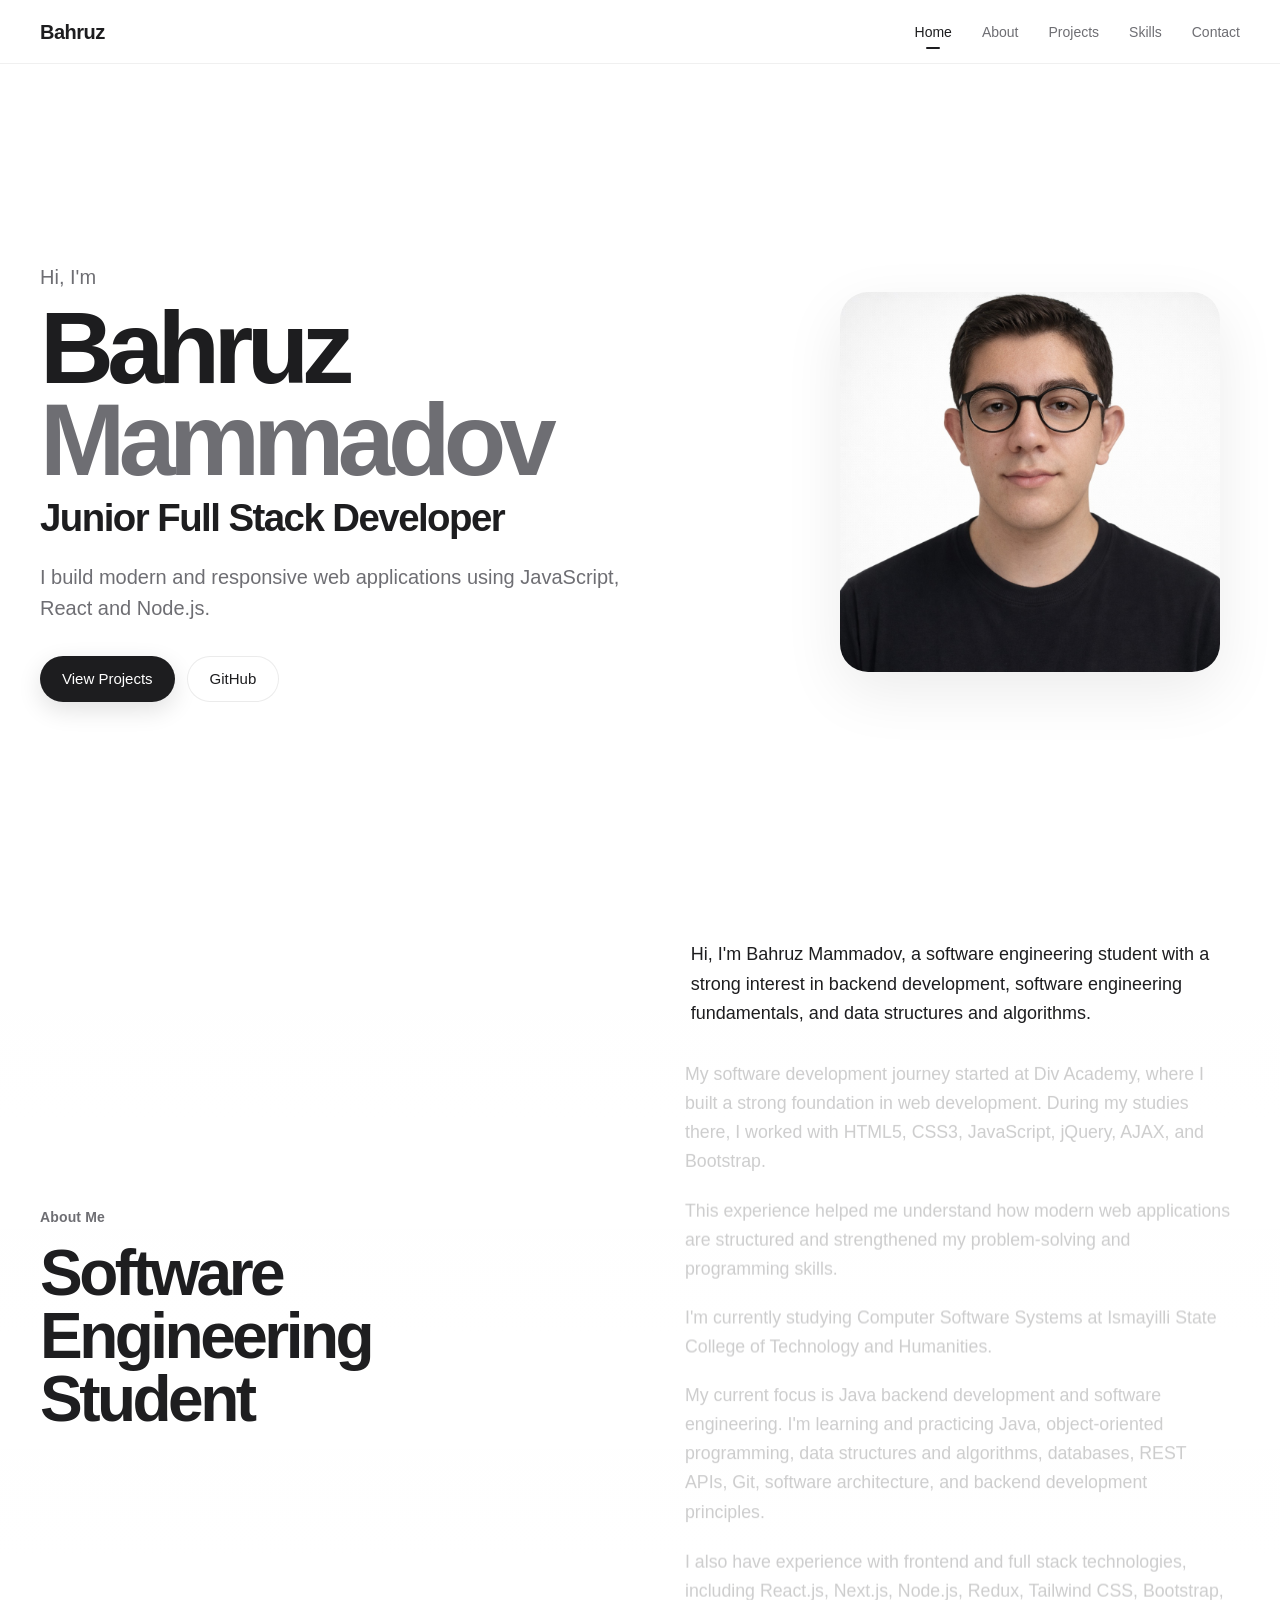
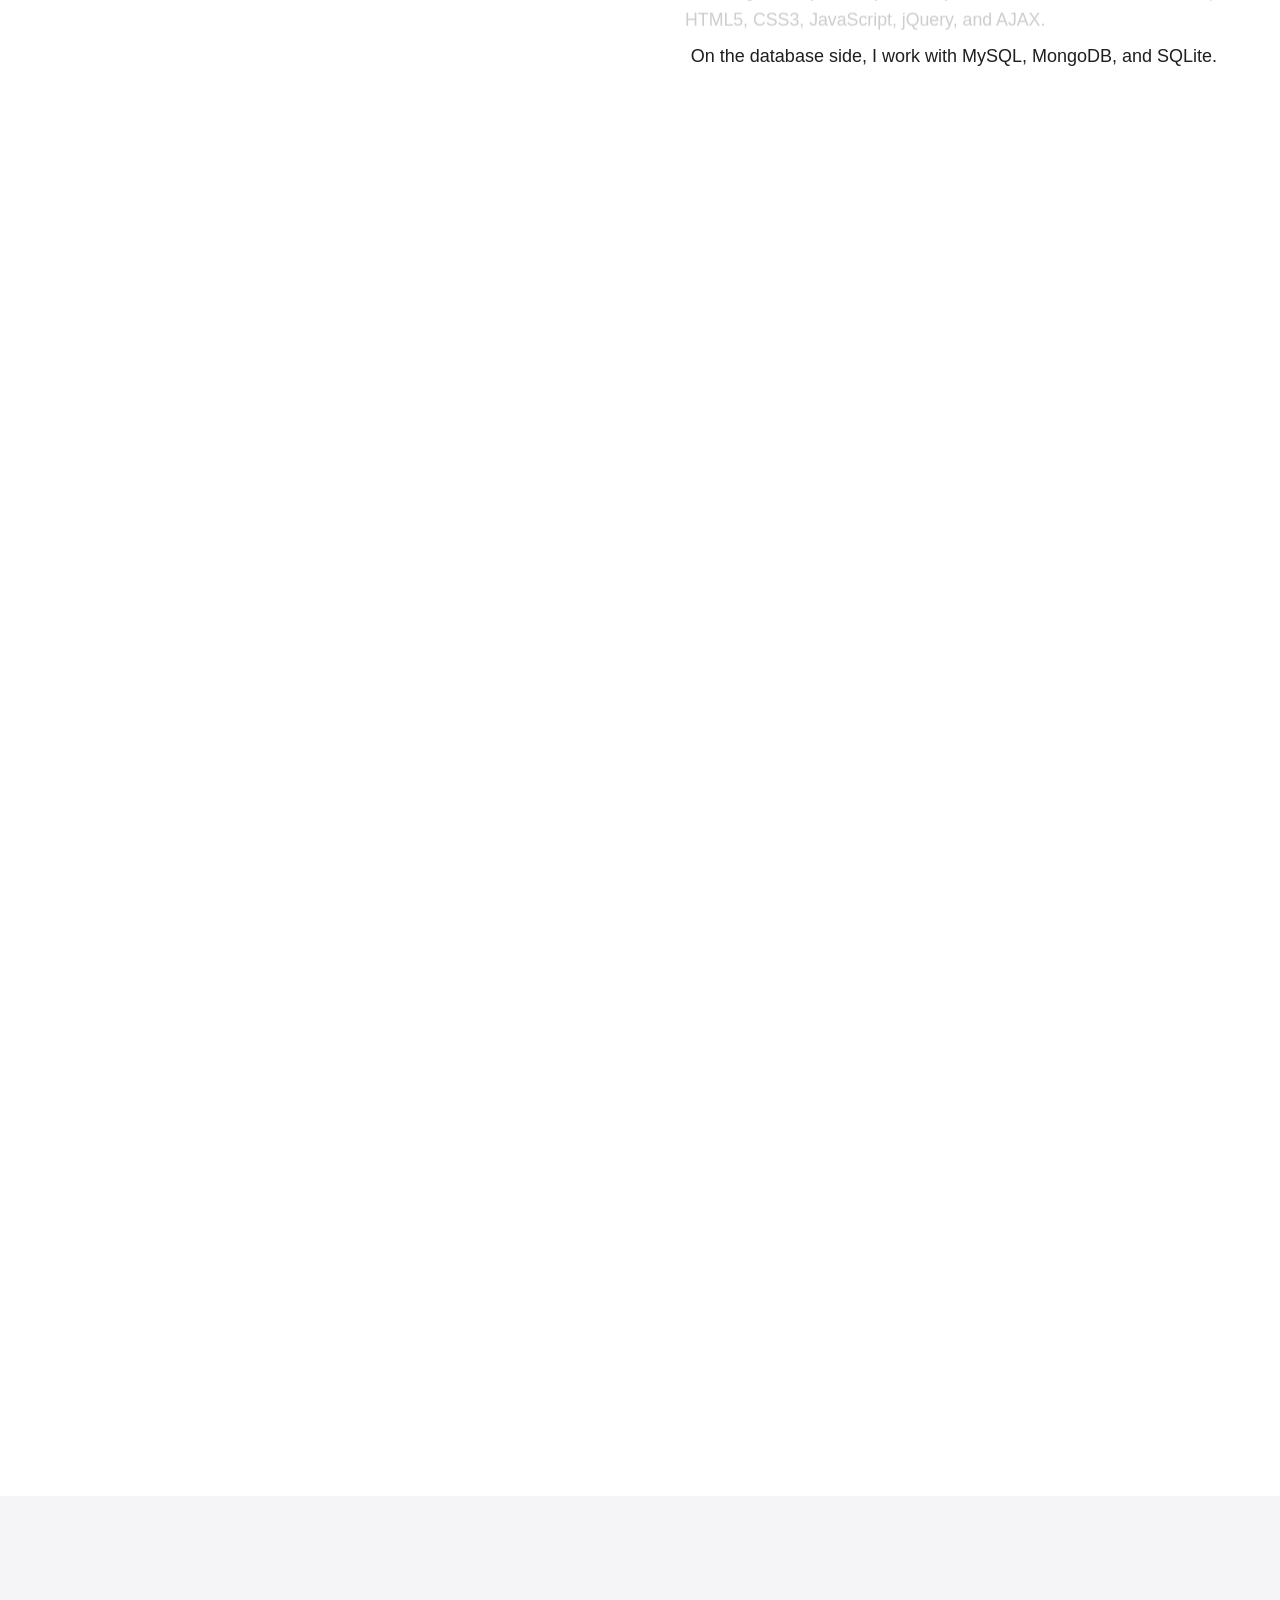
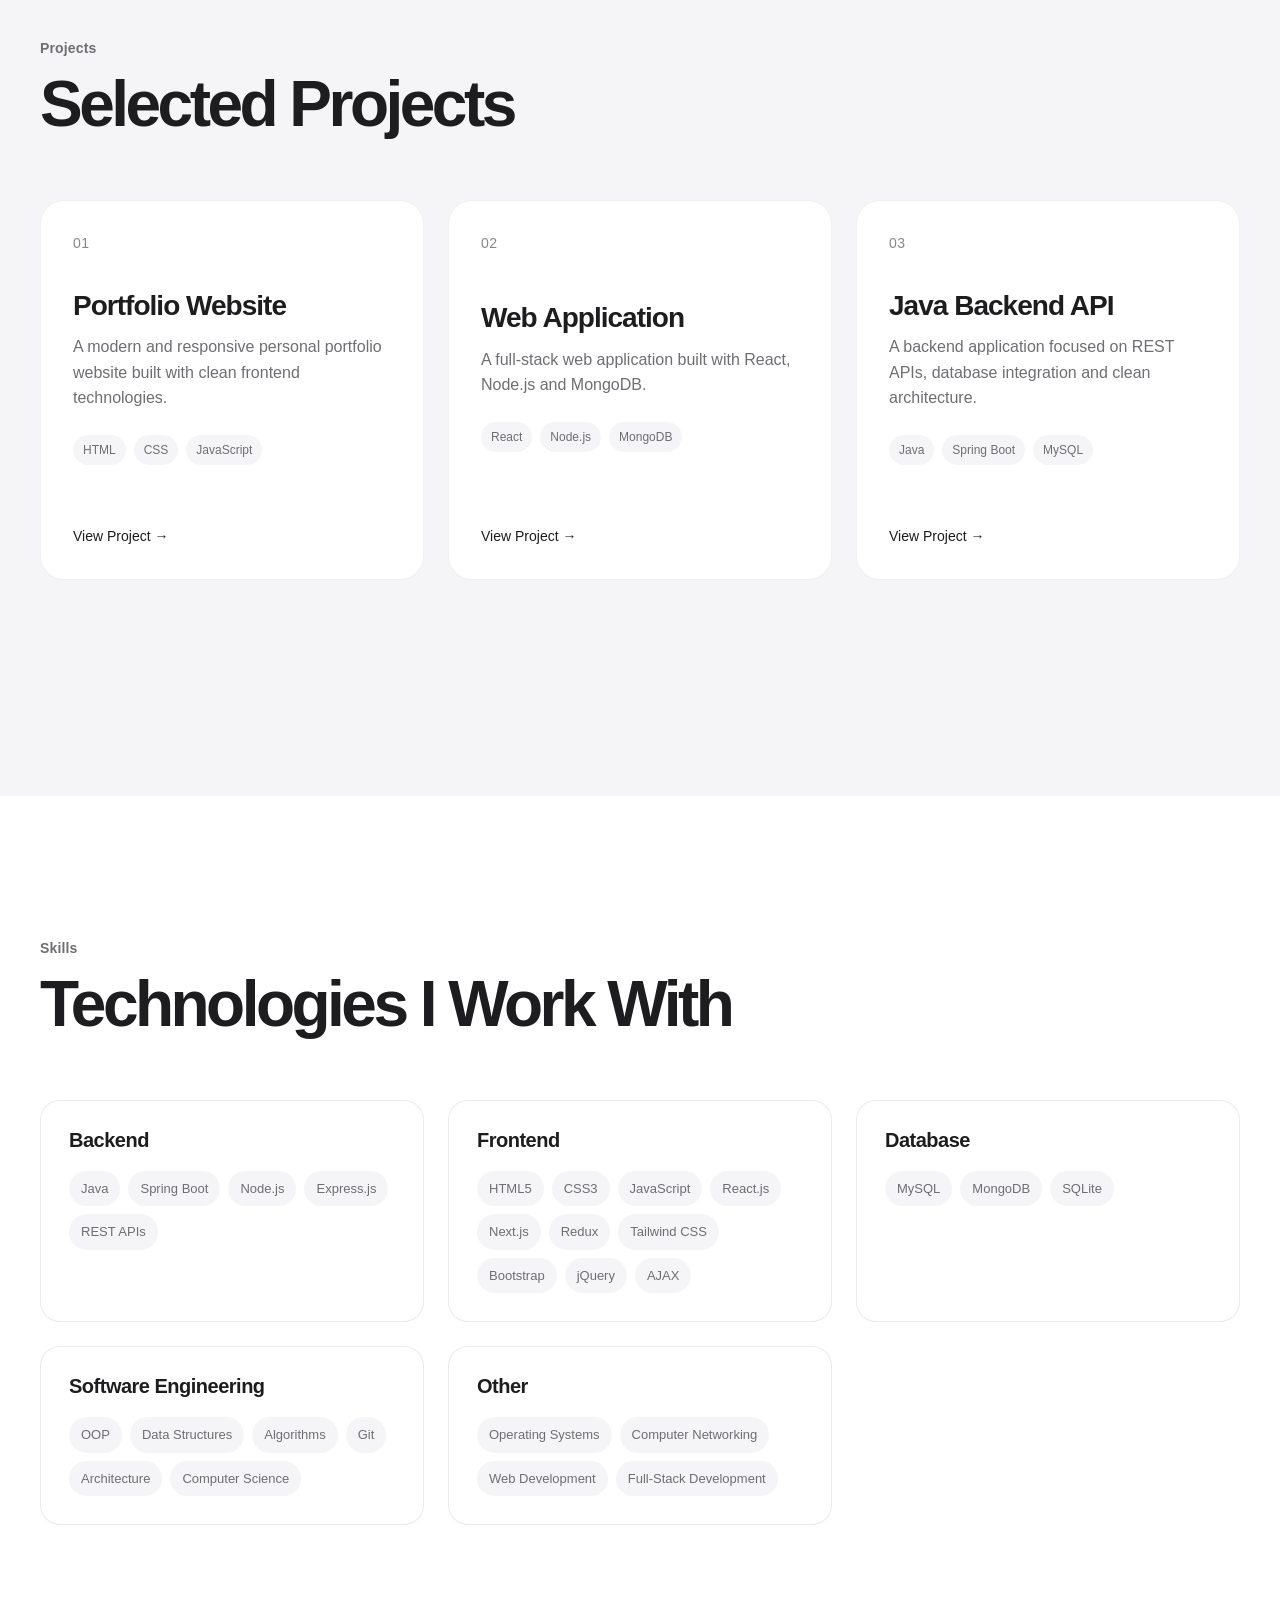
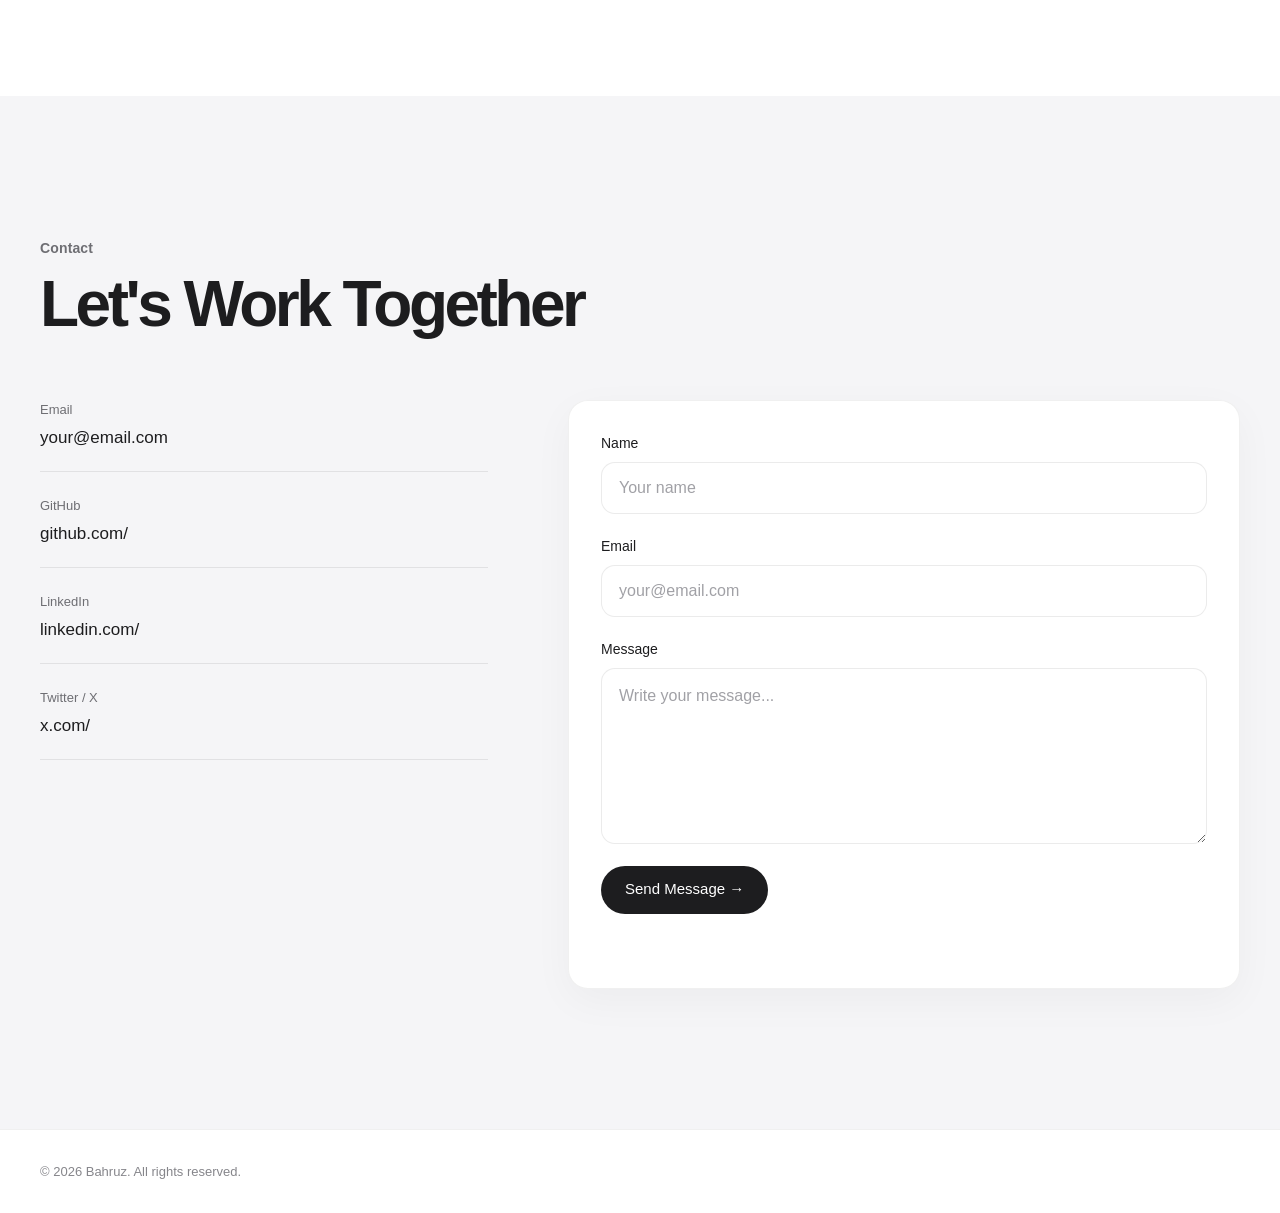
==== index.html @ 4a0b8b87 "initial portfolio" ====
<!doctype html>
<html lang="en">
    <head>
        <meta charset="UTF-8" />

        <meta name="viewport" content="width=device-width, initial-scale=1.0" />

        <meta
            name="description"
            content="Bahruz Mammadov — Junior Full Stack Developer and Software Engineering Student."
        />

        <title>Bahruz — Junior Full Stack Developer</title>

        <link rel="stylesheet" href="asserts/css/styles.css" />
    </head>

    <body>
        <!-- =====================================================
             HEADER / NAVBAR
        ====================================================== -->

        <header class="header-nav">
            <nav class="navbar container">
                <a href="#home" class="logo" aria-label="Bahruz Home">
                    Bahruz
                </a>

                <ul class="nav-list">
                    <li>
                        <a href="#home" class="active"> Home </a>
                    </li>

                    <li>
                        <a href="#about"> About </a>
                    </li>

                    <li>
                        <a href="#projects"> Projects </a>
                    </li>

                    <li>
                        <a href="#skills"> Skills </a>
                    </li>

                    <li>
                        <a href="#contact"> Contact </a>
                    </li>
                </ul>
            </nav>
        </header>

        <main>
            <!-- =================================================
                 HOME
            ================================================== -->

            <section id="home" class="hero">
                <div class="container hero-content">
                    <div class="hero-text reveal">
                        <p class="hero-greeting">Hi, I'm</p>

                        <h1>
                            Bahruz
                            <span class="hero-highlight"> Mammadov </span>
                        </h1>

                        <h2>Junior Full Stack Developer</h2>

                        <p class="hero-description">
                            I build modern and responsive web applications using
                            JavaScript, React and Node.js.
                        </p>

                        <div class="hero-buttons">
                            <a href="#projects" class="button button-primary">
                                View Projects
                            </a>

                            <a
                                href="https://github.com/"
                                target="_blank"
                                rel="noopener noreferrer"
                                class="button button-secondary"
                            >
                                GitHub
                            </a>
                        </div>
                    </div>

                    <div class="hero-image reveal">
                        <img
                            src="asserts/img/myimage.jpg"
                            alt="Portrait of Bahruz Mammadov"
                            width="380"
                            height="380"
                        />
                    </div>
                </div>
            </section>

            <!-- =================================================
                 ABOUT
            ================================================== -->

            <section id="about" class="about">
                <div class="about-sticky">
                    <div class="container about-content">
                        <div class="about-header reveal">
                            <span class="section-label"> About Me </span>

                            <h2>Software Engineering Student</h2>
                        </div>

                        <div class="about-body">
                            <p class="active">
                                Hi, I'm Bahruz Mammadov, a software engineering
                                student with a strong interest in backend
                                development, software engineering fundamentals,
                                and data structures and algorithms.
                            </p>

                            <p>
                                My software development journey started at Div
                                Academy, where I built a strong foundation in
                                web development. During my studies there, I
                                worked with HTML5, CSS3, JavaScript, jQuery,
                                AJAX, and Bootstrap.
                            </p>

                            <p>
                                This experience helped me understand how modern
                                web applications are structured and strengthened
                                my problem-solving and programming skills.
                            </p>

                            <p>
                                I'm currently studying Computer Software Systems
                                at Ismayilli State College of Technology and
                                Humanities.
                            </p>

                            <p>
                                My current focus is Java backend development and
                                software engineering. I'm learning and
                                practicing Java, object-oriented programming,
                                data structures and algorithms, databases, REST
                                APIs, Git, software architecture, and backend
                                development principles.
                            </p>

                            <p>
                                I also have experience with frontend and full
                                stack technologies, including React.js, Next.js,
                                Node.js, Redux, Tailwind CSS, Bootstrap, HTML5,
                                CSS3, JavaScript, jQuery, and AJAX.
                            </p>

                            <p>
                                On the database side, I work with MySQL,
                                MongoDB, and SQLite.
                            </p>

                            <p>
                                I enjoy building simple, useful, and
                                well-structured web applications. I like taking
                                an idea, breaking it down into smaller problems,
                                designing a solution, and turning it into a
                                working application.
                            </p>

                            <p>
                                My long-term goal is to become a strong software
                                engineer capable of designing and developing
                                reliable, scalable, and maintainable software
                                systems.
                            </p>
                        </div>
                    </div>
                </div>
            </section>

            <!-- =================================================
                 PROJECTS
            ================================================== -->

            <section id="projects" class="projects section">
                <div class="container">
                    <div class="section-header reveal">
                        <span class="section-label"> Projects </span>

                        <h2>Selected Projects</h2>
                    </div>

                    <div class="projects-grid">
                        <article class="project-card reveal">
                            <div class="project-content">
                                <span class="project-number"> 01 </span>

                                <h3>Portfolio Website</h3>

                                <p>
                                    A modern and responsive personal portfolio
                                    website built with clean frontend
                                    technologies.
                                </p>

                                <div class="project-tech">
                                    <span>HTML</span>
                                    <span>CSS</span>
                                    <span>JavaScript</span>
                                </div>

                                <a
                                    href="#"
                                    class="project-link"
                                    aria-label="View Portfolio Website project"
                                >
                                    View Project →
                                </a>
                            </div>
                        </article>

                        <article class="project-card reveal">
                            <div class="project-content">
                                <span class="project-number"> 02 </span>

                                <h3>Web Application</h3>

                                <p>
                                    A full-stack web application built with
                                    React, Node.js and MongoDB.
                                </p>

                                <div class="project-tech">
                                    <span>React</span>
                                    <span>Node.js</span>
                                    <span>MongoDB</span>
                                </div>

                                <a
                                    href="#"
                                    class="project-link"
                                    aria-label="View Web Application project"
                                >
                                    View Project →
                                </a>
                            </div>
                        </article>

                        <article class="project-card reveal">
                            <div class="project-content">
                                <span class="project-number"> 03 </span>

                                <h3>Java Backend API</h3>

                                <p>
                                    A backend application focused on REST APIs,
                                    database integration and clean architecture.
                                </p>

                                <div class="project-tech">
                                    <span>Java</span>
                                    <span>Spring Boot</span>
                                    <span>MySQL</span>
                                </div>

                                <a
                                    href="#"
                                    class="project-link"
                                    aria-label="View Java Backend API project"
                                >
                                    View Project →
                                </a>
                            </div>
                        </article>
                    </div>
                </div>
            </section>

            <!-- =================================================
                 SKILLS
            ================================================== -->

            <section id="skills" class="skills section">
                <div class="container">
                    <div class="section-header reveal">
                        <span class="section-label"> Skills </span>

                        <h2>Technologies I Work With</h2>
                    </div>

                    <div class="skills-grid">
                        <div class="skill-group reveal">
                            <h3>Backend</h3>

                            <ul>
                                <li>Java</li>
                                <li>Spring Boot</li>
                                <li>Node.js</li>
                                <li>Express.js</li>
                                <li>REST APIs</li>
                            </ul>
                        </div>

                        <div class="skill-group reveal">
                            <h3>Frontend</h3>

                            <ul>
                                <li>HTML5</li>
                                <li>CSS3</li>
                                <li>JavaScript</li>
                                <li>React.js</li>
                                <li>Next.js</li>
                                <li>Redux</li>
                                <li>Tailwind CSS</li>
                                <li>Bootstrap</li>
                                <li>jQuery</li>
                                <li>AJAX</li>
                            </ul>
                        </div>

                        <div class="skill-group reveal">
                            <h3>Database</h3>

                            <ul>
                                <li>MySQL</li>
                                <li>MongoDB</li>
                                <li>SQLite</li>
                            </ul>
                        </div>

                        <div class="skill-group reveal">
                            <h3>Software Engineering</h3>

                            <ul>
                                <li>OOP</li>
                                <li>Data Structures</li>
                                <li>Algorithms</li>
                                <li>Git</li>
                                <li>Architecture</li>
                                <li>Computer Science</li>
                            </ul>
                        </div>

                        <div class="skill-group reveal">
                            <h3>Other</h3>

                            <ul>
                                <li>Operating Systems</li>
                                <li>Computer Networking</li>
                                <li>Web Development</li>
                                <li>Full-Stack Development</li>
                            </ul>
                        </div>
                    </div>
                </div>
            </section>

            <!-- =================================================
                 CONTACT
            ================================================== -->

            <section id="contact" class="contact section">
                <div class="container">
                    <div class="section-header reveal">
                        <span class="section-label"> Contact </span>

                        <h2>Let's Work Together</h2>
                    </div>

                    <div class="contact-content">
                        <div class="contact-info">
                            <div class="contact-item reveal">
                                <span>Email</span>

                                <a href="mailto:your@email.com">
                                    your@email.com
                                </a>
                            </div>

                            <div class="contact-item reveal">
                                <span>GitHub</span>

                                <a
                                    href="https://github.com/"
                                    target="_blank"
                                    rel="noopener noreferrer"
                                >
                                    github.com/
                                </a>
                            </div>

                            <div class="contact-item reveal">
                                <span>LinkedIn</span>

                                <a
                                    href="https://www.linkedin.com/"
                                    target="_blank"
                                    rel="noopener noreferrer"
                                >
                                    linkedin.com/
                                </a>
                            </div>

                            <div class="contact-item reveal">
                                <span>Twitter / X</span>

                                <a
                                    href="https://x.com/"
                                    target="_blank"
                                    rel="noopener noreferrer"
                                >
                                    x.com/
                                </a>
                            </div>
                        </div>

                        <form class="contact-form reveal" novalidate>
                            <div class="form-group">
                                <label for="name"> Name </label>

                                <input
                                    type="text"
                                    id="name"
                                    name="name"
                                    placeholder="Your name"
                                    autocomplete="name"
                                    required
                                />
                            </div>

                            <div class="form-group">
                                <label for="email"> Email </label>

                                <input
                                    type="email"
                                    id="email"
                                    name="email"
                                    placeholder="your@email.com"
                                    autocomplete="email"
                                    required
                                />
                            </div>

                            <div class="form-group">
                                <label for="message"> Message </label>

                                <textarea
                                    id="message"
                                    name="message"
                                    rows="6"
                                    placeholder="Write your message..."
                                    required
                                ></textarea>
                            </div>

                            <button type="submit" class="contact-button">
                                Send Message →
                            </button>

                            <p class="form-status" aria-live="polite"></p>
                        </form>
                    </div>
                </div>
            </section>
        </main>

        <!-- =====================================================
             FOOTER
        ====================================================== -->

        <footer class="footer">
            <div class="container">
                <p>© 2026 Bahruz. All rights reserved.</p>
            </div>
        </footer>

        <script src="https://code.jquery.com/jquery-3.7.1.min.js"></script>

        <script src="asserts/js/script.js"></script>
    </body>
</html>
---- asserts/css/styles.css ----
/* ========================================
   RESET
======================================== */

* {
    margin: 0;
    padding: 0;
    box-sizing: border-box;
}

:root {
    --header-height: 64px;

    --container-width: 1200px;

    --text-primary: #1d1d1f;
    --text-secondary: #6e6e73;
    --text-tertiary: #86868b;

    --background: #ffffff;
    --background-light: #f5f5f7;

    --border: rgba(0, 0, 0, 0.08);

    --radius-sm: 14px;
    --radius-md: 20px;
    --radius-lg: 28px;

    --ease-apple: cubic-bezier(0.22, 1, 0.36, 1);
}

/* ========================================
   BASE
======================================== */

html {
    scroll-behavior: smooth;
    scroll-padding-top: var(--header-height);
}

body {
    min-width: 320px;

    font-family:
        -apple-system, BlinkMacSystemFont, "SF Pro Display", "SF Pro Text",
        "Helvetica Neue", Arial, sans-serif;

    color: var(--text-primary);
    background: var(--background);

    line-height: 1.5;

    -webkit-font-smoothing: antialiased;
    -moz-osx-font-smoothing: grayscale;

    text-rendering: optimizeLegibility;
}

body.no-scroll {
    overflow: hidden;
}

a {
    color: inherit;
    text-decoration: none;
}

button,
input,
textarea {
    font: inherit;
}

button {
    border: 0;
    cursor: pointer;
}

img {
    display: block;
    max-width: 100%;
}

ul {
    list-style: none;
}

::selection {
    color: #fff;
    background: var(--text-primary);
}

/* ========================================
   CONTAINER
======================================== */

.container {
    width: min(calc(100% - 48px), var(--container-width));

    margin-inline: auto;
}

/* ========================================
   HEADER
======================================== */

.header-nav {
    position: fixed;

    inset: 0 0 auto;

    width: 100%;
    height: var(--header-height);

    z-index: 1000;

    background: rgba(255, 255, 255, 0.78);

    border-bottom: 1px solid rgba(0, 0, 0, 0.06);

    backdrop-filter: saturate(180%) blur(20px);
    -webkit-backdrop-filter: saturate(180%) blur(20px);
}

.navbar {
    height: 100%;

    display: flex;

    align-items: center;
    justify-content: space-between;
}

.logo {
    flex-shrink: 0;

    font-size: 20px;
    font-weight: 600;

    letter-spacing: -0.025em;

    transition:
        opacity 0.25s var(--ease-apple),
        transform 0.25s var(--ease-apple);
}

.logo:hover {
    opacity: 0.65;

    transform: translateY(-1px);
}

.nav-list {
    display: flex;

    align-items: center;

    gap: 30px;
}

.nav-list a {
    position: relative;

    padding: 4px 0;

    color: var(--text-secondary);

    font-size: 14px;
    font-weight: 400;

    transition:
        color 0.25s var(--ease-apple),
        opacity 0.25s var(--ease-apple);
}

.nav-list a::after {
    content: "";

    position: absolute;

    left: 50%;
    bottom: -5px;

    width: 0;
    height: 2px;

    border-radius: 999px;

    background: var(--text-primary);

    transform: translateX(-50%);

    transition: width 0.3s var(--ease-apple);
}

.nav-list a:hover {
    color: var(--text-primary);
}

.nav-list a.active {
    color: var(--text-primary);
}

.nav-list a.active::after {
    width: 14px;
}

/* ========================================
   GLOBAL SECTION
======================================== */

.section {
    min-height: 100vh;

    padding: 140px 0;
}

.section-header {
    max-width: 800px;

    margin-bottom: 64px;
}

.section-label {
    display: inline-block;

    margin-bottom: 14px;

    color: var(--text-secondary);

    font-size: 14px;
    font-weight: 600;

    letter-spacing: 0.01em;
}

.section-header h2,
.about-header h2 {
    font-size: clamp(42px, 5vw, 72px);

    line-height: 0.98;

    letter-spacing: -0.055em;

    font-weight: 600;
}

/* ========================================
   HERO
======================================== */

.hero {
    min-height: 100vh;

    padding-top: var(--header-height);

    display: flex;

    align-items: center;

    overflow: hidden;
}

.hero-content {
    display: grid;

    grid-template-columns: minmax(0, 1fr) 420px;

    align-items: center;

    gap: clamp(48px, 7vw, 110px);
}

.hero-text {
    max-width: 760px;
}

.hero-greeting {
    margin-bottom: 10px;

    color: var(--text-secondary);

    font-size: 20px;
}

.hero-text h1 {
    margin-bottom: 12px;

    font-size: clamp(64px, 8vw, 110px);

    line-height: 0.9;

    letter-spacing: -0.065em;

    font-weight: 700;
}

.hero-highlight {
    color: var(--text-secondary);
}

.hero-text h2 {
    margin-bottom: 24px;

    font-size: clamp(28px, 3vw, 44px);

    line-height: 1.05;

    letter-spacing: -0.04em;

    font-weight: 600;
}

.hero-description {
    max-width: 620px;

    margin-bottom: 32px;

    color: var(--text-secondary);

    font-size: 20px;

    line-height: 1.55;
}

/* ========================================
   BUTTONS
======================================== */

.hero-buttons {
    display: flex;

    flex-wrap: wrap;

    gap: 12px;
}

.button {
    min-height: 46px;

    display: inline-flex;

    align-items: center;
    justify-content: center;

    padding: 0 22px;

    border-radius: 999px;

    font-size: 15px;
    font-weight: 500;

    transition:
        transform 0.35s var(--ease-apple),
        background 0.35s var(--ease-apple),
        color 0.35s var(--ease-apple),
        box-shadow 0.35s var(--ease-apple);
}

.button:hover {
    transform: translateY(-3px);
}

.button-primary {
    color: #fff;

    background: var(--text-primary);

    box-shadow: 0 8px 24px rgba(0, 0, 0, 0.12);
}

.button-primary:hover {
    box-shadow: 0 14px 30px rgba(0, 0, 0, 0.16);
}

.button-secondary {
    color: var(--text-primary);

    border: 1px solid var(--border);

    background: rgba(255, 255, 255, 0.8);
}

.button-secondary:hover {
    background: var(--background-light);
}

/* ========================================
   HERO IMAGE
======================================== */

.hero-image {
    display: flex;

    justify-content: center;

    perspective: 1000px;
}

.hero-image img {
    width: 100%;
    max-width: 380px;

    aspect-ratio: 1;

    object-fit: cover;

    border-radius: var(--radius-lg);

    box-shadow: 0 20px 60px rgba(0, 0, 0, 0.08);

    transform: translateZ(0) scale(1);

    transition:
        transform 0.7s var(--ease-apple),
        box-shadow 0.7s var(--ease-apple);
}

.hero-image:hover img {
    transform: translateY(-6px) scale(1.015);

    box-shadow: 0 30px 80px rgba(0, 0, 0, 0.12);
}

/* ========================================
   ABOUT
======================================== */

.about {
    position: relative;

    min-height: 100vh;

    background: var(--background);

    --about-step: 120px;
}

.about-sticky {
    position: sticky;

    top: var(--header-height);

    min-height: calc(100vh - var(--header-height));

    display: flex;

    align-items: center;

    overflow: hidden;
}

.about::after {
    content: "";

    position: absolute;

    inset: 0;

    pointer-events: none;

    background: linear-gradient(
        to bottom,
        rgba(255, 255, 255, 0),
        rgba(255, 255, 255, 0.04)
    );
}

.about-content {
    display: grid;

    grid-template-columns: minmax(0, 1fr) minmax(0, 1fr);

    gap: clamp(48px, 7vw, 100px);

    align-items: center;
}

.about-header {
    max-width: 520px;
}

.about-body {
    display: flex;

    flex-direction: column;

    gap: 18px;

    max-height: calc(100vh - var(--header-height) - 80px);

    overflow: hidden;
}

.about-body p {
    color: var(--text-primary);

    opacity: 0.22;

    font-size: 18px;

    line-height: 1.65;

    transform: translate3d(0, 12px, 0) scale(0.985);

    transform-origin: left center;

    filter: blur(0.2px);

    transition:
        opacity 0.65s var(--ease-apple),
        transform 0.65s var(--ease-apple),
        filter 0.65s var(--ease-apple);
}

.about-body p.active {
    opacity: 1;

    font-weight: 500;

    transform: translate3d(6px, 0, 0) scale(1);

    filter: blur(0);
}

/* ========================================
   PROJECTS
======================================== */

.projects {
    background: var(--background-light);
}

.projects-grid {
    display: grid;

    grid-template-columns: repeat(3, minmax(0, 1fr));

    gap: 24px;
}

.project-card {
    min-height: 380px;

    padding: 32px;

    background: #fff;

    border: 1px solid rgba(0, 0, 0, 0.06);

    border-radius: 24px;

    overflow: hidden;

    transition:
        transform 0.55s var(--ease-apple),
        box-shadow 0.55s var(--ease-apple);
}

.project-card:hover {
    transform: translateY(-8px);

    box-shadow: 0 24px 60px rgba(0, 0, 0, 0.08);
}

.project-content {
    height: 100%;

    display: flex;

    flex-direction: column;
}

.project-number {
    margin-bottom: auto;

    color: var(--text-tertiary);

    font-size: 14px;

    letter-spacing: 0.04em;
}

.project-content h3 {
    margin-bottom: 14px;

    font-size: 28px;

    line-height: 1.05;

    letter-spacing: -0.035em;
}

.project-content p {
    max-width: 340px;

    margin-bottom: 24px;

    color: var(--text-secondary);

    line-height: 1.6;
}

.project-tech {
    display: flex;

    flex-wrap: wrap;

    gap: 8px;

    margin-bottom: 24px;
}

.project-tech span {
    padding: 6px 10px;

    color: var(--text-secondary);

    background: var(--background-light);

    border-radius: 999px;

    font-size: 12px;

    transition:
        background 0.3s var(--ease-apple),
        color 0.3s var(--ease-apple),
        transform 0.3s var(--ease-apple);
}

.project-card:hover .project-tech span {
    transform: translateY(-1px);
}

.project-link {
    margin-top: auto;

    width: fit-content;

    font-size: 14px;
    font-weight: 500;

    transition:
        transform 0.35s var(--ease-apple),
        opacity 0.35s var(--ease-apple);
}

.project-link:hover {
    opacity: 0.6;

    transform: translateX(5px);
}

/* ========================================
   SKILLS
======================================== */

.skills {
    background: #fff;
}

.skills-grid {
    display: grid;

    grid-template-columns: repeat(3, minmax(0, 1fr));

    gap: 24px;
}

.skill-group {
    padding: 28px;

    background: #fff;

    border: 1px solid var(--border);

    border-radius: var(--radius-md);

    transition:
        transform 0.45s var(--ease-apple),
        box-shadow 0.45s var(--ease-apple),
        border-color 0.45s var(--ease-apple);
}

.skill-group:hover {
    transform: translateY(-5px);

    border-color: rgba(0, 0, 0, 0.14);

    box-shadow: 0 18px 50px rgba(0, 0, 0, 0.06);
}

.skill-group h3 {
    margin-bottom: 20px;

    font-size: 20px;

    line-height: 1.1;

    letter-spacing: -0.025em;
}

.skill-group ul {
    display: flex;

    flex-wrap: wrap;

    gap: 8px;
}

.skill-group li {
    padding: 8px 12px;

    color: var(--text-secondary);

    background: var(--background-light);

    border-radius: 999px;

    font-size: 13px;

    transition:
        transform 0.3s var(--ease-apple),
        color 0.3s var(--ease-apple),
        background 0.3s var(--ease-apple);
}

.skill-group li:hover {
    color: #fff;

    background: var(--text-primary);

    transform: translateY(-2px);
}

/* ========================================
   CONTACT
======================================== */

.contact {
    background: var(--background-light);
}

.contact-content {
    display: grid;

    grid-template-columns:
        minmax(260px, 0.8fr)
        minmax(0, 1.2fr);

    gap: 80px;

    align-items: start;
}

.contact-info {
    display: flex;

    flex-direction: column;

    gap: 24px;
}

.contact-item {
    display: flex;

    flex-direction: column;

    gap: 6px;

    padding-bottom: 20px;

    border-bottom: 1px solid var(--border);
}

.contact-item span {
    color: var(--text-secondary);

    font-size: 13px;
}

.contact-item a {
    width: fit-content;

    font-size: 17px;
    font-weight: 500;

    transition:
        opacity 0.3s var(--ease-apple),
        transform 0.3s var(--ease-apple);
}

.contact-item a:hover {
    opacity: 0.55;

    transform: translateX(5px);
}

/* ========================================
   CONTACT FORM
======================================== */

.contact-form {
    display: flex;

    flex-direction: column;

    gap: 22px;

    padding: 32px;

    background: #fff;

    border: 1px solid rgba(0, 0, 0, 0.06);

    border-radius: var(--radius-md);

    box-shadow: 0 12px 40px rgba(0, 0, 0, 0.04);
}

.form-group {
    display: flex;

    flex-direction: column;

    gap: 8px;
}

.form-group label {
    color: var(--text-primary);

    font-size: 14px;
    font-weight: 500;
}

.form-group input,
.form-group textarea {
    width: 100%;

    color: var(--text-primary);

    background: #fff;

    border: 1px solid var(--border);

    border-radius: var(--radius-sm);

    outline: none;

    transition:
        border-color 0.3s var(--ease-apple),
        box-shadow 0.3s var(--ease-apple),
        transform 0.3s var(--ease-apple);
}

.form-group input {
    height: 52px;

    padding: 0 17px;
}

.form-group textarea {
    min-height: 140px;

    padding: 15px 17px;

    resize: vertical;
}

.form-group input::placeholder,
.form-group textarea::placeholder {
    color: #a1a1a6;
}

.form-group input:focus,
.form-group textarea:focus {
    border-color: var(--text-primary);

    box-shadow: 0 0 0 4px rgba(0, 0, 0, 0.05);
}

.contact-button {
    align-self: flex-start;

    min-height: 48px;

    padding: 0 24px;

    color: #fff;

    background: var(--text-primary);

    border-radius: 999px;

    font-size: 15px;
    font-weight: 500;

    transition:
        transform 0.35s var(--ease-apple),
        opacity 0.35s var(--ease-apple);
}

.contact-button:hover {
    transform: translateY(-3px);

    opacity: 0.9;
}

.contact-button:disabled {
    cursor: not-allowed;

    opacity: 0.55;

    transform: none;
}

.form-status {
    min-height: 20px;

    color: var(--text-secondary);

    font-size: 13px;
}

/* ========================================
   FOOTER
======================================== */

.footer {
    padding: 32px 0;

    background: #fff;

    border-top: 1px solid rgba(0, 0, 0, 0.06);
}

.footer p {
    color: var(--text-tertiary);

    font-size: 13px;
}

/* ========================================
   REVEAL ANIMATION
======================================== */

.reveal {
    opacity: 0;

    transform: translate3d(0, 24px, 0) scale(0.985);

    transition:
        opacity 0.8s var(--ease-apple),
        transform 0.8s var(--ease-apple);
}

.reveal.visible {
    opacity: 1;

    transform: translate3d(0, 0, 0) scale(1);
}

/* ========================================
   TABLET
======================================== */

@media (max-width: 1000px) {
    .hero-content {
        grid-template-columns: 1fr 320px;

        gap: 48px;
    }

    .projects-grid {
        grid-template-columns: repeat(2, minmax(0, 1fr));
    }

    .skills-grid {
        grid-template-columns: repeat(2, minmax(0, 1fr));
    }

    .contact-content {
        gap: 48px;
    }
}

/* ========================================
   TABLET / MOBILE
======================================== */

@media (max-width: 800px) {
    :root {
        --header-height: 58px;
    }

    .container {
        width: min(calc(100% - 32px), 700px);
    }

    .nav-list {
        gap: 18px;
    }

    .nav-list a {
        font-size: 13px;
    }

    /* HERO */

    .hero {
        min-height: auto;

        padding: 120px 0 80px;
    }

    .hero-content {
        grid-template-columns: 1fr;

        gap: 56px;
    }

    .hero-image {
        justify-content: flex-start;
    }

    .hero-image img {
        max-width: 280px;
    }

    /* ABOUT */

    .about {
        min-height: auto;
    }

    .about-sticky {
        position: relative;

        top: auto;

        min-height: auto;

        padding: 100px 0;
    }

    .about-content {
        grid-template-columns: 1fr;

        gap: 42px;
    }

    .about-body {
        max-height: none;

        overflow: visible;

        gap: 16px;
    }

    .about-body p {
        font-size: 16px;

        opacity: 0.5;

        transform: none;
    }

    .about-body p.active {
        opacity: 1;

        transform: none;
    }

    /* SECTIONS */

    .section {
        min-height: auto;

        padding: 100px 0;
    }

    .section-header {
        margin-bottom: 48px;
    }

    /* CONTACT */

    .contact-content {
        grid-template-columns: 1fr;
    }
}

/* ========================================
   MOBILE
======================================== */

@media (max-width: 600px) {
    :root {
        --header-height: 56px;
    }

    .container {
        width: calc(100% - 32px);
    }

    /* NAV */

    .navbar {
        overflow-x: auto;

        justify-content: flex-start;

        scrollbar-width: none;
    }

    .navbar::-webkit-scrollbar {
        display: none;
    }

    .logo {
        margin-right: 20px;
    }

    .nav-list {
        flex-shrink: 0;

        gap: 15px;
    }

    .nav-list a {
        font-size: 12px;
    }

    /* HERO */

    .hero {
        padding: 100px 0 72px;
    }

    .hero-content {
        gap: 42px;
    }

    .hero-greeting {
        font-size: 18px;
    }

    .hero-text h1 {
        font-size: clamp(52px, 15vw, 70px);
    }

    .hero-text h2 {
        font-size: 28px;
    }

    .hero-description {
        font-size: 17px;
    }

    .hero-buttons {
        width: 100%;
    }

    .button {
        min-height: 44px;

        padding-inline: 20px;

        font-size: 14px;
    }

    .hero-image img {
        width: 100%;

        max-width: 250px;

        border-radius: 22px;
    }

    /* ABOUT */

    .about-sticky {
        padding: 80px 0;
    }

    .about-content {
        gap: 36px;
    }

    .section-header h2,
    .about-header h2 {
        font-size: 40px;
    }

    .about-body p {
        font-size: 15px;

        line-height: 1.6;
    }

    /* PROJECTS */

    .projects-grid {
        grid-template-columns: 1fr;

        gap: 16px;
    }

    .project-card {
        min-height: 320px;

        padding: 24px;

        border-radius: 20px;
    }

    .project-content h3 {
        font-size: 25px;
    }

    /* SKILLS */

    .skills-grid {
        grid-template-columns: 1fr;

        gap: 16px;
    }

    .skill-group {
        padding: 22px;

        border-radius: 18px;
    }

    /* CONTACT */

    .contact-content {
        gap: 36px;
    }

    .contact-info {
        gap: 18px;
    }

    .contact-item {
        padding-bottom: 16px;
    }

    .contact-item a {
        font-size: 16px;

        overflow-wrap: anywhere;
    }

    .contact-form {
        padding: 22px;

        gap: 20px;

        border-radius: 18px;
    }

    .form-group input {
        height: 50px;
    }

    .form-group textarea {
        min-height: 130px;
    }

    .contact-button {
        width: 100%;
    }

    /* FOOTER */

    .footer {
        padding: 26px 0;
    }
}

/* ========================================
   REDUCED MOTION
======================================== */

@media (prefers-reduced-motion: reduce) {
    html {
        scroll-behavior: auto;
    }

    *,
    *::before,
    *::after {
        animation-duration: 0.01ms !important;
        animation-iteration-count: 1 !important;
        transition-duration: 0.01ms !important;
        scroll-behavior: auto !important;
    }

    .reveal {
        opacity: 1;

        transform: none;
    }
}
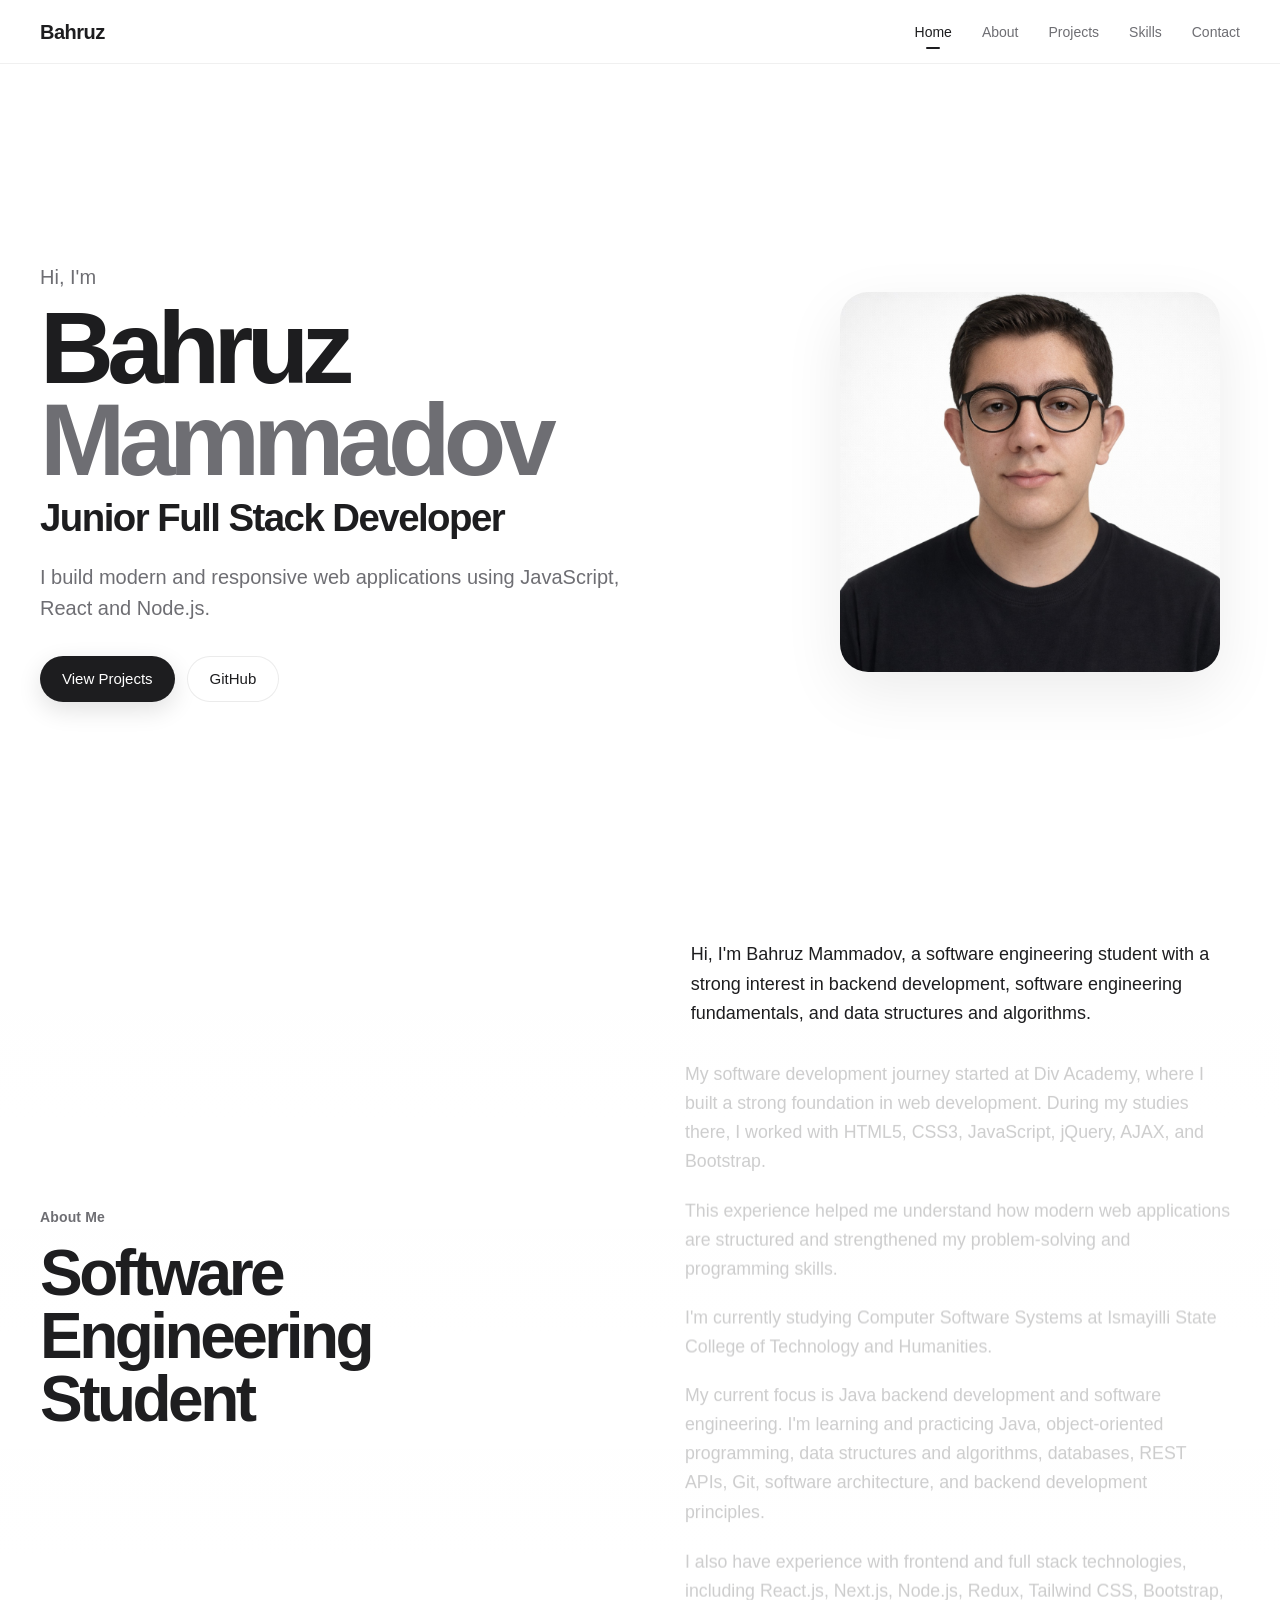
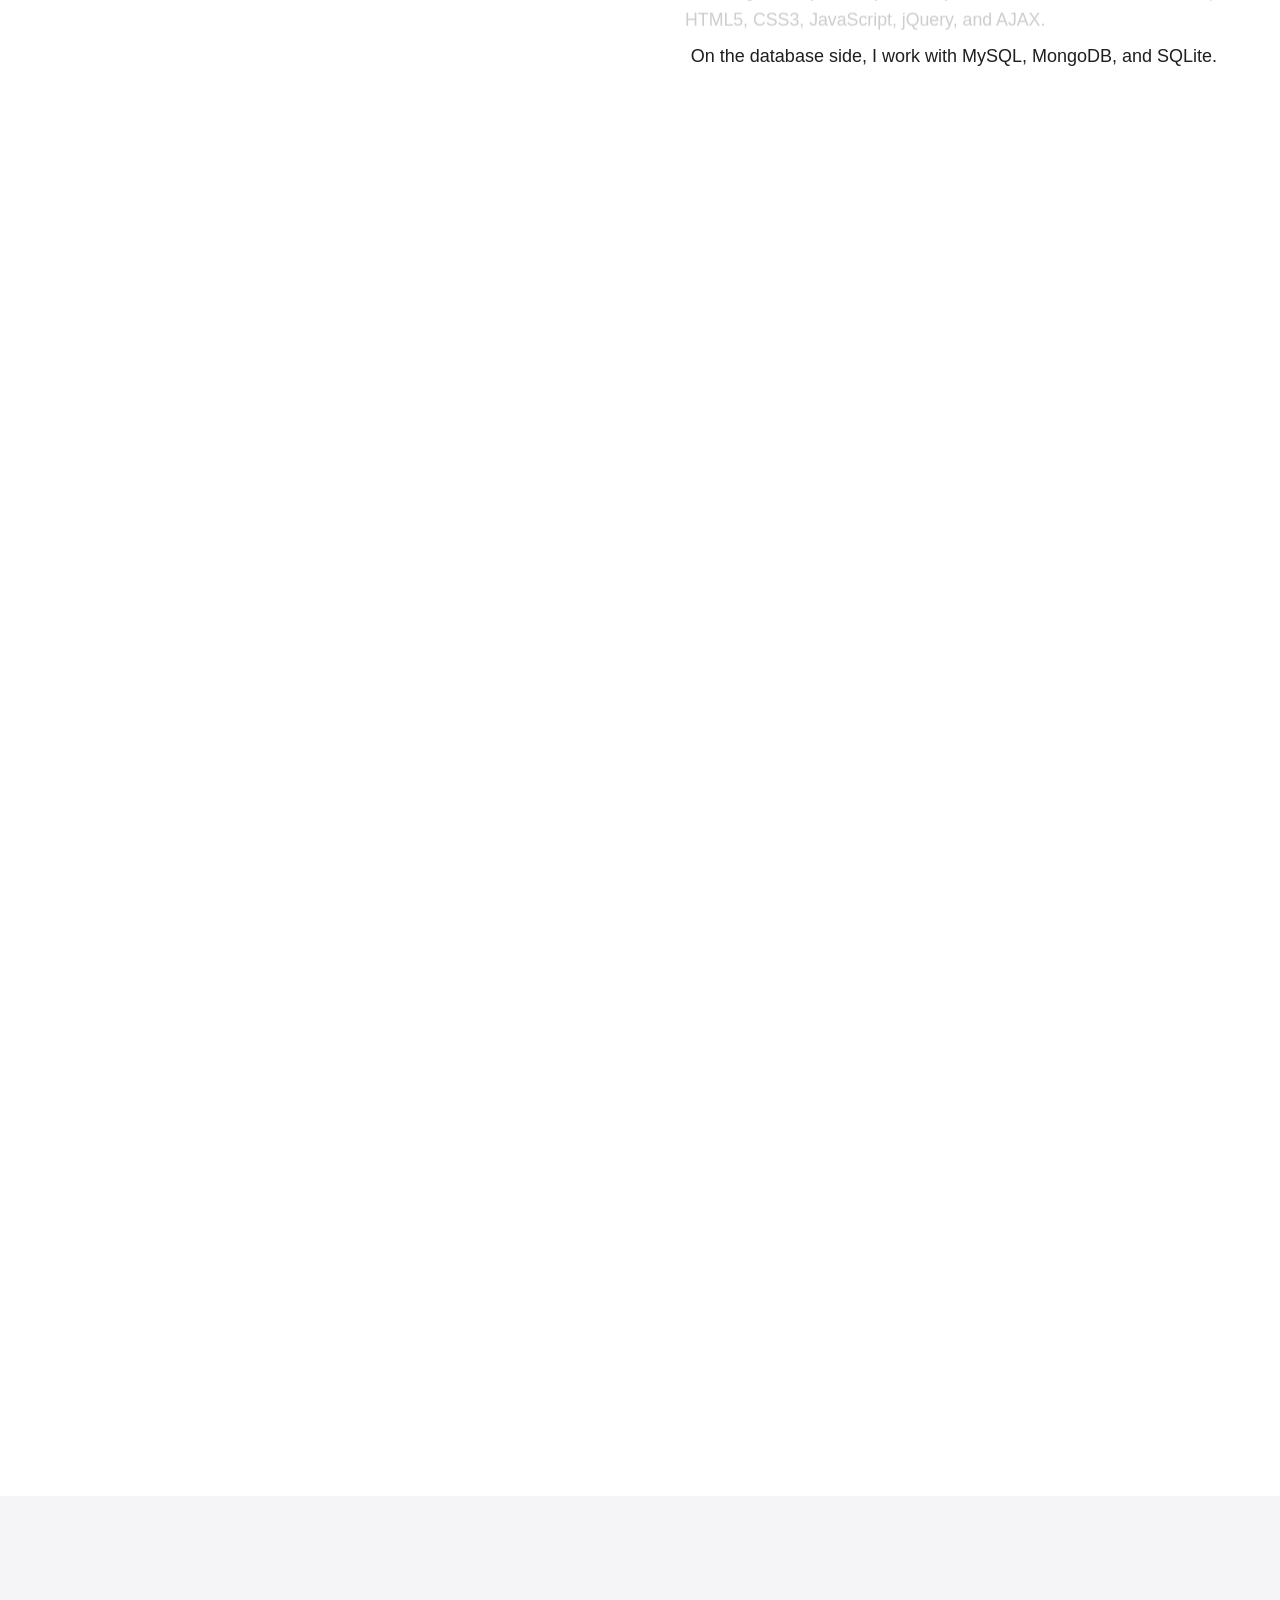
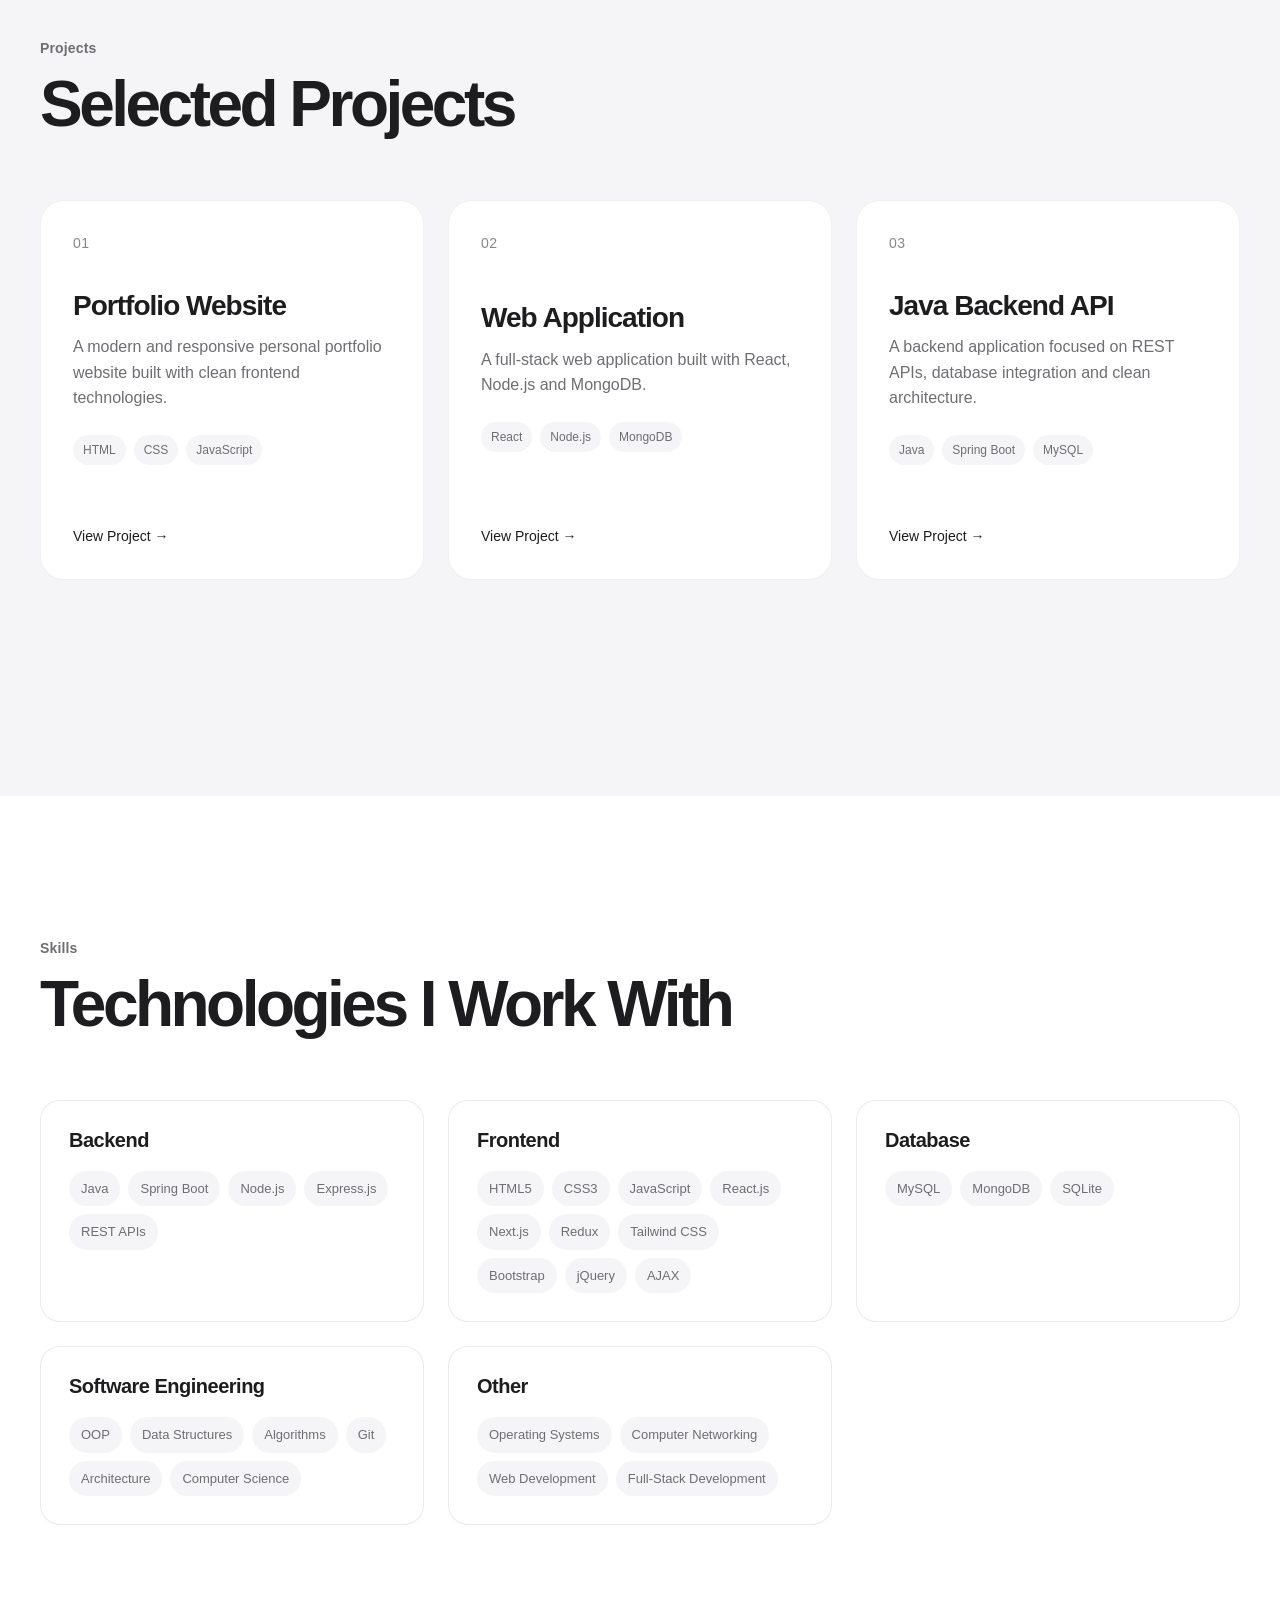
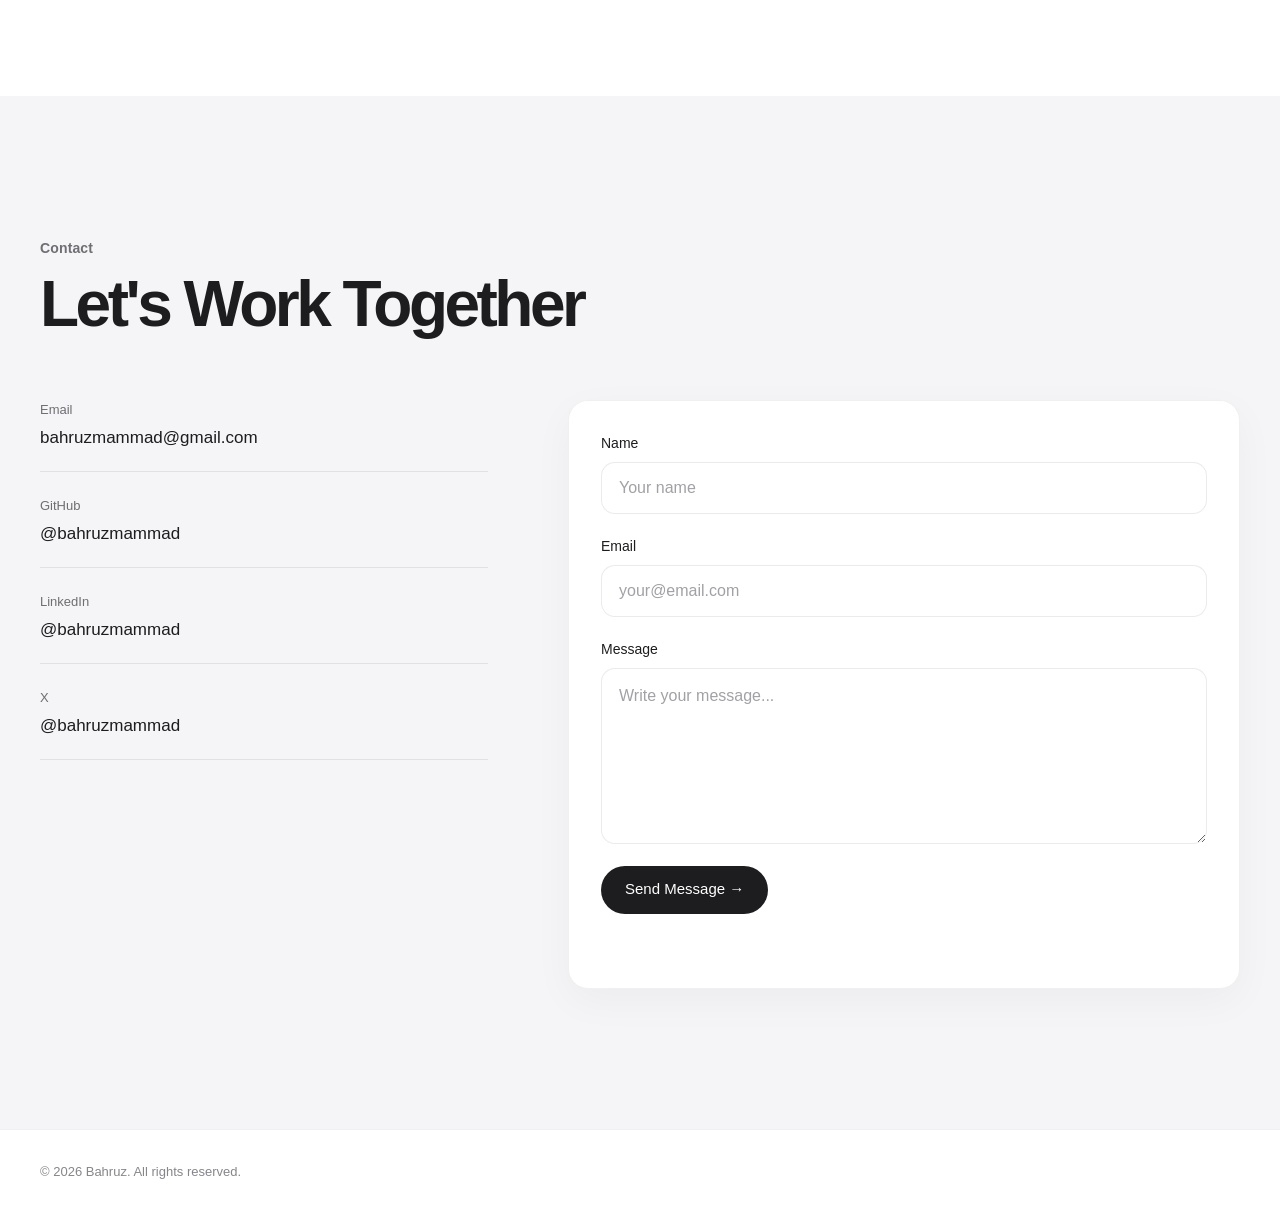
==== commit c7f7ead6: "fixed animations" ====
--- a/index.html
+++ b/index.html
@@ -2,81 +2,63 @@
 <html lang="en">
     <head>
         <meta charset="UTF-8" />
-
         <meta name="viewport" content="width=device-width, initial-scale=1.0" />
-
         <meta
             name="description"
             content="Bahruz Mammadov — Junior Full Stack Developer and Software Engineering Student."
         />
-
         <title>Bahruz — Junior Full Stack Developer</title>
-
         <link rel="stylesheet" href="asserts/css/styles.css" />
     </head>
-
     <body>
         <!-- =====================================================
              HEADER / NAVBAR
         ====================================================== -->
-
         <header class="header-nav">
             <nav class="navbar container">
                 <a href="#home" class="logo" aria-label="Bahruz Home">
                     Bahruz
                 </a>
-
                 <ul class="nav-list">
                     <li>
                         <a href="#home" class="active"> Home </a>
                     </li>
-
                     <li>
                         <a href="#about"> About </a>
                     </li>
-
                     <li>
                         <a href="#projects"> Projects </a>
                     </li>
-
                     <li>
                         <a href="#skills"> Skills </a>
                     </li>
-
                     <li>
                         <a href="#contact"> Contact </a>
                     </li>
                 </ul>
             </nav>
         </header>
-
         <main>
             <!-- =================================================
                  HOME
             ================================================== -->
-
             <section id="home" class="hero">
                 <div class="container hero-content">
                     <div class="hero-text reveal">
                         <p class="hero-greeting">Hi, I'm</p>
-
                         <h1>
                             Bahruz
                             <span class="hero-highlight"> Mammadov </span>
                         </h1>
-
                         <h2>Junior Full Stack Developer</h2>
-
                         <p class="hero-description">
                             I build modern and responsive web applications using
                             JavaScript, React and Node.js.
                         </p>
-
                         <div class="hero-buttons">
                             <a href="#projects" class="button button-primary">
                                 View Projects
                             </a>
-
                             <a
                                 href="https://github.com/"
                                 target="_blank"
@@ -87,7 +69,6 @@
                             </a>
                         </div>
                     </div>
-
                     <div class="hero-image reveal">
                         <img
                             src="asserts/img/myimage.jpg"
@@ -98,20 +79,16 @@
                     </div>
                 </div>
             </section>
-
             <!-- =================================================
                  ABOUT
             ================================================== -->
-
             <section id="about" class="about">
                 <div class="about-sticky">
                     <div class="container about-content">
                         <div class="about-header reveal">
                             <span class="section-label"> About Me </span>
-
                             <h2>Software Engineering Student</h2>
                         </div>
-
                         <div class="about-body">
                             <p class="active">
                                 Hi, I'm Bahruz Mammadov, a software engineering
@@ -119,7 +96,6 @@
                                 development, software engineering fundamentals,
                                 and data structures and algorithms.
                             </p>
-
                             <p>
                                 My software development journey started at Div
                                 Academy, where I built a strong foundation in
@@ -127,19 +103,16 @@
                                 worked with HTML5, CSS3, JavaScript, jQuery,
                                 AJAX, and Bootstrap.
                             </p>
-
                             <p>
                                 This experience helped me understand how modern
                                 web applications are structured and strengthened
                                 my problem-solving and programming skills.
                             </p>
-
                             <p>
                                 I'm currently studying Computer Software Systems
                                 at Ismayilli State College of Technology and
                                 Humanities.
                             </p>
-
                             <p>
                                 My current focus is Java backend development and
                                 software engineering. I'm learning and
@@ -148,19 +121,16 @@
                                 APIs, Git, software architecture, and backend
                                 development principles.
                             </p>
-
                             <p>
                                 I also have experience with frontend and full
                                 stack technologies, including React.js, Next.js,
                                 Node.js, Redux, Tailwind CSS, Bootstrap, HTML5,
                                 CSS3, JavaScript, jQuery, and AJAX.
                             </p>
-
                             <p>
                                 On the database side, I work with MySQL,
                                 MongoDB, and SQLite.
                             </p>
-
                             <p>
                                 I enjoy building simple, useful, and
                                 well-structured web applications. I like taking
@@ -168,7 +138,6 @@
                                 designing a solution, and turning it into a
                                 working application.
                             </p>
-
                             <p>
                                 My long-term goal is to become a strong software
                                 engineer capable of designing and developing
@@ -179,38 +148,30 @@
                     </div>
                 </div>
             </section>
-
             <!-- =================================================
                  PROJECTS
             ================================================== -->
-
             <section id="projects" class="projects section">
                 <div class="container">
                     <div class="section-header reveal">
                         <span class="section-label"> Projects </span>
-
                         <h2>Selected Projects</h2>
                     </div>
-
                     <div class="projects-grid">
                         <article class="project-card reveal">
                             <div class="project-content">
                                 <span class="project-number"> 01 </span>
-
                                 <h3>Portfolio Website</h3>
-
                                 <p>
                                     A modern and responsive personal portfolio
                                     website built with clean frontend
                                     technologies.
                                 </p>
-
                                 <div class="project-tech">
                                     <span>HTML</span>
                                     <span>CSS</span>
                                     <span>JavaScript</span>
                                 </div>
-
                                 <a
                                     href="#"
                                     class="project-link"
@@ -220,24 +181,19 @@
                                 </a>
                             </div>
                         </article>
-
                         <article class="project-card reveal">
                             <div class="project-content">
                                 <span class="project-number"> 02 </span>
-
                                 <h3>Web Application</h3>
-
                                 <p>
                                     A full-stack web application built with
                                     React, Node.js and MongoDB.
                                 </p>
-
                                 <div class="project-tech">
                                     <span>React</span>
                                     <span>Node.js</span>
                                     <span>MongoDB</span>
                                 </div>
-
                                 <a
                                     href="#"
                                     class="project-link"
@@ -247,24 +203,19 @@
                                 </a>
                             </div>
                         </article>
-
                         <article class="project-card reveal">
                             <div class="project-content">
                                 <span class="project-number"> 03 </span>
-
                                 <h3>Java Backend API</h3>
-
                                 <p>
                                     A backend application focused on REST APIs,
                                     database integration and clean architecture.
                                 </p>
-
                                 <div class="project-tech">
                                     <span>Java</span>
                                     <span>Spring Boot</span>
                                     <span>MySQL</span>
                                 </div>
-
                                 <a
                                     href="#"
                                     class="project-link"
@@ -277,23 +228,18 @@
                     </div>
                 </div>
             </section>
-
             <!-- =================================================
                  SKILLS
             ================================================== -->
-
             <section id="skills" class="skills section">
                 <div class="container">
                     <div class="section-header reveal">
                         <span class="section-label"> Skills </span>
-
                         <h2>Technologies I Work With</h2>
                     </div>
-
                     <div class="skills-grid">
                         <div class="skill-group reveal">
                             <h3>Backend</h3>
-
                             <ul>
                                 <li>Java</li>
                                 <li>Spring Boot</li>
@@ -302,10 +248,8 @@
                                 <li>REST APIs</li>
                             </ul>
                         </div>
-
                         <div class="skill-group reveal">
                             <h3>Frontend</h3>
-
                             <ul>
                                 <li>HTML5</li>
                                 <li>CSS3</li>
@@ -319,20 +263,16 @@
                                 <li>AJAX</li>
                             </ul>
                         </div>
-
                         <div class="skill-group reveal">
                             <h3>Database</h3>
-
                             <ul>
                                 <li>MySQL</li>
                                 <li>MongoDB</li>
                                 <li>SQLite</li>
                             </ul>
                         </div>
-
                         <div class="skill-group reveal">
                             <h3>Software Engineering</h3>
-
                             <ul>
                                 <li>OOP</li>
                                 <li>Data Structures</li>
@@ -342,10 +282,8 @@
                                 <li>Computer Science</li>
                             </ul>
                         </div>
-
                         <div class="skill-group reveal">
                             <h3>Other</h3>
-
                             <ul>
                                 <li>Operating Systems</li>
                                 <li>Computer Networking</li>
@@ -356,70 +294,59 @@
                     </div>
                 </div>
             </section>
-
             <!-- =================================================
                  CONTACT
             ================================================== -->
-
             <section id="contact" class="contact section">
                 <div class="container">
                     <div class="section-header reveal">
                         <span class="section-label"> Contact </span>
-
                         <h2>Let's Work Together</h2>
                     </div>
-
                     <div class="contact-content">
-                        <div class="contact-info">
-                            <div class="contact-item reveal">
-                                <span>Email</span>
-
-                                <a href="mailto:your@email.com">
-                                    your@email.com
-                                </a>
-                            </div>
-
-                            <div class="contact-item reveal">
-                                <span>GitHub</span>
-
-                                <a
-                                    href="https://github.com/"
-                                    target="_blank"
-                                    rel="noopener noreferrer"
-                                >
-                                    github.com/
-                                </a>
-                            </div>
-
-                            <div class="contact-item reveal">
-                                <span>LinkedIn</span>
-
-                                <a
-                                    href="https://www.linkedin.com/"
-                                    target="_blank"
-                                    rel="noopener noreferrer"
-                                >
-                                    linkedin.com/
-                                </a>
-                            </div>
-
-                            <div class="contact-item reveal">
-                                <span>Twitter / X</span>
-
-                                <a
-                                    href="https://x.com/"
-                                    target="_blank"
-                                    rel="noopener noreferrer"
-                                >
-                                    x.com/
-                                </a>
-                            </div>
-                        </div>
-
+                        <address class="contact-info">
+                            <ul>
+                                <li class="contact-item reveal">
+                                    <span>Email</span>
+                                    <a href="mailto:bahruzmammad@gmail.com">
+                                        bahruzmammad@gmail.com
+                                    </a>
+                                </li>
+                                <li class="contact-item reveal">
+                                    <span>GitHub</span>
+                                    <a
+                                        href="https://github.com/bahruzmammad"
+                                        target="_blank"
+                                        rel="noopener noreferrer"
+                                    >
+                                        @bahruzmammad
+                                    </a>
+                                </li>
+                                <li class="contact-item reveal">
+                                    <span>LinkedIn</span>
+                                    <a
+                                        href="https://www.linkedin.com/in/bahruzmammad"
+                                        target="_blank"
+                                        rel="noopener noreferrer"
+                                    >
+                                        @bahruzmammad
+                                    </a>
+                                </li>
+                                <li class="contact-item reveal">
+                                    <span>X</span>
+                                    <a
+                                        href="https://x.com/bahruzmammad"
+                                        target="_blank"
+                                        rel="noopener noreferrer"
+                                    >
+                                        @bahruzmammad
+                                    </a>
+                                </li>
+                            </ul>
+                        </address>
                         <form class="contact-form reveal" novalidate>
                             <div class="form-group">
                                 <label for="name"> Name </label>
-
                                 <input
                                     type="text"
                                     id="name"
@@ -429,10 +356,8 @@
                                     required
                                 />
                             </div>
-
                             <div class="form-group">
                                 <label for="email"> Email </label>
-
                                 <input
                                     type="email"
                                     id="email"
@@ -442,10 +367,8 @@
                                     required
                                 />
                             </div>
-
                             <div class="form-group">
                                 <label for="message"> Message </label>
-
                                 <textarea
                                     id="message"
                                     name="message"
@@ -454,30 +377,24 @@
                                     required
                                 ></textarea>
                             </div>
-
                             <button type="submit" class="contact-button">
                                 Send Message →
                             </button>
-
                             <p class="form-status" aria-live="polite"></p>
                         </form>
                     </div>
                 </div>
             </section>
         </main>
-
         <!-- =====================================================
              FOOTER
         ====================================================== -->
-
         <footer class="footer">
             <div class="container">
                 <p>© 2026 Bahruz. All rights reserved.</p>
             </div>
         </footer>
-
         <script src="https://code.jquery.com/jquery-3.7.1.min.js"></script>
-
         <script src="asserts/js/script.js"></script>
     </body>
 </html>
--- a/asserts/css/styles.css
+++ b/asserts/css/styles.css
@@ -1,1293 +1,905 @@
 /* ========================================
    RESET
 ======================================== */
-
 * {
     margin: 0;
     padding: 0;
     box-sizing: border-box;
 }
-
 :root {
     --header-height: 64px;
-
     --container-width: 1200px;
-
     --text-primary: #1d1d1f;
     --text-secondary: #6e6e73;
     --text-tertiary: #86868b;
-
     --background: #ffffff;
     --background-light: #f5f5f7;
-
     --border: rgba(0, 0, 0, 0.08);
-
     --radius-sm: 14px;
     --radius-md: 20px;
     --radius-lg: 28px;
-
     --ease-apple: cubic-bezier(0.22, 1, 0.36, 1);
 }
-
 /* ========================================
    BASE
 ======================================== */
-
 html {
     scroll-behavior: smooth;
     scroll-padding-top: var(--header-height);
 }
-
 body {
     min-width: 320px;
-
     font-family:
         -apple-system, BlinkMacSystemFont, "SF Pro Display", "SF Pro Text",
         "Helvetica Neue", Arial, sans-serif;
-
     color: var(--text-primary);
     background: var(--background);
-
     line-height: 1.5;
-
     -webkit-font-smoothing: antialiased;
     -moz-osx-font-smoothing: grayscale;
-
     text-rendering: optimizeLegibility;
 }
-
 body.no-scroll {
     overflow: hidden;
 }
-
 a {
     color: inherit;
     text-decoration: none;
 }
-
 button,
 input,
 textarea {
     font: inherit;
 }
-
 button {
     border: 0;
     cursor: pointer;
 }
-
 img {
     display: block;
     max-width: 100%;
 }
-
 ul {
     list-style: none;
 }
-
 ::selection {
     color: #fff;
     background: var(--text-primary);
 }
-
 /* ========================================
    CONTAINER
 ======================================== */
-
 .container {
     width: min(calc(100% - 48px), var(--container-width));
-
     margin-inline: auto;
 }
-
 /* ========================================
    HEADER
 ======================================== */
-
 .header-nav {
     position: fixed;
-
     inset: 0 0 auto;
-
     width: 100%;
     height: var(--header-height);
-
     z-index: 1000;
-
     background: rgba(255, 255, 255, 0.78);
-
     border-bottom: 1px solid rgba(0, 0, 0, 0.06);
-
     backdrop-filter: saturate(180%) blur(20px);
     -webkit-backdrop-filter: saturate(180%) blur(20px);
 }
-
 .navbar {
     height: 100%;
-
-    display: flex;
-
+    display: flex;
     align-items: center;
     justify-content: space-between;
 }
-
 .logo {
     flex-shrink: 0;
-
     font-size: 20px;
     font-weight: 600;
-
     letter-spacing: -0.025em;
-
     transition:
         opacity 0.25s var(--ease-apple),
         transform 0.25s var(--ease-apple);
 }
-
 .logo:hover {
     opacity: 0.65;
-
     transform: translateY(-1px);
 }
-
 .nav-list {
     display: flex;
-
     align-items: center;
-
     gap: 30px;
 }
-
 .nav-list a {
     position: relative;
-
     padding: 4px 0;
-
     color: var(--text-secondary);
-
     font-size: 14px;
     font-weight: 400;
-
     transition:
         color 0.25s var(--ease-apple),
         opacity 0.25s var(--ease-apple);
 }
-
 .nav-list a::after {
     content: "";
-
     position: absolute;
-
     left: 50%;
     bottom: -5px;
-
     width: 0;
     height: 2px;
-
     border-radius: 999px;
-
     background: var(--text-primary);
-
     transform: translateX(-50%);
-
     transition: width 0.3s var(--ease-apple);
 }
-
 .nav-list a:hover {
     color: var(--text-primary);
 }
-
 .nav-list a.active {
     color: var(--text-primary);
 }
-
 .nav-list a.active::after {
     width: 14px;
 }
-
 /* ========================================
    GLOBAL SECTION
 ======================================== */
-
 .section {
     min-height: 100vh;
-
     padding: 140px 0;
 }
-
 .section-header {
     max-width: 800px;
-
     margin-bottom: 64px;
 }
-
 .section-label {
     display: inline-block;
-
     margin-bottom: 14px;
-
     color: var(--text-secondary);
-
     font-size: 14px;
     font-weight: 600;
-
     letter-spacing: 0.01em;
 }
-
 .section-header h2,
 .about-header h2 {
     font-size: clamp(42px, 5vw, 72px);
-
     line-height: 0.98;
-
     letter-spacing: -0.055em;
-
     font-weight: 600;
 }
-
 /* ========================================
    HERO
 ======================================== */
-
 .hero {
     min-height: 100vh;
-
     padding-top: var(--header-height);
-
-    display: flex;
-
+    display: flex;
     align-items: center;
-
     overflow: hidden;
 }
-
 .hero-content {
     display: grid;
-
-    grid-template-columns: minmax(0, 1fr) 420px;
-
+    grid-template-columns:
+        minmax(0, 1fr)
+        420px;
     align-items: center;
-
     gap: clamp(48px, 7vw, 110px);
 }
-
 .hero-text {
     max-width: 760px;
 }
-
 .hero-greeting {
     margin-bottom: 10px;
-
     color: var(--text-secondary);
-
     font-size: 20px;
 }
-
 .hero-text h1 {
     margin-bottom: 12px;
-
     font-size: clamp(64px, 8vw, 110px);
-
     line-height: 0.9;
-
     letter-spacing: -0.065em;
-
     font-weight: 700;
 }
-
 .hero-highlight {
     color: var(--text-secondary);
 }
-
 .hero-text h2 {
     margin-bottom: 24px;
-
     font-size: clamp(28px, 3vw, 44px);
-
     line-height: 1.05;
-
     letter-spacing: -0.04em;
-
     font-weight: 600;
 }
-
 .hero-description {
     max-width: 620px;
-
     margin-bottom: 32px;
-
     color: var(--text-secondary);
-
     font-size: 20px;
-
     line-height: 1.55;
 }
-
 /* ========================================
    BUTTONS
 ======================================== */
-
 .hero-buttons {
     display: flex;
-
     flex-wrap: wrap;
-
     gap: 12px;
 }
-
 .button {
     min-height: 46px;
-
     display: inline-flex;
-
     align-items: center;
     justify-content: center;
-
     padding: 0 22px;
-
     border-radius: 999px;
-
     font-size: 15px;
     font-weight: 500;
-
     transition:
         transform 0.35s var(--ease-apple),
         background 0.35s var(--ease-apple),
         color 0.35s var(--ease-apple),
         box-shadow 0.35s var(--ease-apple);
 }
-
 .button:hover {
     transform: translateY(-3px);
 }
-
 .button-primary {
     color: #fff;
-
     background: var(--text-primary);
-
     box-shadow: 0 8px 24px rgba(0, 0, 0, 0.12);
 }
-
 .button-primary:hover {
     box-shadow: 0 14px 30px rgba(0, 0, 0, 0.16);
 }
-
 .button-secondary {
     color: var(--text-primary);
-
     border: 1px solid var(--border);
-
     background: rgba(255, 255, 255, 0.8);
 }
-
 .button-secondary:hover {
     background: var(--background-light);
 }
-
 /* ========================================
    HERO IMAGE
 ======================================== */
-
 .hero-image {
     display: flex;
-
     justify-content: center;
-
     perspective: 1000px;
 }
-
 .hero-image img {
     width: 100%;
     max-width: 380px;
-
     aspect-ratio: 1;
-
     object-fit: cover;
-
     border-radius: var(--radius-lg);
-
     box-shadow: 0 20px 60px rgba(0, 0, 0, 0.08);
-
     transform: translateZ(0) scale(1);
-
     transition:
         transform 0.7s var(--ease-apple),
         box-shadow 0.7s var(--ease-apple);
 }
-
 .hero-image:hover img {
     transform: translateY(-6px) scale(1.015);
-
     box-shadow: 0 30px 80px rgba(0, 0, 0, 0.12);
 }
-
 /* ========================================
    ABOUT
 ======================================== */
-
 .about {
     position: relative;
-
     min-height: 100vh;
-
     background: var(--background);
-
     --about-step: 120px;
 }
-
 .about-sticky {
     position: sticky;
-
     top: var(--header-height);
-
     min-height: calc(100vh - var(--header-height));
-
-    display: flex;
-
+    display: flex;
     align-items: center;
-
     overflow: hidden;
 }
-
 .about::after {
     content: "";
-
     position: absolute;
-
     inset: 0;
-
     pointer-events: none;
-
     background: linear-gradient(
         to bottom,
         rgba(255, 255, 255, 0),
         rgba(255, 255, 255, 0.04)
     );
 }
-
 .about-content {
     display: grid;
-
-    grid-template-columns: minmax(0, 1fr) minmax(0, 1fr);
-
+    grid-template-columns:
+        minmax(0, 1fr)
+        minmax(0, 1fr);
     gap: clamp(48px, 7vw, 100px);
-
     align-items: center;
 }
-
 .about-header {
     max-width: 520px;
 }
-
 .about-body {
     display: flex;
-
     flex-direction: column;
-
     gap: 18px;
-
     max-height: calc(100vh - var(--header-height) - 80px);
-
     overflow: hidden;
 }
-
 .about-body p {
     color: var(--text-primary);
-
     opacity: 0.22;
-
     font-size: 18px;
-
     line-height: 1.65;
-
     transform: translate3d(0, 12px, 0) scale(0.985);
-
     transform-origin: left center;
-
     filter: blur(0.2px);
-
     transition:
         opacity 0.65s var(--ease-apple),
         transform 0.65s var(--ease-apple),
         filter 0.65s var(--ease-apple);
 }
-
 .about-body p.active {
     opacity: 1;
-
     font-weight: 500;
-
     transform: translate3d(6px, 0, 0) scale(1);
-
     filter: blur(0);
 }
-
 /* ========================================
    PROJECTS
 ======================================== */
-
 .projects {
     background: var(--background-light);
 }
-
 .projects-grid {
     display: grid;
-
     grid-template-columns: repeat(3, minmax(0, 1fr));
-
     gap: 24px;
 }
-
 .project-card {
     min-height: 380px;
-
     padding: 32px;
-
     background: #fff;
-
     border: 1px solid rgba(0, 0, 0, 0.06);
-
     border-radius: 24px;
-
     overflow: hidden;
-
-    transition:
-        transform 0.55s var(--ease-apple),
-        box-shadow 0.55s var(--ease-apple);
-}
-
-.project-card:hover {
-    transform: translateY(-8px);
-
-    box-shadow: 0 24px 60px rgba(0, 0, 0, 0.08);
-}
-
-.project-content {
-    height: 100%;
-
-    display: flex;
-
-    flex-direction: column;
-}
-
-.project-number {
-    margin-bottom: auto;
-
-    color: var(--text-tertiary);
-
-    font-size: 14px;
-
-    letter-spacing: 0.04em;
-}
-
-.project-content h3 {
-    margin-bottom: 14px;
-
-    font-size: 28px;
-
-    line-height: 1.05;
-
-    letter-spacing: -0.035em;
-}
-
-.project-content p {
-    max-width: 340px;
-
-    margin-bottom: 24px;
-
-    color: var(--text-secondary);
-
-    line-height: 1.6;
-}
-
-.project-tech {
-    display: flex;
-
-    flex-wrap: wrap;
-
-    gap: 8px;
-
-    margin-bottom: 24px;
-}
-
-.project-tech span {
-    padding: 6px 10px;
-
-    color: var(--text-secondary);
-
-    background: var(--background-light);
-
-    border-radius: 999px;
-
-    font-size: 12px;
-
-    transition:
-        background 0.3s var(--ease-apple),
-        color 0.3s var(--ease-apple),
-        transform 0.3s var(--ease-apple);
-}
-
-.project-card:hover .project-tech span {
-    transform: translateY(-1px);
-}
-
-.project-link {
-    margin-top: auto;
-
-    width: fit-content;
-
-    font-size: 14px;
-    font-weight: 500;
-
-    transition:
-        transform 0.35s var(--ease-apple),
-        opacity 0.35s var(--ease-apple);
-}
-
-.project-link:hover {
-    opacity: 0.6;
-
-    transform: translateX(5px);
-}
-
-/* ========================================
-   SKILLS
-======================================== */
-
-.skills {
-    background: #fff;
-}
-
-.skills-grid {
-    display: grid;
-
-    grid-template-columns: repeat(3, minmax(0, 1fr));
-
-    gap: 24px;
-}
-
-.skill-group {
-    padding: 28px;
-
-    background: #fff;
-
-    border: 1px solid var(--border);
-
-    border-radius: var(--radius-md);
-
+    transform: translateY(0);
     transition:
         transform 0.45s var(--ease-apple),
         box-shadow 0.45s var(--ease-apple),
         border-color 0.45s var(--ease-apple);
 }
-
+.project-card:hover {
+    transform: translateY(-6px);
+    border-color: rgba(0, 0, 0, 0.1);
+    box-shadow: 0 18px 45px rgba(0, 0, 0, 0.07);
+}
+.project-content {
+    height: 100%;
+    display: flex;
+    flex-direction: column;
+}
+.project-number {
+    margin-bottom: auto;
+    color: var(--text-tertiary);
+    font-size: 14px;
+    letter-spacing: 0.04em;
+    transition:
+        opacity 0.35s var(--ease-apple),
+        transform 0.35s var(--ease-apple);
+}
+.project-card:hover .project-number {
+    opacity: 0.75;
+    transform: translateY(-2px);
+}
+.project-content h3 {
+    margin-bottom: 14px;
+    font-size: 28px;
+    line-height: 1.05;
+    letter-spacing: -0.035em;
+    transition: transform 0.4s var(--ease-apple);
+}
+.project-card:hover .project-content h3 {
+    transform: translateY(-2px);
+}
+.project-content p {
+    max-width: 340px;
+    margin-bottom: 24px;
+    color: var(--text-secondary);
+    line-height: 1.6;
+}
+.project-tech {
+    display: flex;
+    flex-wrap: wrap;
+    gap: 8px;
+    margin-bottom: 24px;
+}
+.project-tech span {
+    padding: 6px 10px;
+    color: var(--text-secondary);
+    background: var(--background-light);
+    border-radius: 999px;
+    font-size: 12px;
+    transition:
+        transform 0.35s var(--ease-apple),
+        background 0.35s var(--ease-apple),
+        color 0.35s var(--ease-apple);
+}
+.project-card:hover .project-tech span {
+    transform: translateY(-2px);
+    background: #ededf0;
+}
+.project-link {
+    width: fit-content;
+    margin-top: auto;
+    font-size: 14px;
+    font-weight: 500;
+    transition:
+        transform 0.4s var(--ease-apple),
+        opacity 0.4s var(--ease-apple);
+}
+.project-link:hover {
+    opacity: 0.6;
+    transform: translateX(4px);
+}
+/* ========================================
+   SKILLS
+======================================== */
+.skills {
+    background: #fff;
+}
+.skills-grid {
+    display: grid;
+    grid-template-columns: repeat(3, minmax(0, 1fr));
+    gap: 24px;
+}
+.skill-group {
+    padding: 28px;
+    background: #fff;
+    border: 1px solid var(--border);
+    border-radius: var(--radius-md);
+    transform: translateY(0);
+    transition:
+        transform 0.45s var(--ease-apple),
+        box-shadow 0.45s var(--ease-apple),
+        border-color 0.45s var(--ease-apple);
+}
 .skill-group:hover {
     transform: translateY(-5px);
-
-    border-color: rgba(0, 0, 0, 0.14);
-
-    box-shadow: 0 18px 50px rgba(0, 0, 0, 0.06);
-}
-
+    border-color: rgba(0, 0, 0, 0.12);
+    box-shadow: 0 18px 45px rgba(0, 0, 0, 0.06);
+}
 .skill-group h3 {
     margin-bottom: 20px;
-
     font-size: 20px;
-
     line-height: 1.1;
-
     letter-spacing: -0.025em;
-}
-
+    transition: transform 0.4s var(--ease-apple);
+}
+.skill-group:hover h3 {
+    transform: translateY(-2px);
+}
 .skill-group ul {
     display: flex;
-
     flex-wrap: wrap;
-
     gap: 8px;
 }
-
 .skill-group li {
     padding: 8px 12px;
-
     color: var(--text-secondary);
-
     background: var(--background-light);
-
     border-radius: 999px;
-
     font-size: 13px;
-
     transition:
         transform 0.3s var(--ease-apple),
         color 0.3s var(--ease-apple),
         background 0.3s var(--ease-apple);
 }
-
 .skill-group li:hover {
     color: #fff;
-
     background: var(--text-primary);
-
     transform: translateY(-2px);
 }
-
 /* ========================================
    CONTACT
 ======================================== */
-
 .contact {
     background: var(--background-light);
 }
-
 .contact-content {
     display: grid;
-
     grid-template-columns:
         minmax(260px, 0.8fr)
         minmax(0, 1.2fr);
-
     gap: 80px;
-
     align-items: start;
 }
-
+/* Address element */
 .contact-info {
-    display: flex;
-
+    margin: 0;
+    font-style: normal;
+}
+.contact-info ul {
+    display: flex;
     flex-direction: column;
-
     gap: 24px;
-}
-
+    margin: 0;
+    padding: 0;
+}
+/* Individual contact item */
 .contact-item {
     display: flex;
-
     flex-direction: column;
-
     gap: 6px;
-
     padding-bottom: 20px;
-
     border-bottom: 1px solid var(--border);
 }
-
 .contact-item span {
     color: var(--text-secondary);
-
     font-size: 13px;
 }
-
 .contact-item a {
     width: fit-content;
-
     font-size: 17px;
     font-weight: 500;
-
     transition:
         opacity 0.3s var(--ease-apple),
         transform 0.3s var(--ease-apple);
 }
-
 .contact-item a:hover {
     opacity: 0.55;
-
     transform: translateX(5px);
 }
-
 /* ========================================
    CONTACT FORM
 ======================================== */
-
 .contact-form {
     display: flex;
-
     flex-direction: column;
-
     gap: 22px;
-
     padding: 32px;
-
     background: #fff;
-
     border: 1px solid rgba(0, 0, 0, 0.06);
-
     border-radius: var(--radius-md);
-
     box-shadow: 0 12px 40px rgba(0, 0, 0, 0.04);
 }
-
 .form-group {
     display: flex;
-
     flex-direction: column;
-
     gap: 8px;
 }
-
 .form-group label {
     color: var(--text-primary);
-
     font-size: 14px;
     font-weight: 500;
 }
-
 .form-group input,
 .form-group textarea {
     width: 100%;
-
     color: var(--text-primary);
-
     background: #fff;
-
     border: 1px solid var(--border);
-
     border-radius: var(--radius-sm);
-
     outline: none;
-
     transition:
         border-color 0.3s var(--ease-apple),
         box-shadow 0.3s var(--ease-apple),
         transform 0.3s var(--ease-apple);
 }
-
 .form-group input {
     height: 52px;
-
     padding: 0 17px;
 }
-
 .form-group textarea {
     min-height: 140px;
-
     padding: 15px 17px;
-
     resize: vertical;
 }
-
 .form-group input::placeholder,
 .form-group textarea::placeholder {
     color: #a1a1a6;
 }
-
 .form-group input:focus,
 .form-group textarea:focus {
     border-color: var(--text-primary);
-
     box-shadow: 0 0 0 4px rgba(0, 0, 0, 0.05);
 }
-
 .contact-button {
     align-self: flex-start;
-
     min-height: 48px;
-
     padding: 0 24px;
-
     color: #fff;
-
     background: var(--text-primary);
-
     border-radius: 999px;
-
     font-size: 15px;
     font-weight: 500;
-
     transition:
         transform 0.35s var(--ease-apple),
         opacity 0.35s var(--ease-apple);
 }
-
 .contact-button:hover {
     transform: translateY(-3px);
-
     opacity: 0.9;
 }
-
 .contact-button:disabled {
     cursor: not-allowed;
-
     opacity: 0.55;
-
     transform: none;
 }
-
 .form-status {
     min-height: 20px;
-
     color: var(--text-secondary);
-
     font-size: 13px;
 }
-
 /* ========================================
    FOOTER
 ======================================== */
-
 .footer {
     padding: 32px 0;
-
     background: #fff;
-
     border-top: 1px solid rgba(0, 0, 0, 0.06);
-}
-
+    transition:
+        border-color 0.35s var(--ease-apple),
+        background 0.35s var(--ease-apple);
+}
+.footer:hover {
+    border-top-color: rgba(0, 0, 0, 0.1);
+}
 .footer p {
     color: var(--text-tertiary);
-
     font-size: 13px;
-}
-
+    transition:
+        opacity 0.35s var(--ease-apple),
+        transform 0.35s var(--ease-apple);
+}
+.footer:hover p {
+    opacity: 0.75;
+    transform: translateY(-1px);
+}
 /* ========================================
    REVEAL ANIMATION
 ======================================== */
-
 .reveal {
     opacity: 0;
-
     transform: translate3d(0, 24px, 0) scale(0.985);
-
     transition:
         opacity 0.8s var(--ease-apple),
         transform 0.8s var(--ease-apple);
 }
-
 .reveal.visible {
     opacity: 1;
-
     transform: translate3d(0, 0, 0) scale(1);
 }
-
 /* ========================================
    TABLET
 ======================================== */
-
 @media (max-width: 1000px) {
     .hero-content {
         grid-template-columns: 1fr 320px;
-
         gap: 48px;
     }
-
     .projects-grid {
         grid-template-columns: repeat(2, minmax(0, 1fr));
     }
-
     .skills-grid {
         grid-template-columns: repeat(2, minmax(0, 1fr));
     }
-
     .contact-content {
         gap: 48px;
     }
 }
-
 /* ========================================
    TABLET / MOBILE
 ======================================== */
-
 @media (max-width: 800px) {
     :root {
         --header-height: 58px;
     }
-
     .container {
         width: min(calc(100% - 32px), 700px);
     }
-
     .nav-list {
         gap: 18px;
     }
-
     .nav-list a {
         font-size: 13px;
     }
-
     /* HERO */
-
     .hero {
         min-height: auto;
-
         padding: 120px 0 80px;
     }
-
     .hero-content {
         grid-template-columns: 1fr;
-
         gap: 56px;
     }
-
     .hero-image {
         justify-content: flex-start;
     }
-
     .hero-image img {
-        max-width: 280px;
-    }
-
+        display: none;
+    }
     /* ABOUT */
-
     .about {
         min-height: auto;
     }
-
     .about-sticky {
         position: relative;
-
         top: auto;
-
         min-height: auto;
-
         padding: 100px 0;
     }
-
     .about-content {
         grid-template-columns: 1fr;
-
         gap: 42px;
     }
-
     .about-body {
         max-height: none;
-
         overflow: visible;
-
         gap: 16px;
     }
-
     .about-body p {
         font-size: 16px;
-
         opacity: 0.5;
-
         transform: none;
     }
-
     .about-body p.active {
         opacity: 1;
-
         transform: none;
     }
-
     /* SECTIONS */
-
     .section {
         min-height: auto;
-
         padding: 100px 0;
     }
-
     .section-header {
         margin-bottom: 48px;
     }
-
     /* CONTACT */
-
     .contact-content {
         grid-template-columns: 1fr;
     }
 }
-
 /* ========================================
    MOBILE
 ======================================== */
-
 @media (max-width: 600px) {
     :root {
         --header-height: 56px;
     }
-
     .container {
         width: calc(100% - 32px);
     }
-
     /* NAV */
-
     .navbar {
         overflow-x: auto;
-
         justify-content: flex-start;
-
         scrollbar-width: none;
     }
-
     .navbar::-webkit-scrollbar {
         display: none;
     }
-
     .logo {
         margin-right: 20px;
     }
-
     .nav-list {
         flex-shrink: 0;
-
         gap: 15px;
     }
-
     .nav-list a {
         font-size: 12px;
     }
-
     /* HERO */
-
     .hero {
         padding: 100px 0 72px;
     }
-
     .hero-content {
         gap: 42px;
     }
-
     .hero-greeting {
         font-size: 18px;
     }
-
     .hero-text h1 {
         font-size: clamp(52px, 15vw, 70px);
     }
-
     .hero-text h2 {
         font-size: 28px;
     }
-
     .hero-description {
         font-size: 17px;
     }
-
     .hero-buttons {
         width: 100%;
     }
-
     .button {
         min-height: 44px;
-
         padding-inline: 20px;
-
         font-size: 14px;
     }
-
     .hero-image img {
-        width: 100%;
-
-        max-width: 250px;
-
-        border-radius: 22px;
-    }
-
+        display: none;
+    }
     /* ABOUT */
-
     .about-sticky {
         padding: 80px 0;
     }
-
     .about-content {
         gap: 36px;
     }
-
     .section-header h2,
     .about-header h2 {
         font-size: 40px;
     }
-
     .about-body p {
         font-size: 15px;
-
         line-height: 1.6;
     }
-
     /* PROJECTS */
-
     .projects-grid {
         grid-template-columns: 1fr;
-
         gap: 16px;
     }
-
     .project-card {
         min-height: 320px;
-
         padding: 24px;
-
         border-radius: 20px;
     }
-
     .project-content h3 {
         font-size: 25px;
     }
-
     /* SKILLS */
-
     .skills-grid {
         grid-template-columns: 1fr;
-
         gap: 16px;
     }
-
     .skill-group {
         padding: 22px;
-
         border-radius: 18px;
     }
-
     /* CONTACT */
-
     .contact-content {
         gap: 36px;
     }
-
-    .contact-info {
+    .contact-info ul {
         gap: 18px;
     }
-
     .contact-item {
         padding-bottom: 16px;
     }
-
     .contact-item a {
         font-size: 16px;
-
         overflow-wrap: anywhere;
     }
-
     .contact-form {
         padding: 22px;
-
         gap: 20px;
-
         border-radius: 18px;
     }
-
     .form-group input {
         height: 50px;
     }
-
     .form-group textarea {
         min-height: 130px;
     }
-
     .contact-button {
         width: 100%;
     }
-
     /* FOOTER */
-
     .footer {
         padding: 26px 0;
     }
 }
-
 /* ========================================
    REDUCED MOTION
 ======================================== */
-
 @media (prefers-reduced-motion: reduce) {
     html {
         scroll-behavior: auto;
     }
-
     *,
     *::before,
     *::after {
@@ -1296,10 +908,21 @@
         transition-duration: 0.01ms !important;
         scroll-behavior: auto !important;
     }
-
     .reveal {
         opacity: 1;
-
         transform: none;
     }
-}
+    .project-card,
+    .project-number,
+    .project-content h3,
+    .project-tech span,
+    .project-link,
+    .skill-group,
+    .skill-group h3,
+    .skill-group li,
+    .footer,
+    .footer p {
+        transform: none !important;
+        transition: none !important;
+    }
+}
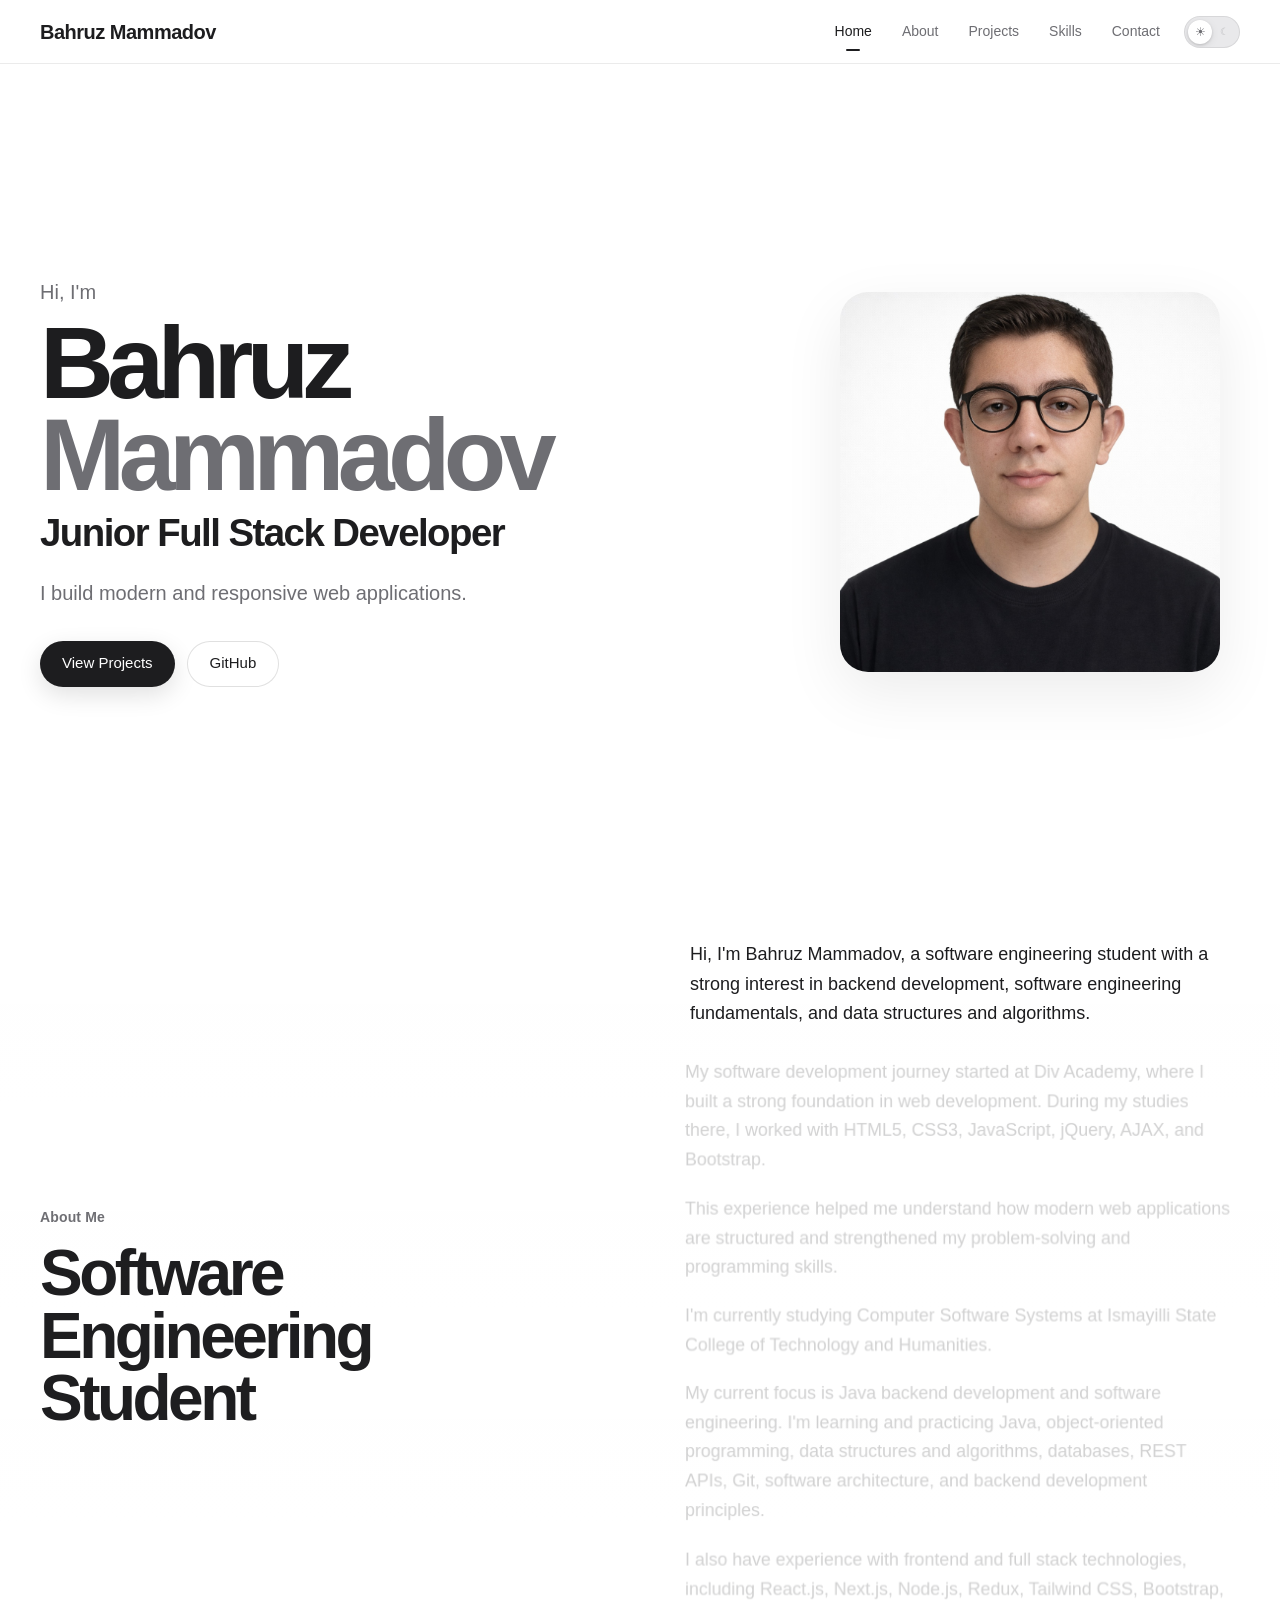
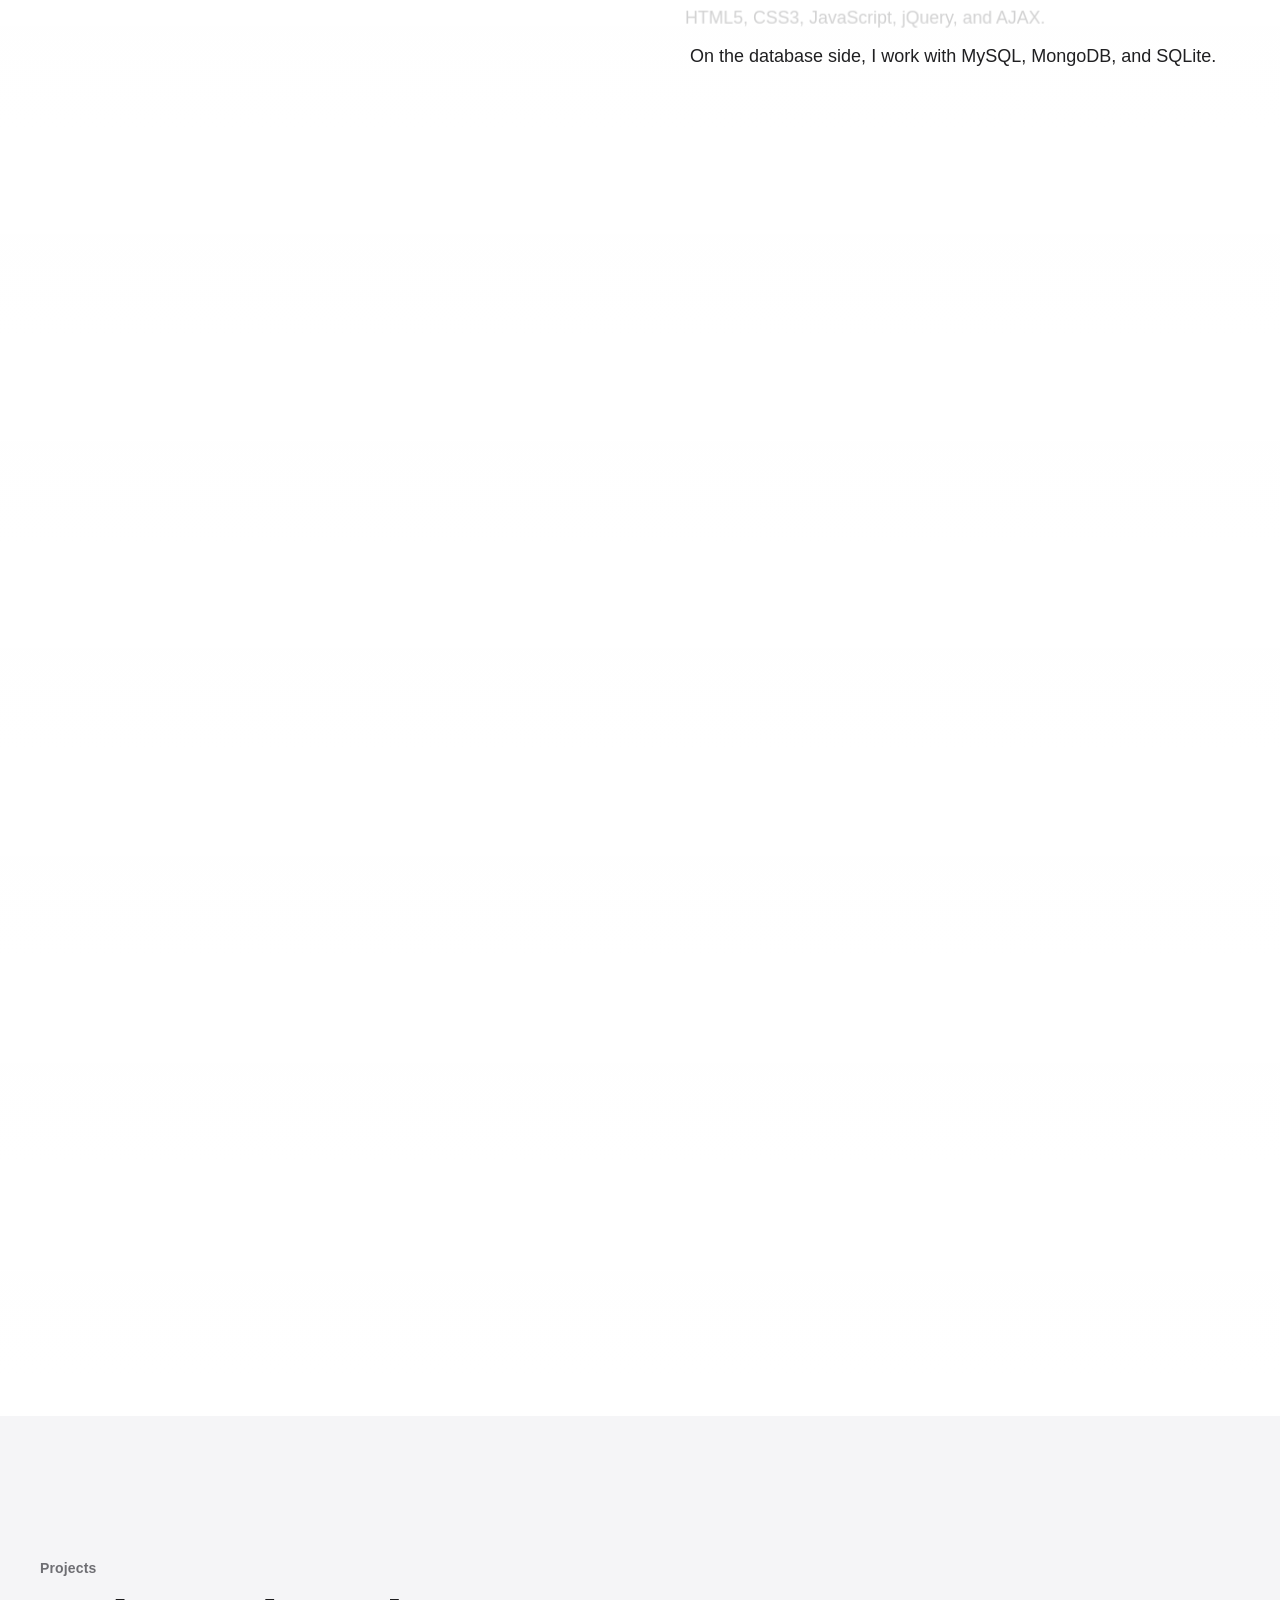
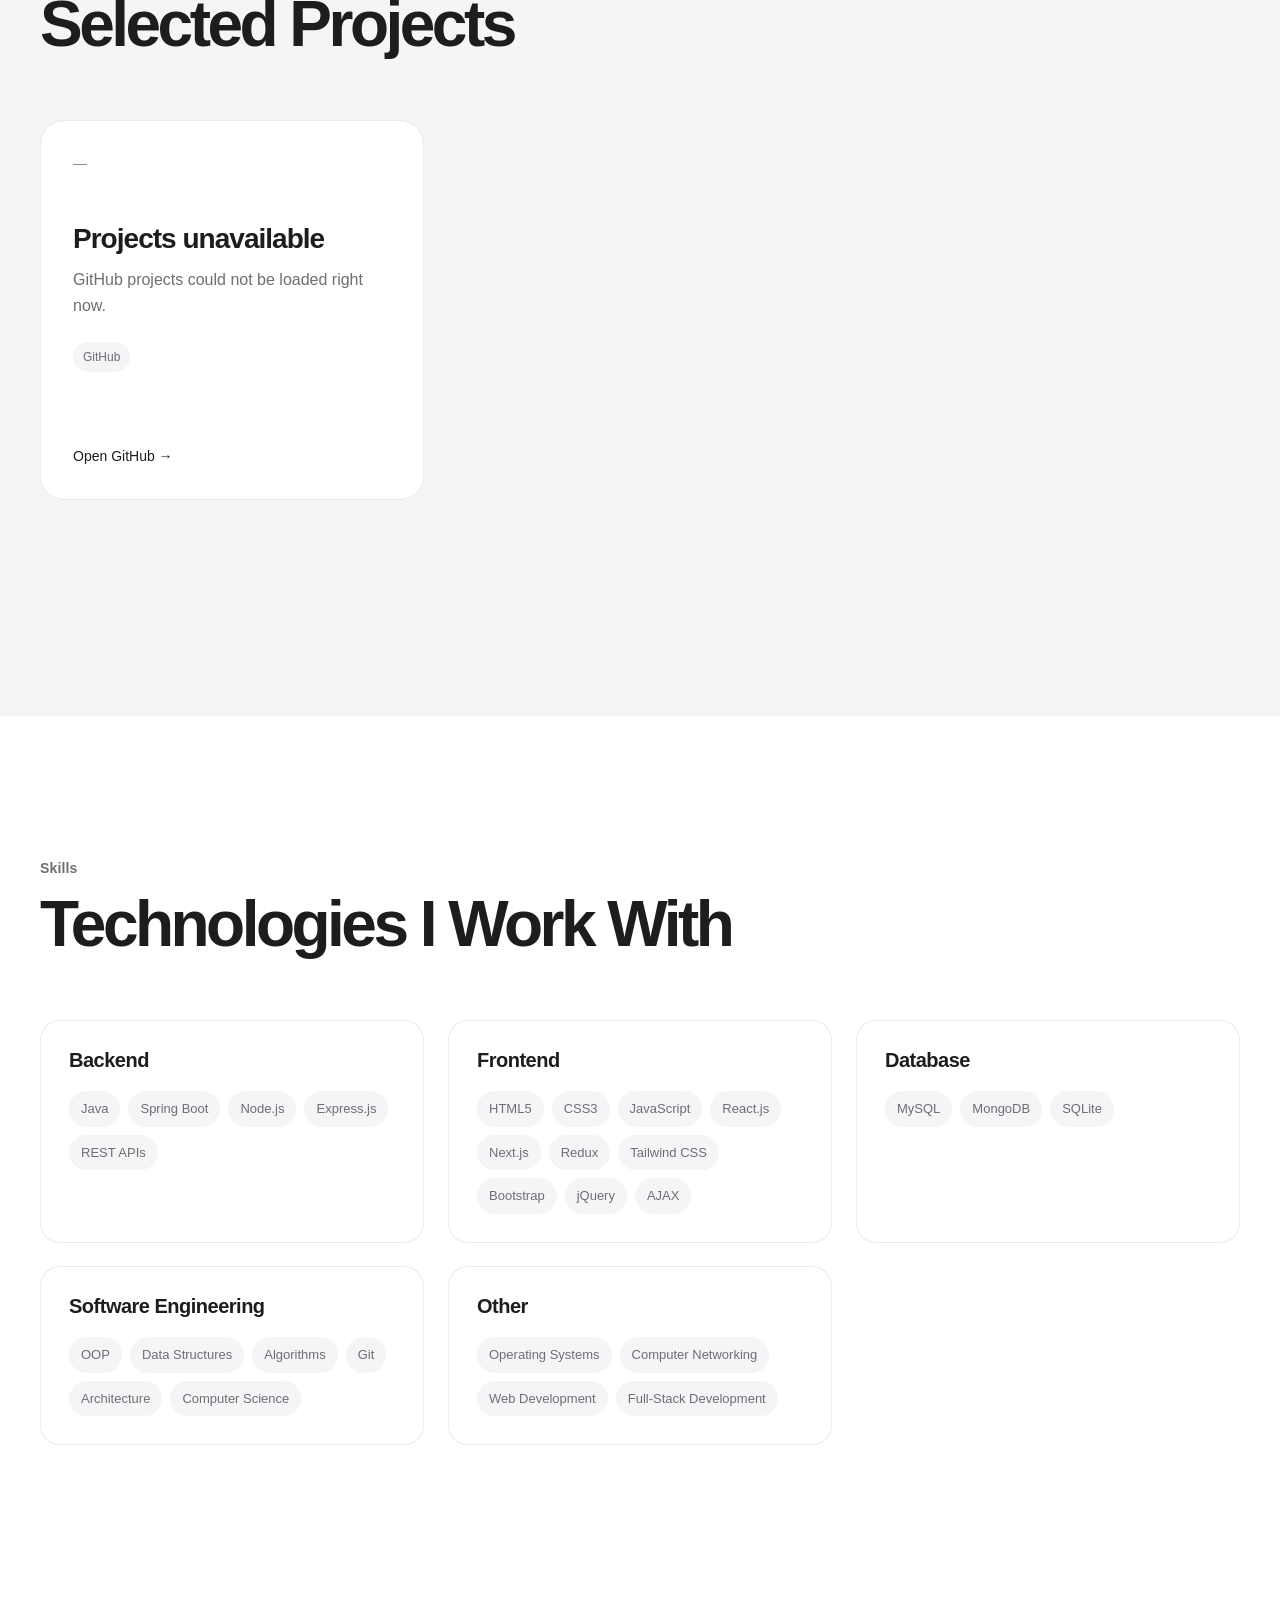
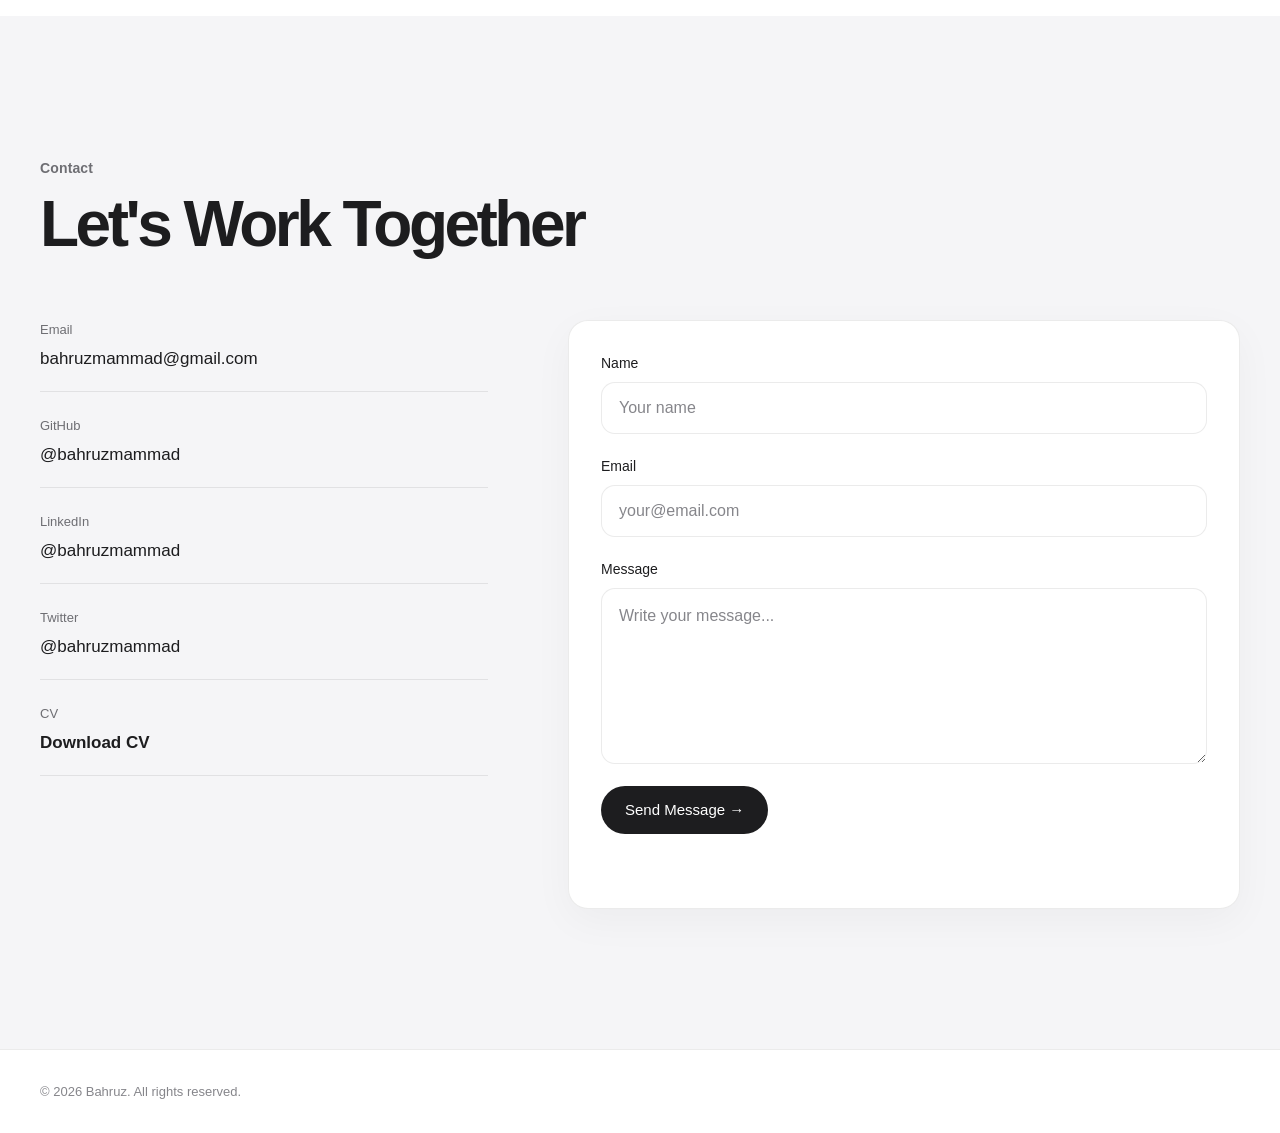
==== commit 4eb9911c: "fixed darkmode" ====
--- a/index.html
+++ b/index.html
@@ -7,63 +7,107 @@
             name="description"
             content="Bahruz Mammadov — Junior Full Stack Developer and Software Engineering Student."
         />
-        <title>Bahruz — Junior Full Stack Developer</title>
+        <meta name="author" content="Bahruz Mammadov" />
+        <meta name="theme-color" content="#ffffff" id="theme-color" />
+        <title>Bahruz Mammadov — Junior Full Stack Developer</title>
         <link rel="stylesheet" href="asserts/css/styles.css" />
+        <!--
+            Apply the saved theme before the page renders.
+            This helps prevent a flash of the wrong theme.
+        -->
+        <script>
+            (function () {
+                try {
+                    const savedTheme = localStorage.getItem("theme");
+                    const systemDark = window.matchMedia(
+                        "(prefers-color-scheme: dark)",
+                    ).matches;
+                    const theme = savedTheme || (systemDark ? "dark" : "light");
+                    document.documentElement.dataset.theme = theme;
+                } catch (error) {
+                    document.documentElement.dataset.theme = "light";
+                }
+            })();
+        </script>
     </head>
     <body>
         <!-- =====================================================
              HEADER / NAVBAR
         ====================================================== -->
         <header class="header-nav">
-            <nav class="navbar container">
-                <a href="#home" class="logo" aria-label="Bahruz Home">
-                    Bahruz
+            <nav class="navbar container" aria-label="Main navigation">
+                <a href="#home" class="logo" aria-label="Bahruz Mammadov home">
+                    Bahruz Mammadov
                 </a>
-                <ul class="nav-list">
-                    <li>
-                        <a href="#home" class="active"> Home </a>
-                    </li>
-                    <li>
-                        <a href="#about"> About </a>
-                    </li>
-                    <li>
-                        <a href="#projects"> Projects </a>
-                    </li>
-                    <li>
-                        <a href="#skills"> Skills </a>
-                    </li>
-                    <li>
-                        <a href="#contact"> Contact </a>
-                    </li>
-                </ul>
+                <div class="nav-right">
+                    <ul class="nav-list">
+                        <li>
+                            <a href="#home" class="active"> Home </a>
+                        </li>
+                        <li>
+                            <a href="#about"> About </a>
+                        </li>
+                        <li>
+                            <a href="#projects"> Projects </a>
+                        </li>
+                        <li>
+                            <a href="#skills"> Skills </a>
+                        </li>
+                        <li>
+                            <a href="#contact"> Contact </a>
+                        </li>
+                    </ul>
+                    <!-- =================================================
+                         THEME TOGGLE
+                    ================================================== -->
+                    <div class="theme-switcher">
+                        <button
+                            type="button"
+                            class="theme-toggle"
+                            id="theme-toggle"
+                            aria-label="Switch to dark mode"
+                            aria-pressed="false"
+                        >
+                            <span class="theme-toggle-track" aria-hidden="true">
+                                <span class="theme-toggle-thumb"></span>
+                                <span class="theme-icon theme-icon-light">
+                                    ☀
+                                </span>
+                                <span class="theme-icon theme-icon-dark">
+                                    ☾
+                                </span>
+                            </span>
+                        </button>
+                    </div>
+                </div>
             </nav>
         </header>
         <main>
             <!-- =================================================
                  HOME
             ================================================== -->
-            <section id="home" class="hero">
+            <section id="home" class="hero" aria-labelledby="hero-title">
                 <div class="container hero-content">
                     <div class="hero-text reveal">
                         <p class="hero-greeting">Hi, I'm</p>
-                        <h1>
+                        <h1 id="hero-title">
                             Bahruz
                             <span class="hero-highlight"> Mammadov </span>
                         </h1>
                         <h2>Junior Full Stack Developer</h2>
                         <p class="hero-description">
-                            I build modern and responsive web applications using
-                            JavaScript, React and Node.js.
+                            I build modern and responsive web applications.
                         </p>
                         <div class="hero-buttons">
                             <a href="#projects" class="button button-primary">
                                 View Projects
                             </a>
                             <a
-                                href="https://github.com/"
+                                href="https://github.com/bahruzmammad"
                                 target="_blank"
                                 rel="noopener noreferrer"
                                 class="button button-secondary"
+                                aria-label="Visit Bahruz Mammadov GitHub profile"
                             >
                                 GitHub
                             </a>
@@ -82,14 +126,19 @@
             <!-- =================================================
                  ABOUT
             ================================================== -->
-            <section id="about" class="about">
+            <section id="about" class="about" aria-labelledby="about-title">
                 <div class="about-sticky">
                     <div class="container about-content">
                         <div class="about-header reveal">
                             <span class="section-label"> About Me </span>
-                            <h2>Software Engineering Student</h2>
-                        </div>
-                        <div class="about-body">
+                            <h2 id="about-title">
+                                Software Engineering Student
+                            </h2>
+                        </div>
+                        <div
+                            class="about-body"
+                            aria-label="About Bahruz Mammadov"
+                        >
                             <p class="active">
                                 Hi, I'm Bahruz Mammadov, a software engineering
                                 student with a strong interest in backend
@@ -151,78 +200,34 @@
             <!-- =================================================
                  PROJECTS
             ================================================== -->
-            <section id="projects" class="projects section">
+            <section
+                id="projects"
+                class="projects section"
+                aria-labelledby="projects-title"
+            >
                 <div class="container">
                     <div class="section-header reveal">
                         <span class="section-label"> Projects </span>
-                        <h2>Selected Projects</h2>
-                    </div>
-                    <div class="projects-grid">
-                        <article class="project-card reveal">
+                        <h2 id="projects-title">Selected Projects</h2>
+                    </div>
+                    <!--
+                        GitHub repositories are loaded dynamically
+                        by script.js.
+                    -->
+                    <div
+                        class="projects-grid"
+                        id="github-projects"
+                        aria-live="polite"
+                        aria-busy="true"
+                    >
+                        <article class="project-card github-loading">
                             <div class="project-content">
-                                <span class="project-number"> 01 </span>
-                                <h3>Portfolio Website</h3>
-                                <p>
-                                    A modern and responsive personal portfolio
-                                    website built with clean frontend
-                                    technologies.
-                                </p>
+                                <span class="project-number"> — </span>
+                                <h3>Loading projects...</h3>
+                                <p>Fetching repositories from GitHub.</p>
                                 <div class="project-tech">
-                                    <span>HTML</span>
-                                    <span>CSS</span>
-                                    <span>JavaScript</span>
+                                    <span> GitHub API </span>
                                 </div>
-                                <a
-                                    href="#"
-                                    class="project-link"
-                                    aria-label="View Portfolio Website project"
-                                >
-                                    View Project →
-                                </a>
-                            </div>
-                        </article>
-                        <article class="project-card reveal">
-                            <div class="project-content">
-                                <span class="project-number"> 02 </span>
-                                <h3>Web Application</h3>
-                                <p>
-                                    A full-stack web application built with
-                                    React, Node.js and MongoDB.
-                                </p>
-                                <div class="project-tech">
-                                    <span>React</span>
-                                    <span>Node.js</span>
-                                    <span>MongoDB</span>
-                                </div>
-                                <a
-                                    href="#"
-                                    class="project-link"
-                                    aria-label="View Web Application project"
-                                >
-                                    View Project →
-                                </a>
-                            </div>
-                        </article>
-                        <article class="project-card reveal">
-                            <div class="project-content">
-                                <span class="project-number"> 03 </span>
-                                <h3>Java Backend API</h3>
-                                <p>
-                                    A backend application focused on REST APIs,
-                                    database integration and clean architecture.
-                                </p>
-                                <div class="project-tech">
-                                    <span>Java</span>
-                                    <span>Spring Boot</span>
-                                    <span>MySQL</span>
-                                </div>
-                                <a
-                                    href="#"
-                                    class="project-link"
-                                    aria-label="View Java Backend API project"
-                                >
-                                    View Project →
-                                </a>
                             </div>
                         </article>
                     </div>
@@ -231,11 +236,15 @@
             <!-- =================================================
                  SKILLS
             ================================================== -->
-            <section id="skills" class="skills section">
+            <section
+                id="skills"
+                class="skills section"
+                aria-labelledby="skills-title"
+            >
                 <div class="container">
                     <div class="section-header reveal">
                         <span class="section-label"> Skills </span>
-                        <h2>Technologies I Work With</h2>
+                        <h2 id="skills-title">Technologies I Work With</h2>
                     </div>
                     <div class="skills-grid">
                         <div class="skill-group reveal">
@@ -297,54 +306,86 @@
             <!-- =================================================
                  CONTACT
             ================================================== -->
-            <section id="contact" class="contact section">
+            <section
+                id="contact"
+                class="contact section"
+                aria-labelledby="contact-title"
+            >
                 <div class="container">
                     <div class="section-header reveal">
                         <span class="section-label"> Contact </span>
-                        <h2>Let's Work Together</h2>
+                        <h2 id="contact-title">Let's Work Together</h2>
                     </div>
                     <div class="contact-content">
                         <address class="contact-info">
                             <ul>
+                                <!-- EMAIL -->
                                 <li class="contact-item reveal">
-                                    <span>Email</span>
-                                    <a href="mailto:bahruzmammad@gmail.com">
+                                    <span> Email </span>
+                                    <a
+                                        href="mailto:bahruzmammad@gmail.com"
+                                        aria-label="Send email to Bahruz Mammadov"
+                                    >
                                         bahruzmammad@gmail.com
                                     </a>
                                 </li>
+                                <!-- GITHUB -->
                                 <li class="contact-item reveal">
-                                    <span>GitHub</span>
+                                    <span> GitHub </span>
                                     <a
                                         href="https://github.com/bahruzmammad"
                                         target="_blank"
                                         rel="noopener noreferrer"
+                                        aria-label="Visit Bahruz Mammadov GitHub profile"
                                     >
                                         @bahruzmammad
                                     </a>
                                 </li>
+                                <!-- LINKEDIN -->
                                 <li class="contact-item reveal">
-                                    <span>LinkedIn</span>
+                                    <span> LinkedIn </span>
                                     <a
                                         href="https://www.linkedin.com/in/bahruzmammad"
                                         target="_blank"
                                         rel="noopener noreferrer"
+                                        aria-label="Visit Bahruz Mammadov LinkedIn profile"
                                     >
                                         @bahruzmammad
                                     </a>
                                 </li>
+                                <!-- TWITTER -->
                                 <li class="contact-item reveal">
-                                    <span>X</span>
+                                    <span> Twitter </span>
                                     <a
-                                        href="https://x.com/bahruzmammad"
+                                        href="https://twitter.com/bahruzmammad"
                                         target="_blank"
                                         rel="noopener noreferrer"
+                                        aria-label="Visit Bahruz Mammadov Twitter profile"
                                     >
                                         @bahruzmammad
                                     </a>
                                 </li>
+                                <!-- CV -->
+                                <li class="contact-item reveal">
+                                    <span> CV </span>
+                                    <a
+                                        href="asserts/cv/Bahruz-Mammadov-CV.pdf"
+                                        download="Bahruz-Mammadov-CV.pdf"
+                                        aria-label="Download Bahruz Mammadov CV as PDF"
+                                    >
+                                        Download CV
+                                    </a>
+                                </li>
                             </ul>
                         </address>
-                        <form class="contact-form reveal" novalidate>
+                        <!-- =================================================
+                             CONTACT FORM
+                        ================================================== -->
+                        <form
+                            class="contact-form reveal"
+                            novalidate
+                            aria-label="Contact form"
+                        >
                             <div class="form-group">
                                 <label for="name"> Name </label>
                                 <input
@@ -354,6 +395,7 @@
                                     placeholder="Your name"
                                     autocomplete="name"
                                     required
+                                    aria-required="true"
                                 />
                             </div>
                             <div class="form-group">
@@ -365,6 +407,7 @@
                                     placeholder="your@email.com"
                                     autocomplete="email"
                                     required
+                                    aria-required="true"
                                 />
                             </div>
                             <div class="form-group">
@@ -375,12 +418,17 @@
                                     rows="6"
                                     placeholder="Write your message..."
                                     required
+                                    aria-required="true"
                                 ></textarea>
                             </div>
                             <button type="submit" class="contact-button">
                                 Send Message →
                             </button>
-                            <p class="form-status" aria-live="polite"></p>
+                            <p
+                                class="form-status"
+                                aria-live="polite"
+                                aria-atomic="true"
+                            ></p>
                         </form>
                     </div>
                 </div>
@@ -394,6 +442,9 @@
                 <p>© 2026 Bahruz. All rights reserved.</p>
             </div>
         </footer>
+        <!-- =====================================================
+             SCRIPTS
+        ====================================================== -->
         <script src="https://code.jquery.com/jquery-3.7.1.min.js"></script>
         <script src="asserts/js/script.js"></script>
     </body>
--- a/asserts/css/styles.css
+++ b/asserts/css/styles.css
@@ -14,11 +14,56 @@
     --text-tertiary: #86868b;
     --background: #ffffff;
     --background-light: #f5f5f7;
+    --surface: #ffffff;
+    --surface-hover: #f2f2f4;
     --border: rgba(0, 0, 0, 0.08);
+    --border-strong: rgba(0, 0, 0, 0.12);
+    --header-background: rgba(255, 255, 255, 0.78);
+    --input-background: #ffffff;
+    --selection-background: #1d1d1f;
+    --selection-color: #ffffff;
+    --button-primary-background: #1d1d1f;
+    --button-primary-color: #ffffff;
+    --button-secondary-background: rgba(255, 255, 255, 0.8);
+    --toggle-background: #e9e9eb;
+    --toggle-thumb: #ffffff;
+    --toggle-icon: #6e6e73;
+    --shadow-soft: 0 12px 40px rgba(0, 0, 0, 0.04);
+    --shadow-card: 0 18px 45px rgba(0, 0, 0, 0.06);
+    --shadow-image: 0 20px 60px rgba(0, 0, 0, 0.08);
     --radius-sm: 14px;
     --radius-md: 20px;
     --radius-lg: 28px;
     --ease-apple: cubic-bezier(0.22, 1, 0.36, 1);
+    color-scheme: light;
+}
+/* ========================================
+   DARK THEME
+======================================== */
+html[data-theme="dark"] {
+    --text-primary: #f5f5f7;
+    --text-secondary: #a1a1a6;
+    --text-tertiary: #7d7d82;
+    --background: #000000;
+    --background-light: #1c1c1e;
+    --surface: #1c1c1e;
+    --surface-hover: #2c2c2e;
+    --border: rgba(255, 255, 255, 0.11);
+    --border-strong: rgba(255, 255, 255, 0.17);
+    --header-background: rgba(0, 0, 0, 0.74);
+    --input-background: #1c1c1e;
+    --selection-background: #ffffff;
+    --selection-color: #000000;
+    --button-primary-background: #f5f5f7;
+    --button-primary-color: #000000;
+    --button-secondary-background: rgba(255, 255, 255, 0.06);
+    --toggle-background: #363638;
+    --toggle-thumb: #f5f5f7;
+    --toggle-icon: #a1a1a6;
+    --shadow-soft: 0 12px 40px rgba(0, 0, 0, 0.28);
+    --shadow-card: 0 18px 45px rgba(0, 0, 0, 0.32);
+    --shadow-image: 0 20px 60px rgba(0, 0, 0, 0.35);
+    color-scheme: dark;
 }
 /* ========================================
    BASE
@@ -26,6 +71,10 @@
 html {
     scroll-behavior: smooth;
     scroll-padding-top: var(--header-height);
+    background: var(--background);
+    transition:
+        background-color 0.45s var(--ease-apple),
+        color 0.45s var(--ease-apple);
 }
 body {
     min-width: 320px;
@@ -38,9 +87,16 @@
     -webkit-font-smoothing: antialiased;
     -moz-osx-font-smoothing: grayscale;
     text-rendering: optimizeLegibility;
+    transition:
+        background-color 0.45s var(--ease-apple),
+        color 0.45s var(--ease-apple);
 }
 body.no-scroll {
     overflow: hidden;
+}
+::selection {
+    color: var(--selection-color);
+    background: var(--selection-background);
 }
 a {
     color: inherit;
@@ -62,9 +118,19 @@
 ul {
     list-style: none;
 }
-::selection {
-    color: #fff;
-    background: var(--text-primary);
+/* ========================================
+   ACCESSIBILITY
+======================================== */
+:focus-visible {
+    outline: 3px solid currentColor;
+    outline-offset: 4px;
+}
+button:focus-visible,
+a:focus-visible,
+input:focus-visible,
+textarea:focus-visible {
+    outline: 3px solid var(--text-primary);
+    outline-offset: 4px;
 }
 /* ========================================
    CONTAINER
@@ -82,17 +148,25 @@
     width: 100%;
     height: var(--header-height);
     z-index: 1000;
-    background: rgba(255, 255, 255, 0.78);
-    border-bottom: 1px solid rgba(0, 0, 0, 0.06);
+    background: var(--header-background);
+    border-bottom: 1px solid var(--border);
     backdrop-filter: saturate(180%) blur(20px);
     -webkit-backdrop-filter: saturate(180%) blur(20px);
+    transition:
+        background-color 0.45s var(--ease-apple),
+        border-color 0.45s var(--ease-apple);
 }
 .navbar {
+    width: min(calc(100% - 48px), var(--container-width));
     height: 100%;
     display: flex;
     align-items: center;
     justify-content: space-between;
-}
+    gap: 24px;
+}
+/* ========================================
+   LOGO
+======================================== */
 .logo {
     flex-shrink: 0;
     font-size: 20px;
@@ -104,8 +178,20 @@
 }
 .logo:hover {
     opacity: 0.65;
-    transform: translateY(-1px);
-}
+    transform: translate3d(0, -1px, 0);
+}
+/* ========================================
+   NAV RIGHT
+======================================== */
+.nav-right {
+    display: flex;
+    align-items: center;
+    gap: 24px;
+    min-width: 0;
+}
+/* ========================================
+   NAV LIST
+======================================== */
 .nav-list {
     display: flex;
     align-items: center;
@@ -113,6 +199,7 @@
 }
 .nav-list a {
     position: relative;
+    display: inline-block;
     padding: 4px 0;
     color: var(--text-secondary);
     font-size: 14px;
@@ -143,11 +230,120 @@
     width: 14px;
 }
 /* ========================================
+   THEME SWITCHER
+======================================== */
+.theme-switcher {
+    flex-shrink: 0;
+    display: flex;
+    align-items: center;
+    justify-content: center;
+}
+/* ========================================
+   THEME TOGGLE
+======================================== */
+.theme-toggle {
+    position: relative;
+    width: 56px;
+    height: 32px;
+    display: inline-flex;
+    align-items: center;
+    justify-content: center;
+    padding: 0;
+    color: var(--text-primary);
+    background: transparent;
+    border-radius: 999px;
+    transition:
+        transform 0.3s var(--ease-apple),
+        opacity 0.3s var(--ease-apple);
+}
+.theme-toggle:hover {
+    transform: translate3d(0, -1px, 0);
+    opacity: 0.9;
+}
+.theme-toggle-track {
+    position: relative;
+    width: 56px;
+    height: 32px;
+    display: block;
+    background: var(--toggle-background);
+    border: 1px solid var(--border);
+    border-radius: 999px;
+    overflow: hidden;
+    transition:
+        background-color 0.45s var(--ease-apple),
+        border-color 0.45s var(--ease-apple),
+        box-shadow 0.45s var(--ease-apple);
+}
+.theme-toggle:hover .theme-toggle-track {
+    box-shadow: 0 4px 14px rgba(0, 0, 0, 0.08);
+}
+.theme-toggle-thumb {
+    position: absolute;
+    top: 3px;
+    left: 3px;
+    width: 24px;
+    height: 24px;
+    border-radius: 50%;
+    background: var(--toggle-thumb);
+    box-shadow:
+        0 1px 3px rgba(0, 0, 0, 0.16),
+        0 2px 8px rgba(0, 0, 0, 0.08);
+    transform: translate3d(0, 0, 0);
+    transition:
+        transform 0.45s var(--ease-apple),
+        background-color 0.45s var(--ease-apple),
+        box-shadow 0.45s var(--ease-apple);
+}
+.theme-icon {
+    position: absolute;
+    top: 50%;
+    display: inline-flex;
+    align-items: center;
+    justify-content: center;
+    width: 14px;
+    height: 14px;
+    color: var(--toggle-icon);
+    font-size: 12px;
+    line-height: 1;
+    pointer-events: none;
+    transform: translateY(-50%);
+    transition:
+        opacity 0.35s var(--ease-apple),
+        transform 0.35s var(--ease-apple),
+        color 0.45s var(--ease-apple);
+}
+.theme-icon-light {
+    left: 8px;
+    opacity: 1;
+    transform: translate3d(0, -50%, 0) scale(1);
+}
+.theme-icon-dark {
+    right: 8px;
+    opacity: 0.35;
+    transform: translate3d(0, -50%, 0) scale(0.8);
+}
+/* ========================================
+   DARK TOGGLE STATE
+======================================== */
+html[data-theme="dark"] .theme-toggle-thumb {
+    transform: translate3d(24px, 0, 0);
+}
+html[data-theme="dark"] .theme-icon-light {
+    opacity: 0.35;
+    transform: translate3d(0, -50%, 0) scale(0.8);
+}
+html[data-theme="dark"] .theme-icon-dark {
+    opacity: 1;
+    transform: translate3d(0, -50%, 0) scale(1);
+}
+/* ========================================
    GLOBAL SECTION
 ======================================== */
 .section {
     min-height: 100vh;
     padding: 140px 0;
+    background: var(--background);
+    transition: background-color 0.45s var(--ease-apple);
 }
 .section-header {
     max-width: 800px;
@@ -160,6 +356,7 @@
     font-size: 14px;
     font-weight: 600;
     letter-spacing: 0.01em;
+    transition: color 0.45s var(--ease-apple);
 }
 .section-header h2,
 .about-header h2 {
@@ -177,6 +374,8 @@
     display: flex;
     align-items: center;
     overflow: hidden;
+    background: var(--background);
+    transition: background-color 0.45s var(--ease-apple);
 }
 .hero-content {
     display: grid;
@@ -193,6 +392,7 @@
     margin-bottom: 10px;
     color: var(--text-secondary);
     font-size: 20px;
+    transition: color 0.45s var(--ease-apple);
 }
 .hero-text h1 {
     margin-bottom: 12px;
@@ -203,6 +403,7 @@
 }
 .hero-highlight {
     color: var(--text-secondary);
+    transition: color 0.45s var(--ease-apple);
 }
 .hero-text h2 {
     margin-bottom: 24px;
@@ -217,6 +418,7 @@
     color: var(--text-secondary);
     font-size: 20px;
     line-height: 1.55;
+    transition: color 0.45s var(--ease-apple);
 }
 /* ========================================
    BUTTONS
@@ -237,25 +439,32 @@
     font-weight: 500;
     transition:
         transform 0.35s var(--ease-apple),
-        background 0.35s var(--ease-apple),
+        background-color 0.35s var(--ease-apple),
         color 0.35s var(--ease-apple),
+        border-color 0.35s var(--ease-apple),
         box-shadow 0.35s var(--ease-apple);
 }
 .button:hover {
-    transform: translateY(-3px);
+    transform: translate3d(0, -3px, 0);
 }
 .button-primary {
-    color: #fff;
-    background: var(--text-primary);
+    color: var(--button-primary-color);
+    background: var(--button-primary-background);
     box-shadow: 0 8px 24px rgba(0, 0, 0, 0.12);
 }
 .button-primary:hover {
     box-shadow: 0 14px 30px rgba(0, 0, 0, 0.16);
 }
+html[data-theme="dark"] .button-primary {
+    box-shadow: 0 8px 24px rgba(0, 0, 0, 0.35);
+}
+html[data-theme="dark"] .button-primary:hover {
+    box-shadow: 0 14px 30px rgba(0, 0, 0, 0.45);
+}
 .button-secondary {
     color: var(--text-primary);
-    border: 1px solid var(--border);
-    background: rgba(255, 255, 255, 0.8);
+    border: 1px solid var(--border-strong);
+    background: var(--button-secondary-background);
 }
 .button-secondary:hover {
     background: var(--background-light);
@@ -274,15 +483,19 @@
     aspect-ratio: 1;
     object-fit: cover;
     border-radius: var(--radius-lg);
-    box-shadow: 0 20px 60px rgba(0, 0, 0, 0.08);
-    transform: translateZ(0) scale(1);
+    box-shadow: var(--shadow-image);
+    transform: translate3d(0, 0, 0) scale(1);
     transition:
         transform 0.7s var(--ease-apple),
-        box-shadow 0.7s var(--ease-apple);
+        box-shadow 0.7s var(--ease-apple),
+        filter 0.45s var(--ease-apple);
 }
 .hero-image:hover img {
-    transform: translateY(-6px) scale(1.015);
-    box-shadow: 0 30px 80px rgba(0, 0, 0, 0.12);
+    transform: translate3d(0, -6px, 0) scale(1.015);
+    box-shadow: 0 30px 80px rgba(0, 0, 0, 0.14);
+}
+html[data-theme="dark"] .hero-image img {
+    box-shadow: 0 20px 60px rgba(0, 0, 0, 0.35);
 }
 /* ========================================
    ABOUT
@@ -292,6 +505,7 @@
     min-height: 100vh;
     background: var(--background);
     --about-step: 120px;
+    transition: background-color 0.45s var(--ease-apple);
 }
 .about-sticky {
     position: sticky;
@@ -308,8 +522,8 @@
     pointer-events: none;
     background: linear-gradient(
         to bottom,
-        rgba(255, 255, 255, 0),
-        rgba(255, 255, 255, 0.04)
+        transparent,
+        color-mix(in srgb, var(--background) 4%, transparent)
     );
 }
 .about-content {
@@ -332,21 +546,23 @@
 }
 .about-body p {
     color: var(--text-primary);
-    opacity: 0.22;
+    opacity: 0.2;
     font-size: 18px;
     line-height: 1.65;
-    transform: translate3d(0, 12px, 0) scale(0.985);
+    transform: translate3d(0, 10px, 0) scale(0.985);
     transform-origin: left center;
     filter: blur(0.2px);
     transition:
         opacity 0.65s var(--ease-apple),
         transform 0.65s var(--ease-apple),
-        filter 0.65s var(--ease-apple);
+        filter 0.65s var(--ease-apple),
+        color 0.45s var(--ease-apple);
+    will-change: opacity, transform;
 }
 .about-body p.active {
     opacity: 1;
     font-weight: 500;
-    transform: translate3d(6px, 0, 0) scale(1);
+    transform: translate3d(5px, 0, 0) scale(1);
     filter: blur(0);
 }
 /* ========================================
@@ -354,31 +570,66 @@
 ======================================== */
 .projects {
     background: var(--background-light);
+    transition: background-color 0.45s var(--ease-apple);
 }
 .projects-grid {
     display: grid;
     grid-template-columns: repeat(3, minmax(0, 1fr));
     gap: 24px;
-}
+    min-height: 380px;
+}
+/* ========================================
+   PROJECT CARD
+======================================== */
 .project-card {
+    position: relative;
     min-height: 380px;
     padding: 32px;
-    background: #fff;
-    border: 1px solid rgba(0, 0, 0, 0.06);
+    background: var(--surface);
+    border: 1px solid var(--border);
     border-radius: 24px;
     overflow: hidden;
-    transform: translateY(0);
+    transform: translate3d(0, 0, 0);
     transition:
         transform 0.45s var(--ease-apple),
+        background-color 0.45s var(--ease-apple),
         box-shadow 0.45s var(--ease-apple),
         border-color 0.45s var(--ease-apple);
 }
+.project-card::before {
+    content: "";
+    position: absolute;
+    inset: 0;
+    pointer-events: none;
+    opacity: 0;
+    background: radial-gradient(
+        circle at top right,
+        rgba(0, 0, 0, 0.035),
+        transparent 45%
+    );
+    transition: opacity 0.45s var(--ease-apple);
+}
+html[data-theme="dark"] .project-card::before {
+    background: radial-gradient(
+        circle at top right,
+        rgba(255, 255, 255, 0.04),
+        transparent 45%
+    );
+}
+.project-card:hover::before {
+    opacity: 1;
+}
 .project-card:hover {
-    transform: translateY(-6px);
-    border-color: rgba(0, 0, 0, 0.1);
-    box-shadow: 0 18px 45px rgba(0, 0, 0, 0.07);
-}
+    transform: translate3d(0, -6px, 0);
+    border-color: var(--border-strong);
+    box-shadow: var(--shadow-card);
+}
+/* ========================================
+   PROJECT CONTENT
+======================================== */
 .project-content {
+    position: relative;
+    z-index: 1;
     height: 100%;
     display: flex;
     flex-direction: column;
@@ -390,28 +641,41 @@
     letter-spacing: 0.04em;
     transition:
         opacity 0.35s var(--ease-apple),
-        transform 0.35s var(--ease-apple);
+        transform 0.35s var(--ease-apple),
+        color 0.45s var(--ease-apple);
 }
 .project-card:hover .project-number {
     opacity: 0.75;
-    transform: translateY(-2px);
+    transform: translate3d(0, -2px, 0);
 }
 .project-content h3 {
     margin-bottom: 14px;
+    color: var(--text-primary);
     font-size: 28px;
     line-height: 1.05;
     letter-spacing: -0.035em;
-    transition: transform 0.4s var(--ease-apple);
+    overflow-wrap: anywhere;
+    transition:
+        transform 0.4s var(--ease-apple),
+        color 0.45s var(--ease-apple);
 }
 .project-card:hover .project-content h3 {
-    transform: translateY(-2px);
+    transform: translate3d(0, -2px, 0);
 }
 .project-content p {
     max-width: 340px;
     margin-bottom: 24px;
     color: var(--text-secondary);
     line-height: 1.6;
-}
+    display: -webkit-box;
+    -webkit-line-clamp: 4;
+    -webkit-box-orient: vertical;
+    overflow: hidden;
+    transition: color 0.45s var(--ease-apple);
+}
+/* ========================================
+   PROJECT TECHNOLOGIES
+======================================== */
 .project-tech {
     display: flex;
     flex-wrap: wrap;
@@ -424,33 +688,57 @@
     background: var(--background-light);
     border-radius: 999px;
     font-size: 12px;
+    white-space: nowrap;
     transition:
         transform 0.35s var(--ease-apple),
-        background 0.35s var(--ease-apple),
+        background-color 0.35s var(--ease-apple),
         color 0.35s var(--ease-apple);
 }
 .project-card:hover .project-tech span {
-    transform: translateY(-2px);
-    background: #ededf0;
-}
+    transform: translate3d(0, -2px, 0);
+    background: var(--surface-hover);
+}
+/* ========================================
+   PROJECT LINK
+======================================== */
 .project-link {
     width: fit-content;
     margin-top: auto;
+    color: var(--text-primary);
     font-size: 14px;
     font-weight: 500;
     transition:
-        transform 0.4s var(--ease-apple),
-        opacity 0.4s var(--ease-apple);
+        opacity 0.35s var(--ease-apple),
+        transform 0.35s var(--ease-apple),
+        color 0.45s var(--ease-apple);
 }
 .project-link:hover {
     opacity: 0.6;
-    transform: translateX(4px);
+    transform: translate3d(4px, 0, 0);
+}
+/* ========================================
+   GITHUB LOADING
+======================================== */
+.github-loading {
+    pointer-events: none;
+    opacity: 1 !important;
+    transform: none !important;
+}
+.github-loading .project-number {
+    opacity: 0.35;
+}
+.github-loading .project-content h3 {
+    color: var(--text-secondary);
+}
+.github-loading .project-content p {
+    color: var(--text-tertiary);
 }
 /* ========================================
    SKILLS
 ======================================== */
 .skills {
-    background: #fff;
+    background: var(--background);
+    transition: background-color 0.45s var(--ease-apple);
 }
 .skills-grid {
     display: grid;
@@ -459,29 +747,33 @@
 }
 .skill-group {
     padding: 28px;
-    background: #fff;
+    background: var(--surface);
     border: 1px solid var(--border);
     border-radius: var(--radius-md);
-    transform: translateY(0);
+    transform: translate3d(0, 0, 0);
     transition:
         transform 0.45s var(--ease-apple),
+        background-color 0.45s var(--ease-apple),
         box-shadow 0.45s var(--ease-apple),
         border-color 0.45s var(--ease-apple);
 }
 .skill-group:hover {
-    transform: translateY(-5px);
-    border-color: rgba(0, 0, 0, 0.12);
-    box-shadow: 0 18px 45px rgba(0, 0, 0, 0.06);
+    transform: translate3d(0, -5px, 0);
+    border-color: var(--border-strong);
+    box-shadow: var(--shadow-card);
 }
 .skill-group h3 {
     margin-bottom: 20px;
+    color: var(--text-primary);
     font-size: 20px;
     line-height: 1.1;
     letter-spacing: -0.025em;
-    transition: transform 0.4s var(--ease-apple);
+    transition:
+        transform 0.4s var(--ease-apple),
+        color 0.45s var(--ease-apple);
 }
 .skill-group:hover h3 {
-    transform: translateY(-2px);
+    transform: translate3d(0, -2px, 0);
 }
 .skill-group ul {
     display: flex;
@@ -497,18 +789,19 @@
     transition:
         transform 0.3s var(--ease-apple),
         color 0.3s var(--ease-apple),
-        background 0.3s var(--ease-apple);
+        background-color 0.3s var(--ease-apple);
 }
 .skill-group li:hover {
-    color: #fff;
-    background: var(--text-primary);
-    transform: translateY(-2px);
+    color: var(--button-primary-color);
+    background: var(--button-primary-background);
+    transform: translate3d(0, -2px, 0);
 }
 /* ========================================
    CONTACT
 ======================================== */
 .contact {
     background: var(--background-light);
+    transition: background-color 0.45s var(--ease-apple);
 }
 .contact-content {
     display: grid;
@@ -518,7 +811,6 @@
     gap: 80px;
     align-items: start;
 }
-/* Address element */
 .contact-info {
     margin: 0;
     font-style: normal;
@@ -530,29 +822,66 @@
     margin: 0;
     padding: 0;
 }
-/* Individual contact item */
 .contact-item {
     display: flex;
     flex-direction: column;
     gap: 6px;
     padding-bottom: 20px;
     border-bottom: 1px solid var(--border);
+    transition: border-color 0.45s var(--ease-apple);
 }
 .contact-item span {
     color: var(--text-secondary);
     font-size: 13px;
+    transition: color 0.45s var(--ease-apple);
 }
 .contact-item a {
+    position: relative;
     width: fit-content;
+    display: inline-flex;
+    align-items: center;
+    gap: 6px;
+    color: var(--text-primary);
     font-size: 17px;
     font-weight: 500;
     transition:
         opacity 0.3s var(--ease-apple),
+        transform 0.3s var(--ease-apple),
+        color 0.45s var(--ease-apple);
+}
+.contact-item a::after {
+    content: "↗";
+    display: inline-block;
+    font-size: 13px;
+    opacity: 0;
+    transform: translate3d(-4px, 2px, 0);
+    transition:
+        opacity 0.3s var(--ease-apple),
         transform 0.3s var(--ease-apple);
 }
 .contact-item a:hover {
-    opacity: 0.55;
-    transform: translateX(5px);
+    opacity: 0.6;
+    transform: translate3d(4px, 0, 0);
+}
+.contact-item a:hover::after {
+    opacity: 0.8;
+    transform: translate3d(0, 0, 0);
+}
+/* ========================================
+   CV DOWNLOAD
+======================================== */
+.contact-item a[download] {
+    font-weight: 600;
+}
+.contact-item a[download]::after {
+    content: "↓";
+}
+.contact-item a[download]:hover {
+    opacity: 0.65;
+    transform: translate3d(5px, 0, 0);
+}
+.contact-item a[download]:hover::after {
+    transform: translate3d(0, 2px, 0);
 }
 /* ========================================
    CONTACT FORM
@@ -562,10 +891,14 @@
     flex-direction: column;
     gap: 22px;
     padding: 32px;
-    background: #fff;
-    border: 1px solid rgba(0, 0, 0, 0.06);
+    background: var(--surface);
+    border: 1px solid var(--border);
     border-radius: var(--radius-md);
-    box-shadow: 0 12px 40px rgba(0, 0, 0, 0.04);
+    box-shadow: var(--shadow-soft);
+    transition:
+        background-color 0.45s var(--ease-apple),
+        border-color 0.45s var(--ease-apple),
+        box-shadow 0.45s var(--ease-apple);
 }
 .form-group {
     display: flex;
@@ -576,19 +909,21 @@
     color: var(--text-primary);
     font-size: 14px;
     font-weight: 500;
+    transition: color 0.45s var(--ease-apple);
 }
 .form-group input,
 .form-group textarea {
     width: 100%;
     color: var(--text-primary);
-    background: #fff;
+    background: var(--input-background);
     border: 1px solid var(--border);
     border-radius: var(--radius-sm);
     outline: none;
     transition:
         border-color 0.3s var(--ease-apple),
         box-shadow 0.3s var(--ease-apple),
-        transform 0.3s var(--ease-apple);
+        background-color 0.45s var(--ease-apple),
+        color 0.45s var(--ease-apple);
 }
 .form-group input {
     height: 52px;
@@ -601,34 +936,50 @@
 }
 .form-group input::placeholder,
 .form-group textarea::placeholder {
-    color: #a1a1a6;
+    color: var(--text-tertiary);
+}
+.form-group input:hover,
+.form-group textarea:hover {
+    border-color: var(--border-strong);
 }
 .form-group input:focus,
 .form-group textarea:focus {
     border-color: var(--text-primary);
-    box-shadow: 0 0 0 4px rgba(0, 0, 0, 0.05);
-}
+    box-shadow: 0 0 0 4px
+        color-mix(in srgb, var(--text-primary) 8%, transparent);
+}
+/* ========================================
+   CONTACT BUTTON
+======================================== */
 .contact-button {
     align-self: flex-start;
     min-height: 48px;
     padding: 0 24px;
-    color: #fff;
-    background: var(--text-primary);
+    color: var(--button-primary-color);
+    background: var(--button-primary-background);
     border-radius: 999px;
     font-size: 15px;
     font-weight: 500;
     transition:
         transform 0.35s var(--ease-apple),
-        opacity 0.35s var(--ease-apple);
+        opacity 0.35s var(--ease-apple),
+        box-shadow 0.35s var(--ease-apple),
+        background-color 0.35s var(--ease-apple),
+        color 0.35s var(--ease-apple);
 }
 .contact-button:hover {
-    transform: translateY(-3px);
+    transform: translate3d(0, -3px, 0);
     opacity: 0.9;
+    box-shadow: 0 10px 25px rgba(0, 0, 0, 0.1);
+}
+html[data-theme="dark"] .contact-button:hover {
+    box-shadow: 0 10px 25px rgba(0, 0, 0, 0.35);
 }
 .contact-button:disabled {
     cursor: not-allowed;
     opacity: 0.55;
     transform: none;
+    box-shadow: none;
 }
 .form-status {
     min-height: 20px;
@@ -640,46 +991,71 @@
 ======================================== */
 .footer {
     padding: 32px 0;
-    background: #fff;
-    border-top: 1px solid rgba(0, 0, 0, 0.06);
-    transition:
-        border-color 0.35s var(--ease-apple),
-        background 0.35s var(--ease-apple);
-}
-.footer:hover {
-    border-top-color: rgba(0, 0, 0, 0.1);
+    background: var(--background);
+    border-top: 1px solid var(--border);
+    transition:
+        background-color 0.45s var(--ease-apple),
+        border-color 0.45s var(--ease-apple);
 }
 .footer p {
     color: var(--text-tertiary);
     font-size: 13px;
     transition:
         opacity 0.35s var(--ease-apple),
-        transform 0.35s var(--ease-apple);
+        transform 0.35s var(--ease-apple),
+        color 0.45s var(--ease-apple);
 }
 .footer:hover p {
     opacity: 0.75;
-    transform: translateY(-1px);
-}
-/* ========================================
-   REVEAL ANIMATION
+    transform: translate3d(0, -1px, 0);
+}
+/* ========================================
+   REVEAL
 ======================================== */
 .reveal {
     opacity: 0;
-    transform: translate3d(0, 24px, 0) scale(0.985);
-    transition:
-        opacity 0.8s var(--ease-apple),
-        transform 0.8s var(--ease-apple);
+    transform: translate3d(0, 28px, 0);
+    will-change: opacity, transform;
+    transition:
+        opacity 0.85s var(--ease-apple),
+        transform 0.85s var(--ease-apple);
 }
 .reveal.visible {
     opacity: 1;
-    transform: translate3d(0, 0, 0) scale(1);
+    transform: translate3d(0, 0, 0);
+}
+/*
+ * Dynamic GitHub content.
+ */
+.github-loading.reveal,
+.github-loading.reveal.visible {
+    opacity: 1 !important;
+    transform: none !important;
+    transition-delay: 0s !important;
+}
+/*
+ * About paragraphs have their own
+ * animation system.
+ */
+.about-body p.reveal {
+    opacity: 1;
+    transform: none;
+    transition: none;
 }
 /* ========================================
    TABLET
 ======================================== */
-@media (max-width: 1000px) {
+@media (max-width: 1100px) {
+    .nav-right {
+        gap: 18px;
+    }
+    .nav-list {
+        gap: 22px;
+    }
     .hero-content {
-        grid-template-columns: 1fr 320px;
+        grid-template-columns:
+            minmax(0, 1fr)
+            320px;
         gap: 48px;
     }
     .projects-grid {
@@ -702,13 +1078,33 @@
     .container {
         width: min(calc(100% - 32px), 700px);
     }
+    .navbar {
+        width: min(calc(100% - 32px), 700px);
+        gap: 18px;
+    }
+    .nav-right {
+        gap: 16px;
+        min-width: 0;
+        overflow: hidden;
+    }
     .nav-list {
         gap: 18px;
+        overflow-x: auto;
+        scrollbar-width: none;
+    }
+    .nav-list::-webkit-scrollbar {
+        display: none;
     }
     .nav-list a {
         font-size: 13px;
-    }
-    /* HERO */
+        white-space: nowrap;
+    }
+    .theme-switcher {
+        padding-left: 2px;
+    }
+    /* ====================================
+       HERO
+    ==================================== */
     .hero {
         min-height: auto;
         padding: 120px 0 80px;
@@ -723,7 +1119,9 @@
     .hero-image img {
         display: none;
     }
-    /* ABOUT */
+    /* ====================================
+       ABOUT
+    ==================================== */
     .about {
         min-height: auto;
     }
@@ -746,12 +1144,18 @@
         font-size: 16px;
         opacity: 0.5;
         transform: none;
+        filter: none;
+        transition:
+            opacity 0.4s var(--ease-apple),
+            color 0.45s var(--ease-apple);
     }
     .about-body p.active {
         opacity: 1;
         transform: none;
     }
-    /* SECTIONS */
+    /* ====================================
+       SECTIONS
+    ==================================== */
     .section {
         min-height: auto;
         padding: 100px 0;
@@ -759,7 +1163,9 @@
     .section-header {
         margin-bottom: 48px;
     }
-    /* CONTACT */
+    /* ====================================
+       CONTACT
+    ==================================== */
     .contact-content {
         grid-template-columns: 1fr;
     }
@@ -774,26 +1180,72 @@
     .container {
         width: calc(100% - 32px);
     }
-    /* NAV */
     .navbar {
+        width: calc(100% - 32px);
+        gap: 12px;
+        justify-content: space-between;
+        overflow: visible;
+    }
+    /* ====================================
+       NAV
+    ==================================== */
+    .logo {
+        margin-right: auto;
+        font-size: 17px;
+    }
+    .nav-right {
+        flex: 1;
+        justify-content: flex-end;
+        gap: 10px;
+        min-width: 0;
+    }
+    .nav-list {
+        flex: 1;
+        min-width: 0;
+        justify-content: flex-end;
+        gap: 14px;
+        padding-right: 2px;
         overflow-x: auto;
-        justify-content: flex-start;
         scrollbar-width: none;
     }
-    .navbar::-webkit-scrollbar {
+    .nav-list::-webkit-scrollbar {
         display: none;
-    }
-    .logo {
-        margin-right: 20px;
-    }
-    .nav-list {
-        flex-shrink: 0;
-        gap: 15px;
     }
     .nav-list a {
         font-size: 12px;
-    }
-    /* HERO */
+        white-space: nowrap;
+    }
+    .theme-switcher {
+        flex-shrink: 0;
+    }
+    .theme-toggle,
+    .theme-toggle-track {
+        width: 50px;
+        height: 30px;
+    }
+    .theme-toggle-thumb {
+        width: 22px;
+        height: 22px;
+        top: 3px;
+        left: 3px;
+    }
+    html[data-theme="dark"] .theme-toggle-thumb {
+        transform: translate3d(20px, 0, 0);
+    }
+    .theme-icon {
+        width: 13px;
+        height: 13px;
+        font-size: 11px;
+    }
+    .theme-icon-light {
+        left: 7px;
+    }
+    .theme-icon-dark {
+        right: 7px;
+    }
+    /* ====================================
+       HERO
+    ==================================== */
     .hero {
         padding: 100px 0 72px;
     }
@@ -823,7 +1275,9 @@
     .hero-image img {
         display: none;
     }
-    /* ABOUT */
+    /* ====================================
+       ABOUT
+    ==================================== */
     .about-sticky {
         padding: 80px 0;
     }
@@ -838,10 +1292,13 @@
         font-size: 15px;
         line-height: 1.6;
     }
-    /* PROJECTS */
+    /* ====================================
+       PROJECTS
+    ==================================== */
     .projects-grid {
         grid-template-columns: 1fr;
         gap: 16px;
+        min-height: 320px;
     }
     .project-card {
         min-height: 320px;
@@ -851,7 +1308,13 @@
     .project-content h3 {
         font-size: 25px;
     }
-    /* SKILLS */
+    .project-content p {
+        max-width: none;
+        -webkit-line-clamp: 5;
+    }
+    /* ====================================
+       SKILLS
+    ==================================== */
     .skills-grid {
         grid-template-columns: 1fr;
         gap: 16px;
@@ -860,7 +1323,9 @@
         padding: 22px;
         border-radius: 18px;
     }
-    /* CONTACT */
+    /* ====================================
+       CONTACT
+    ==================================== */
     .contact-content {
         gap: 36px;
     }
@@ -888,9 +1353,54 @@
     .contact-button {
         width: 100%;
     }
-    /* FOOTER */
+    /* ====================================
+       FOOTER
+    ==================================== */
     .footer {
         padding: 26px 0;
+    }
+}
+/* ========================================
+   SMALL MOBILE
+======================================== */
+@media (max-width: 430px) {
+    .navbar {
+        gap: 8px;
+    }
+    .logo {
+        font-size: 15px;
+    }
+    .nav-right {
+        gap: 8px;
+    }
+    .nav-list {
+        gap: 12px;
+    }
+    .nav-list a {
+        font-size: 11px;
+    }
+    .theme-toggle,
+    .theme-toggle-track {
+        width: 46px;
+        height: 28px;
+    }
+    .theme-toggle-thumb {
+        width: 20px;
+        height: 20px;
+        top: 3px;
+        left: 3px;
+    }
+    html[data-theme="dark"] .theme-toggle-thumb {
+        transform: translate3d(18px, 0, 0);
+    }
+    .theme-icon {
+        font-size: 10px;
+    }
+    .theme-icon-light {
+        left: 6px;
+    }
+    .theme-icon-dark {
+        right: 6px;
     }
 }
 /* ========================================
@@ -908,9 +1418,16 @@
         transition-duration: 0.01ms !important;
         scroll-behavior: auto !important;
     }
-    .reveal {
-        opacity: 1;
-        transform: none;
+    .reveal,
+    .reveal.visible {
+        opacity: 1 !important;
+        transform: none !important;
+    }
+    .about-body p,
+    .about-body p.active {
+        opacity: 1 !important;
+        transform: none !important;
+        filter: none !important;
     }
     .project-card,
     .project-number,
@@ -920,8 +1437,14 @@
     .skill-group,
     .skill-group h3,
     .skill-group li,
-    .footer,
-    .footer p {
+    .contact-item a,
+    .footer p,
+    .hero-image img,
+    .button,
+    .contact-button,
+    .theme-toggle,
+    .theme-toggle-thumb,
+    .theme-icon {
         transform: none !important;
         transition: none !important;
     }
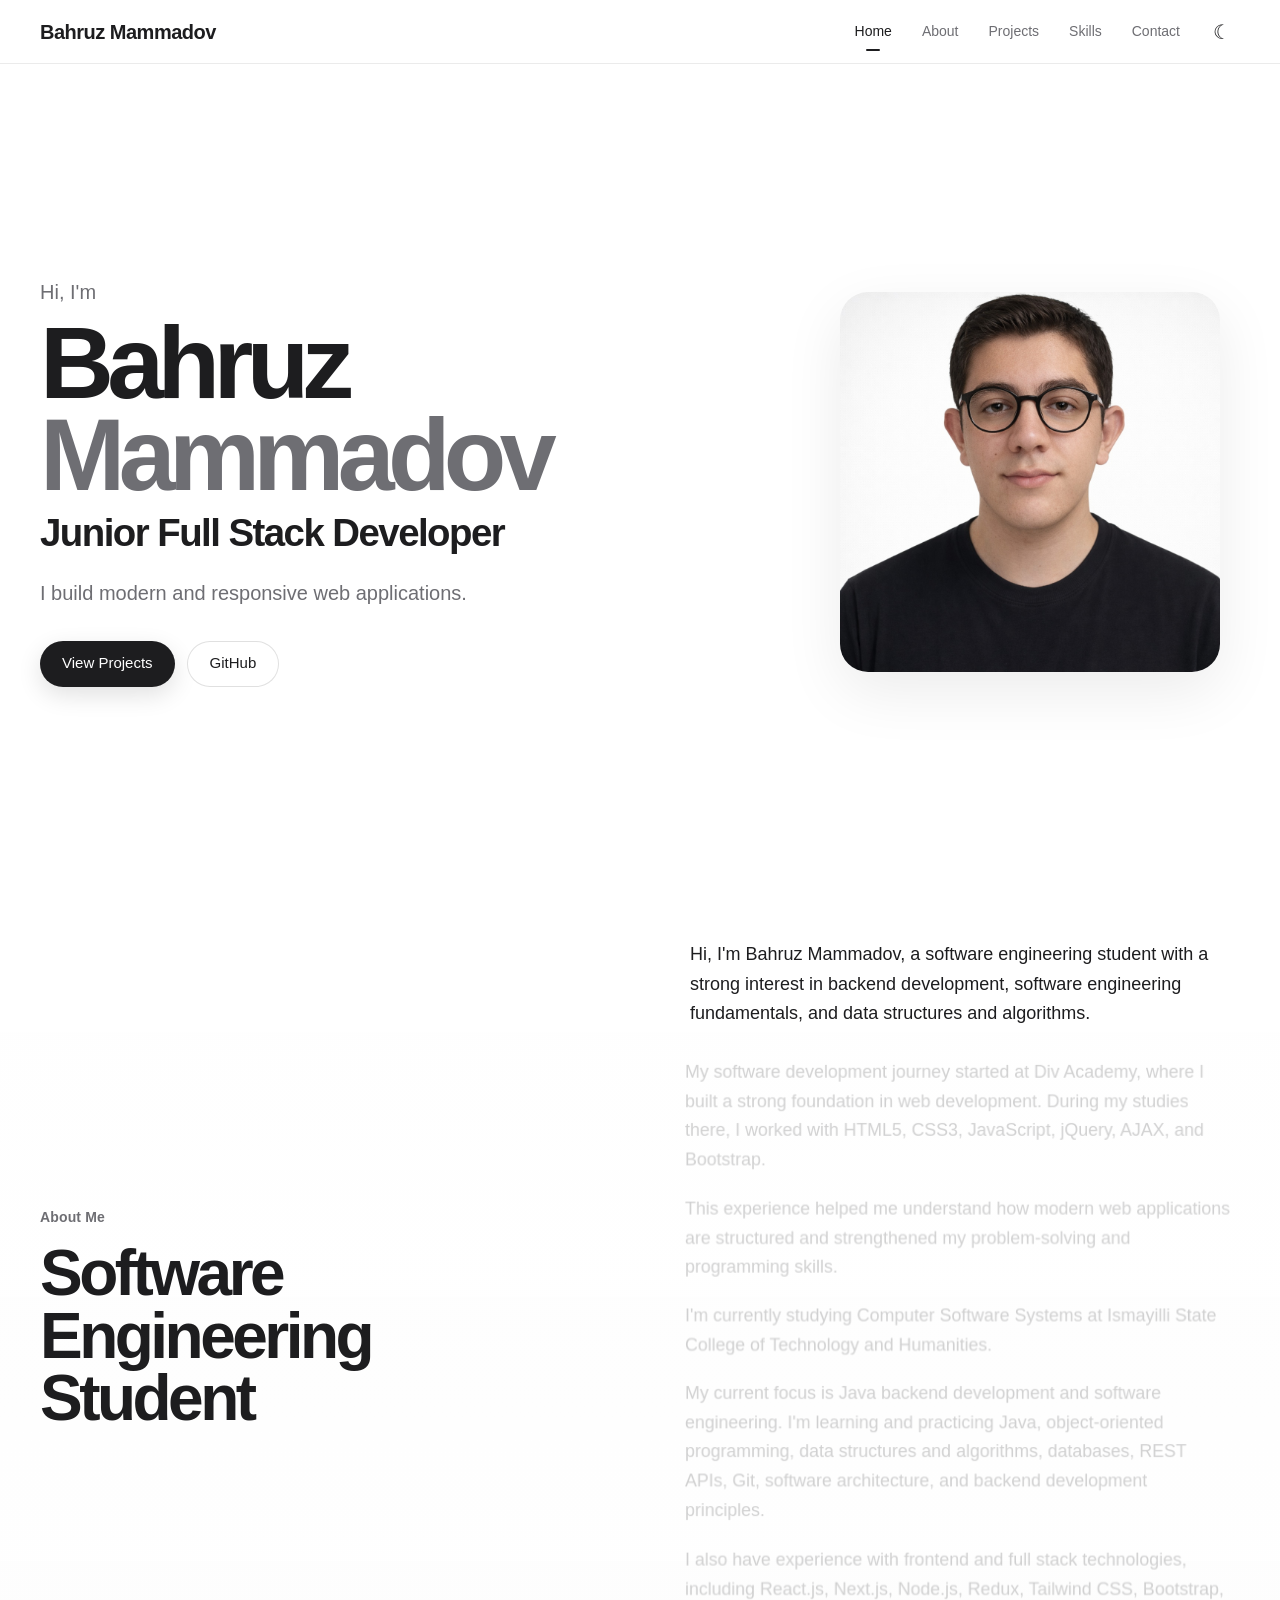
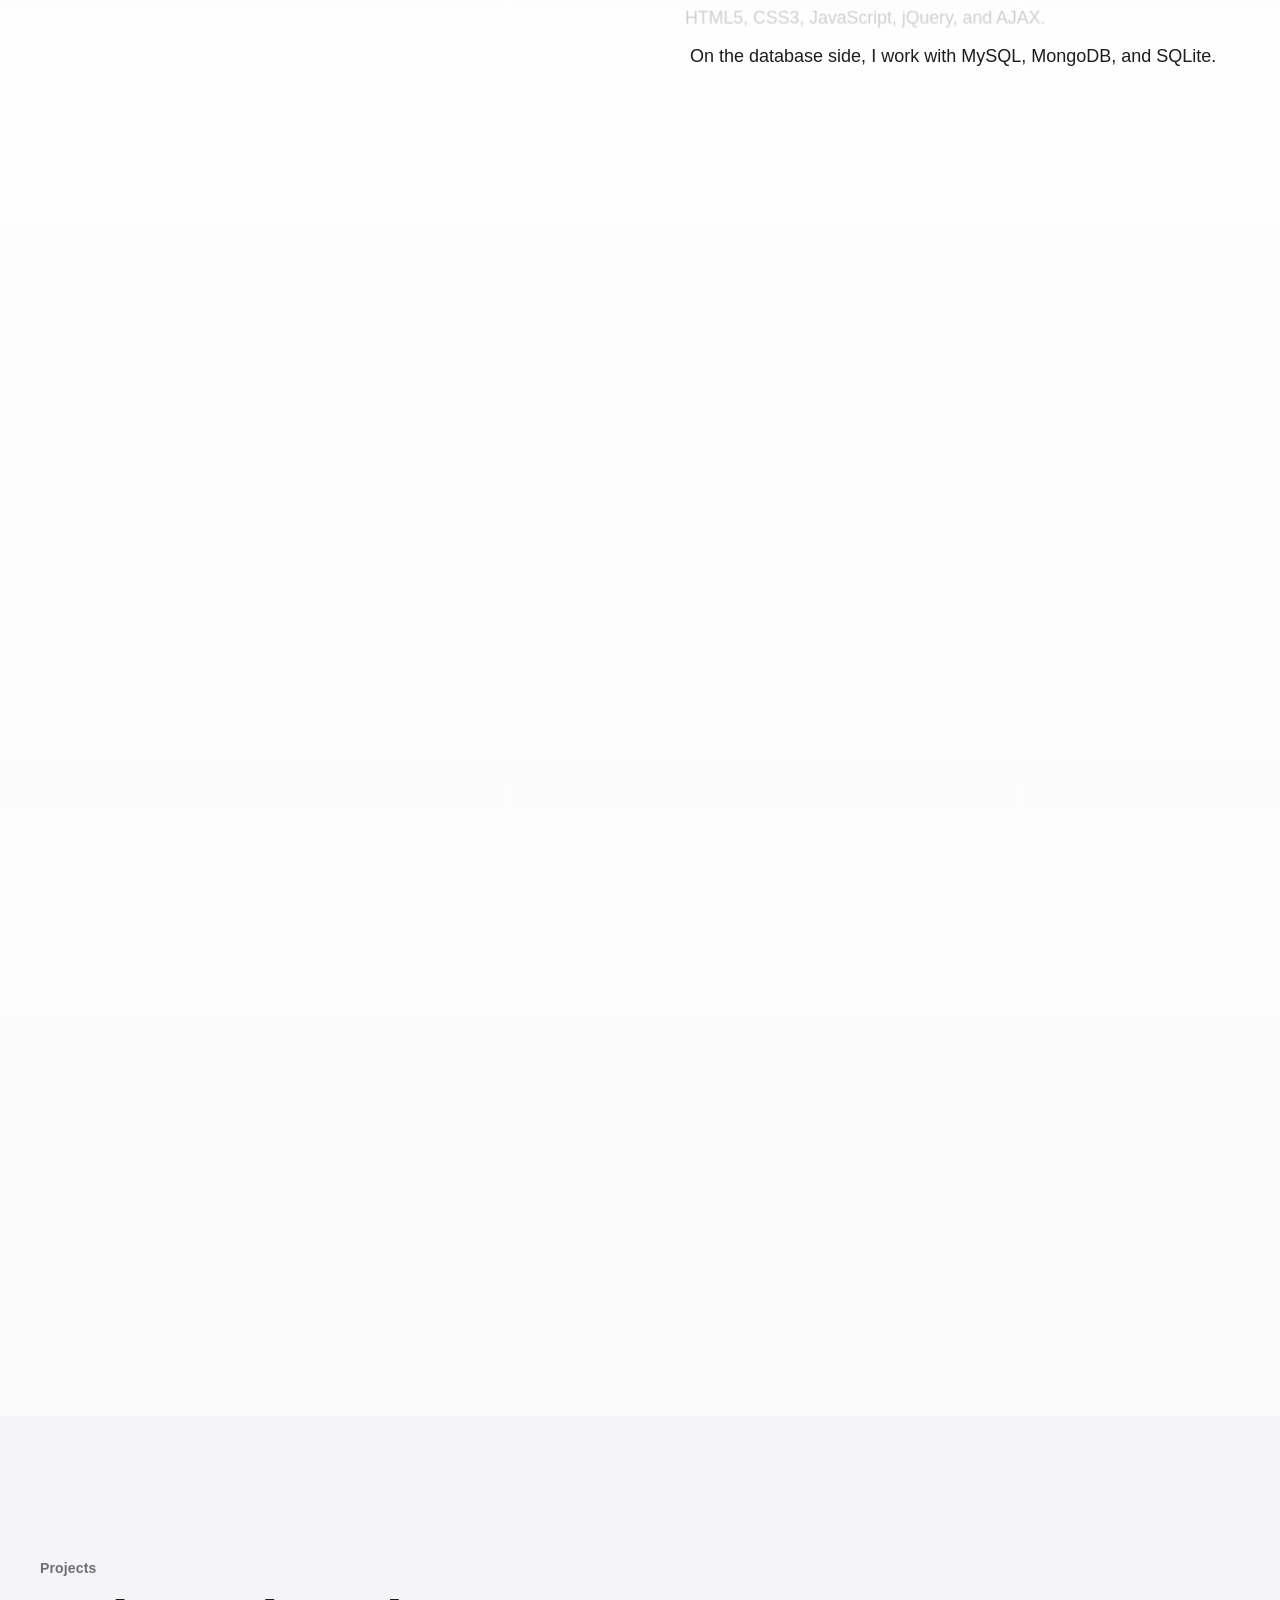
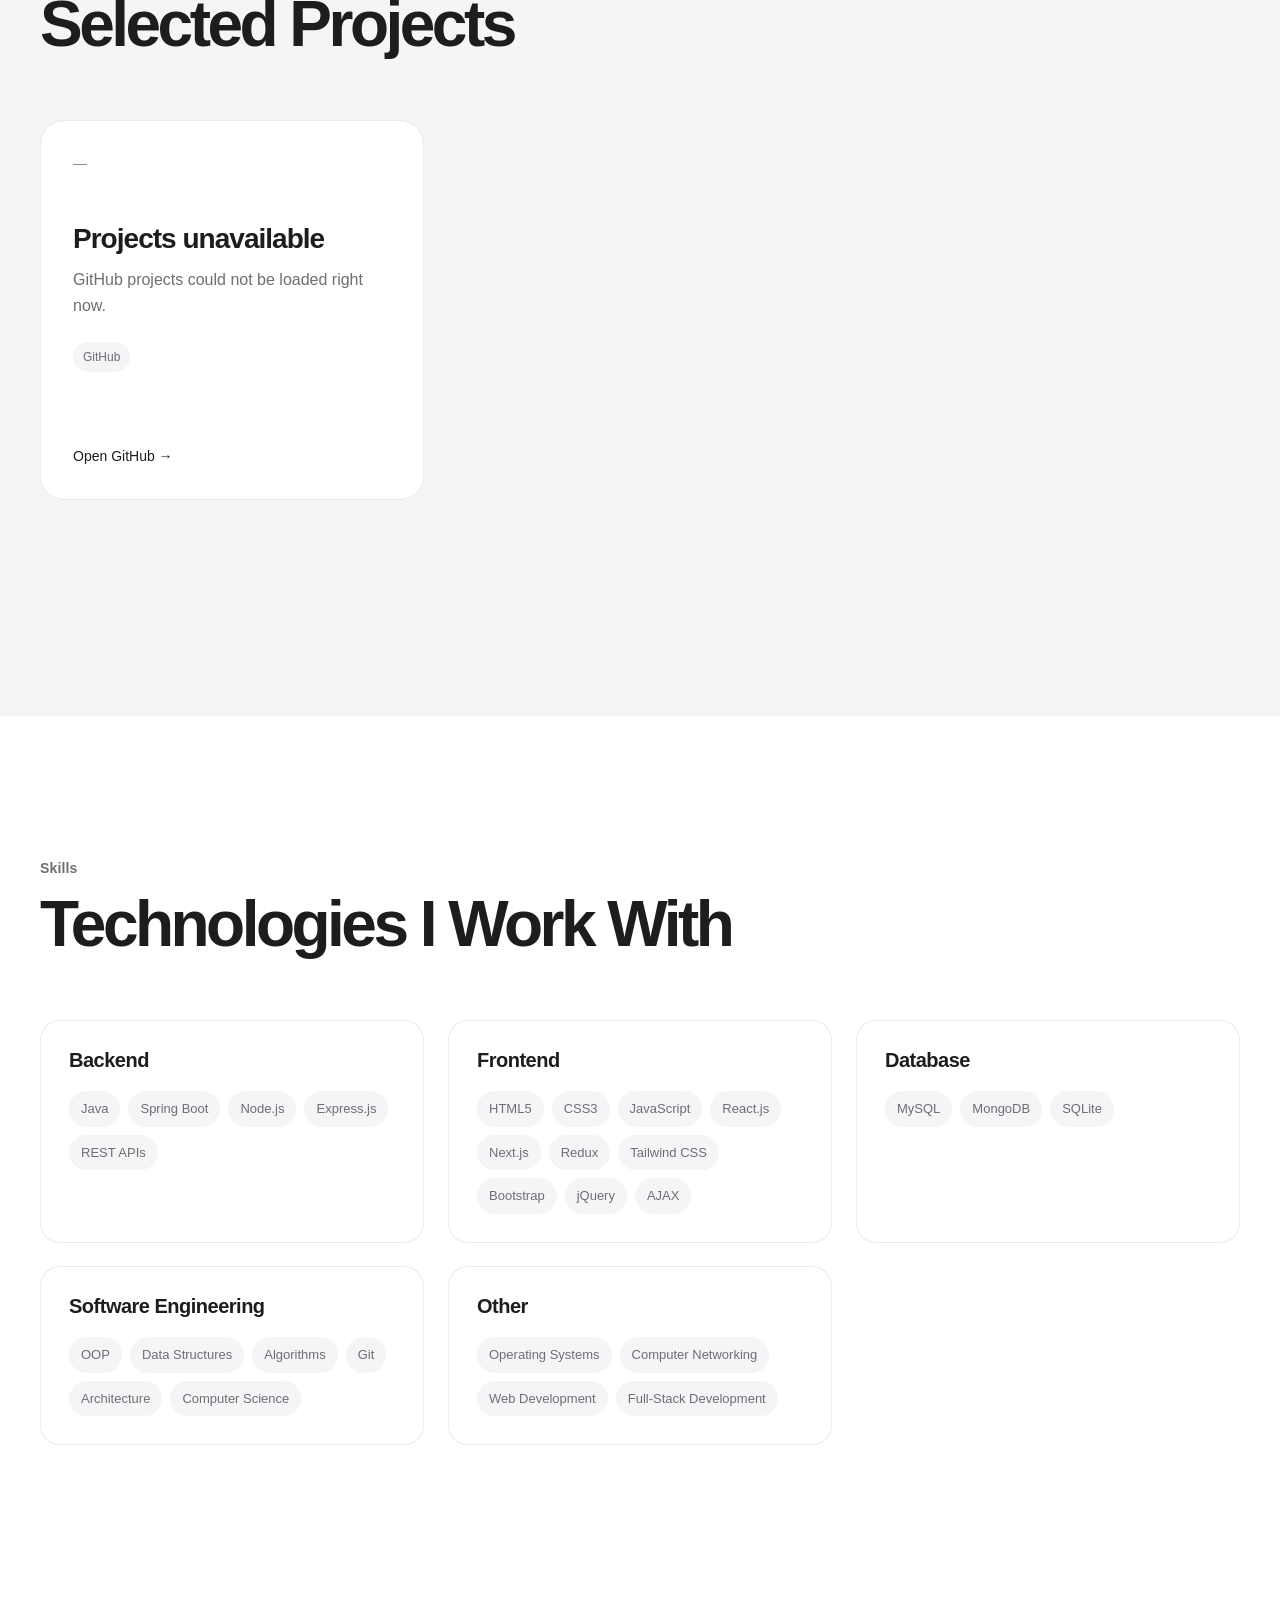
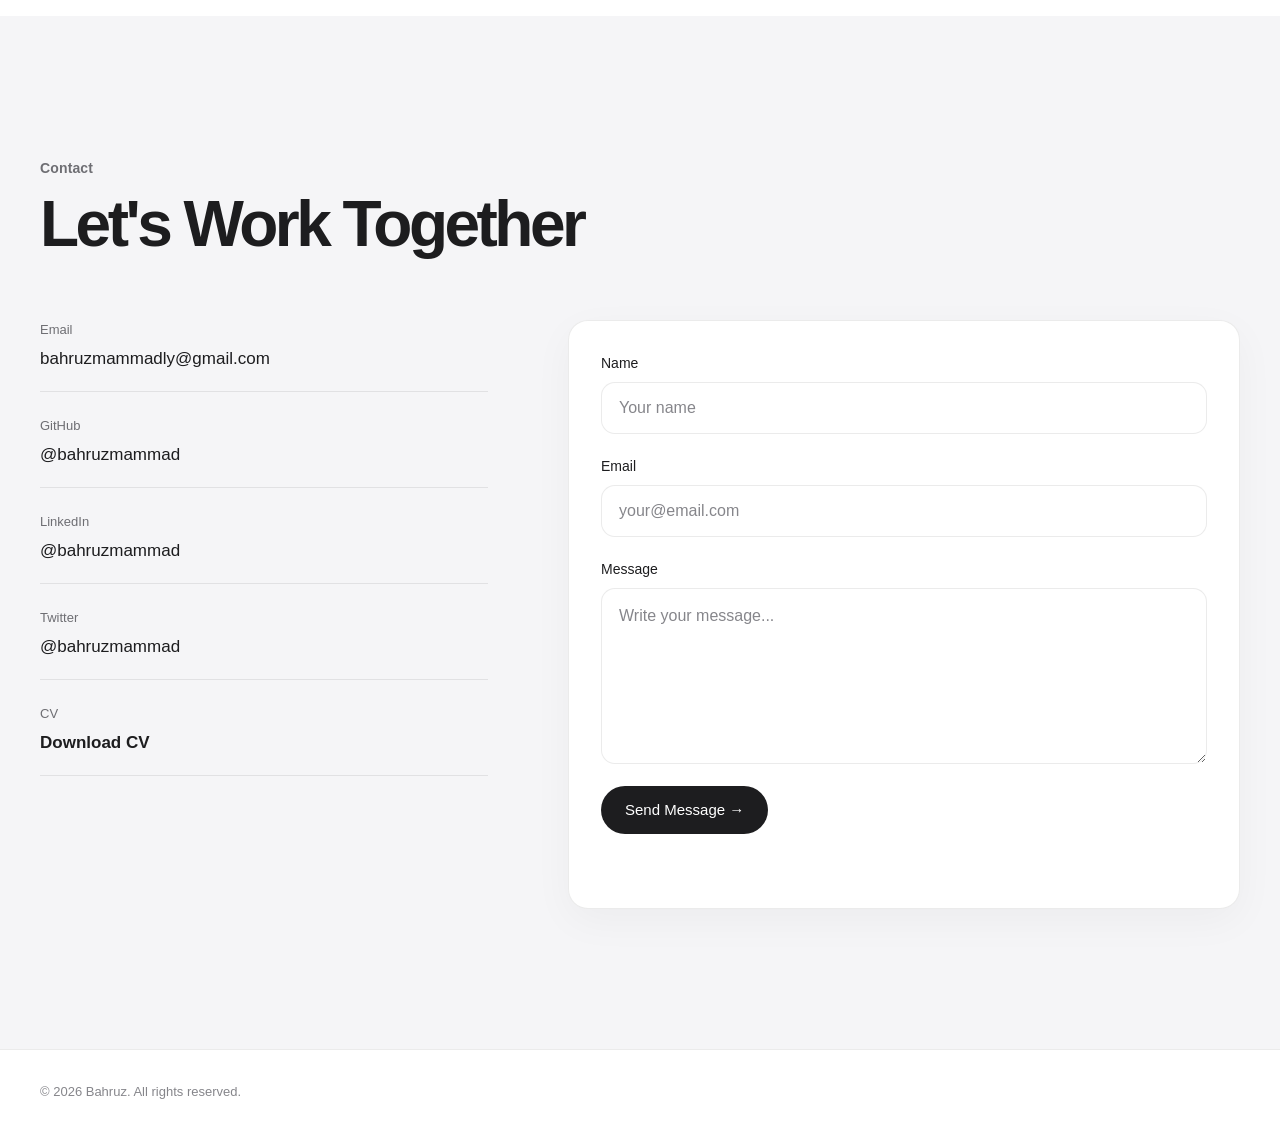
==== commit f870eb9a: "Fixed on toogle" ====
--- a/index.html
+++ b/index.html
@@ -10,11 +10,7 @@
         <meta name="author" content="Bahruz Mammadov" />
         <meta name="theme-color" content="#ffffff" id="theme-color" />
         <title>Bahruz Mammadov — Junior Full Stack Developer</title>
-        <link rel="stylesheet" href="asserts/css/styles.css" />
-        <!--
-            Apply the saved theme before the page renders.
-            This helps prevent a flash of the wrong theme.
-        -->
+        <!-- Prevent theme flash -->
         <script>
             (function () {
                 try {
@@ -29,6 +25,7 @@
                 }
             })();
         </script>
+        <link rel="stylesheet" href="asserts/css/styles.css" />
     </head>
     <body>
         <!-- =====================================================
@@ -58,24 +55,19 @@
                         </li>
                     </ul>
                     <!-- =================================================
-                         THEME TOGGLE
+                         THEME ICON
                     ================================================== -->
                     <div class="theme-switcher">
                         <button
                             type="button"
-                            class="theme-toggle"
+                            class="theme-icon-button"
                             id="theme-toggle"
                             aria-label="Switch to dark mode"
                             aria-pressed="false"
+                            title="Switch to dark mode"
                         >
-                            <span class="theme-toggle-track" aria-hidden="true">
-                                <span class="theme-toggle-thumb"></span>
-                                <span class="theme-icon theme-icon-light">
-                                    ☀
-                                </span>
-                                <span class="theme-icon theme-icon-dark">
-                                    ☾
-                                </span>
+                            <span class="theme-icon" aria-hidden="true">
+                                ☾
                             </span>
                         </button>
                     </div>
@@ -210,10 +202,7 @@
                         <span class="section-label"> Projects </span>
                         <h2 id="projects-title">Selected Projects</h2>
                     </div>
-                    <!--
-                        GitHub repositories are loaded dynamically
-                        by script.js.
-                    -->
+                    <!-- GitHub repositories loaded by script.js -->
                     <div
                         class="projects-grid"
                         id="github-projects"
@@ -323,10 +312,10 @@
                                 <li class="contact-item reveal">
                                     <span> Email </span>
                                     <a
-                                        href="mailto:bahruzmammad@gmail.com"
+                                        href="mailto:bahruzmammadly@gmail.com"
                                         aria-label="Send email to Bahruz Mammadov"
                                     >
-                                        bahruzmammad@gmail.com
+                                        bahruzmammadly@gmail.com
                                     </a>
                                 </li>
                                 <!-- GITHUB -->
--- a/asserts/css/styles.css
+++ b/asserts/css/styles.css
@@ -94,10 +94,6 @@
 body.no-scroll {
     overflow: hidden;
 }
-::selection {
-    color: var(--selection-color);
-    background: var(--selection-background);
-}
 a {
     color: inherit;
     text-decoration: none;
@@ -118,11 +114,15 @@
 ul {
     list-style: none;
 }
+::selection {
+    color: var(--selection-color);
+    background: var(--selection-background);
+}
 /* ========================================
    ACCESSIBILITY
 ======================================== */
 :focus-visible {
-    outline: 3px solid currentColor;
+    outline: 3px solid var(--text-primary);
     outline-offset: 4px;
 }
 button:focus-visible,
@@ -157,7 +157,6 @@
         border-color 0.45s var(--ease-apple);
 }
 .navbar {
-    width: min(calc(100% - 48px), var(--container-width));
     height: 100%;
     display: flex;
     align-items: center;
@@ -169,10 +168,12 @@
 ======================================== */
 .logo {
     flex-shrink: 0;
+    color: var(--text-primary);
     font-size: 20px;
     font-weight: 600;
     letter-spacing: -0.025em;
     transition:
+        color 0.45s var(--ease-apple),
         opacity 0.25s var(--ease-apple),
         transform 0.25s var(--ease-apple);
 }
@@ -184,10 +185,10 @@
    NAV RIGHT
 ======================================== */
 .nav-right {
+    min-width: 0;
     display: flex;
     align-items: center;
     gap: 24px;
-    min-width: 0;
 }
 /* ========================================
    NAV LIST
@@ -204,6 +205,7 @@
     color: var(--text-secondary);
     font-size: 14px;
     font-weight: 400;
+    white-space: nowrap;
     transition:
         color 0.25s var(--ease-apple),
         opacity 0.25s var(--ease-apple);
@@ -238,103 +240,49 @@
     align-items: center;
     justify-content: center;
 }
-/* ========================================
-   THEME TOGGLE
-======================================== */
-.theme-toggle {
-    position: relative;
-    width: 56px;
-    height: 32px;
+.theme-icon-button {
+    width: 36px;
+    height: 36px;
     display: inline-flex;
     align-items: center;
     justify-content: center;
     padding: 0;
     color: var(--text-primary);
     background: transparent;
-    border-radius: 999px;
-    transition:
-        transform 0.3s var(--ease-apple),
-        opacity 0.3s var(--ease-apple);
-}
-.theme-toggle:hover {
-    transform: translate3d(0, -1px, 0);
-    opacity: 0.9;
-}
-.theme-toggle-track {
-    position: relative;
-    width: 56px;
-    height: 32px;
-    display: block;
-    background: var(--toggle-background);
-    border: 1px solid var(--border);
-    border-radius: 999px;
-    overflow: hidden;
-    transition:
-        background-color 0.45s var(--ease-apple),
-        border-color 0.45s var(--ease-apple),
-        box-shadow 0.45s var(--ease-apple);
-}
-.theme-toggle:hover .theme-toggle-track {
-    box-shadow: 0 4px 14px rgba(0, 0, 0, 0.08);
-}
-.theme-toggle-thumb {
-    position: absolute;
-    top: 3px;
-    left: 3px;
-    width: 24px;
-    height: 24px;
     border-radius: 50%;
-    background: var(--toggle-thumb);
-    box-shadow:
-        0 1px 3px rgba(0, 0, 0, 0.16),
-        0 2px 8px rgba(0, 0, 0, 0.08);
-    transform: translate3d(0, 0, 0);
-    transition:
-        transform 0.45s var(--ease-apple),
-        background-color 0.45s var(--ease-apple),
-        box-shadow 0.45s var(--ease-apple);
-}
-.theme-icon {
-    position: absolute;
-    top: 50%;
-    display: inline-flex;
-    align-items: center;
-    justify-content: center;
-    width: 14px;
-    height: 14px;
-    color: var(--toggle-icon);
-    font-size: 12px;
+    -webkit-tap-highlight-color: transparent;
+    transition:
+        color 0.45s var(--ease-apple),
+        background-color 0.3s var(--ease-apple),
+        opacity 0.3s var(--ease-apple),
+        transform 0.3s var(--ease-apple);
+}
+.theme-icon-button:hover {
+    background: var(--background-light);
+    opacity: 0.75;
+    transform: translate3d(0, -2px, 0);
+}
+.theme-icon-button:active {
+    transform: scale(0.9);
+}
+.theme-icon-button .theme-icon {
+    display: inline-block;
+    width: auto;
+    height: auto;
+    color: var(--text-primary);
+    font-size: 20px;
     line-height: 1;
     pointer-events: none;
-    transform: translateY(-50%);
-    transition:
-        opacity 0.35s var(--ease-apple),
-        transform 0.35s var(--ease-apple),
-        color 0.45s var(--ease-apple);
-}
-.theme-icon-light {
-    left: 8px;
-    opacity: 1;
-    transform: translate3d(0, -50%, 0) scale(1);
-}
-.theme-icon-dark {
-    right: 8px;
-    opacity: 0.35;
-    transform: translate3d(0, -50%, 0) scale(0.8);
-}
-/* ========================================
-   DARK TOGGLE STATE
-======================================== */
-html[data-theme="dark"] .theme-toggle-thumb {
-    transform: translate3d(24px, 0, 0);
-}
-html[data-theme="dark"] .theme-icon-light {
-    opacity: 0.35;
-    transform: translate3d(0, -50%, 0) scale(0.8);
-}
-html[data-theme="dark"] .theme-icon-dark {
-    opacity: 1;
-    transform: translate3d(0, -50%, 0) scale(1);
+    transform: rotate(0deg);
+    transition:
+        color 0.45s var(--ease-apple),
+        transform 0.35s var(--ease-apple);
+}
+.theme-icon-button:hover .theme-icon {
+    transform: rotate(12deg);
+}
+html[data-theme="dark"] .theme-icon-button:hover .theme-icon {
+    transform: rotate(-12deg);
 }
 /* ========================================
    GLOBAL SECTION
@@ -360,10 +308,12 @@
 }
 .section-header h2,
 .about-header h2 {
+    color: var(--text-primary);
     font-size: clamp(42px, 5vw, 72px);
     line-height: 0.98;
     letter-spacing: -0.055em;
     font-weight: 600;
+    transition: color 0.45s var(--ease-apple);
 }
 /* ========================================
    HERO
@@ -396,10 +346,12 @@
 }
 .hero-text h1 {
     margin-bottom: 12px;
+    color: var(--text-primary);
     font-size: clamp(64px, 8vw, 110px);
     line-height: 0.9;
     letter-spacing: -0.065em;
     font-weight: 700;
+    transition: color 0.45s var(--ease-apple);
 }
 .hero-highlight {
     color: var(--text-secondary);
@@ -407,10 +359,12 @@
 }
 .hero-text h2 {
     margin-bottom: 24px;
+    color: var(--text-primary);
     font-size: clamp(28px, 3vw, 44px);
     line-height: 1.05;
     letter-spacing: -0.04em;
     font-weight: 600;
+    transition: color 0.45s var(--ease-apple);
 }
 .hero-description {
     max-width: 620px;
@@ -487,8 +441,7 @@
     transform: translate3d(0, 0, 0) scale(1);
     transition:
         transform 0.7s var(--ease-apple),
-        box-shadow 0.7s var(--ease-apple),
-        filter 0.45s var(--ease-apple);
+        box-shadow 0.7s var(--ease-apple);
 }
 .hero-image:hover img {
     transform: translate3d(0, -6px, 0) scale(1.015);
@@ -523,7 +476,14 @@
     background: linear-gradient(
         to bottom,
         transparent,
-        color-mix(in srgb, var(--background) 4%, transparent)
+        rgba(128, 128, 128, 0.03)
+    );
+}
+html[data-theme="dark"] .about::after {
+    background: linear-gradient(
+        to bottom,
+        transparent,
+        rgba(255, 255, 255, 0.02)
     );
 }
 .about-content {
@@ -769,8 +729,8 @@
     line-height: 1.1;
     letter-spacing: -0.025em;
     transition:
-        transform 0.4s var(--ease-apple),
-        color 0.45s var(--ease-apple);
+        color 0.45s var(--ease-apple),
+        transform 0.4s var(--ease-apple);
 }
 .skill-group:hover h3 {
     transform: translate3d(0, -2px, 0);
@@ -945,8 +905,7 @@
 .form-group input:focus,
 .form-group textarea:focus {
     border-color: var(--text-primary);
-    box-shadow: 0 0 0 4px
-        color-mix(in srgb, var(--text-primary) 8%, transparent);
+    box-shadow: 0 0 0 4px rgba(128, 128, 128, 0.12);
 }
 /* ========================================
    CONTACT BUTTON
@@ -1025,7 +984,7 @@
     transform: translate3d(0, 0, 0);
 }
 /*
- * Dynamic GitHub content.
+ * GitHub loading state.
  */
 .github-loading.reveal,
 .github-loading.reveal.visible {
@@ -1034,7 +993,7 @@
     transition-delay: 0s !important;
 }
 /*
- * About paragraphs have their own
+ * About paragraphs use their own
  * animation system.
  */
 .about-body p.reveal {
@@ -1083,11 +1042,14 @@
         gap: 18px;
     }
     .nav-right {
+        min-width: 0;
+        flex: 1;
         gap: 16px;
+        overflow: hidden;
+    }
+    .nav-list {
         min-width: 0;
-        overflow: hidden;
-    }
-    .nav-list {
+        flex: 1;
         gap: 18px;
         overflow-x: auto;
         scrollbar-width: none;
@@ -1096,11 +1058,8 @@
         display: none;
     }
     .nav-list a {
+        flex-shrink: 0;
         font-size: 13px;
-        white-space: nowrap;
-    }
-    .theme-switcher {
-        padding-left: 2px;
     }
     /* ====================================
        HERO
@@ -1182,7 +1141,7 @@
     }
     .navbar {
         width: calc(100% - 32px);
-        gap: 12px;
+        gap: 10px;
         justify-content: space-between;
         overflow: visible;
     }
@@ -1196,7 +1155,7 @@
     .nav-right {
         flex: 1;
         justify-content: flex-end;
-        gap: 10px;
+        gap: 8px;
         min-width: 0;
     }
     .nav-list {
@@ -1218,30 +1177,12 @@
     .theme-switcher {
         flex-shrink: 0;
     }
-    .theme-toggle,
-    .theme-toggle-track {
-        width: 50px;
-        height: 30px;
-    }
-    .theme-toggle-thumb {
-        width: 22px;
-        height: 22px;
-        top: 3px;
-        left: 3px;
-    }
-    html[data-theme="dark"] .theme-toggle-thumb {
-        transform: translate3d(20px, 0, 0);
-    }
-    .theme-icon {
-        width: 13px;
-        height: 13px;
-        font-size: 11px;
-    }
-    .theme-icon-light {
-        left: 7px;
-    }
-    .theme-icon-dark {
-        right: 7px;
+    .theme-icon-button {
+        width: 34px;
+        height: 34px;
+    }
+    .theme-icon-button .theme-icon {
+        font-size: 18px;
     }
     /* ====================================
        HERO
@@ -1365,42 +1306,26 @@
 ======================================== */
 @media (max-width: 430px) {
     .navbar {
-        gap: 8px;
+        gap: 7px;
     }
     .logo {
         font-size: 15px;
     }
     .nav-right {
-        gap: 8px;
+        gap: 6px;
     }
     .nav-list {
-        gap: 12px;
+        gap: 11px;
     }
     .nav-list a {
         font-size: 11px;
     }
-    .theme-toggle,
-    .theme-toggle-track {
-        width: 46px;
-        height: 28px;
-    }
-    .theme-toggle-thumb {
-        width: 20px;
-        height: 20px;
-        top: 3px;
-        left: 3px;
-    }
-    html[data-theme="dark"] .theme-toggle-thumb {
-        transform: translate3d(18px, 0, 0);
-    }
-    .theme-icon {
-        font-size: 10px;
-    }
-    .theme-icon-light {
-        left: 6px;
-    }
-    .theme-icon-dark {
-        right: 6px;
+    .theme-icon-button {
+        width: 32px;
+        height: 32px;
+    }
+    .theme-icon-button .theme-icon {
+        font-size: 17px;
     }
 }
 /* ========================================
@@ -1442,8 +1367,7 @@
     .hero-image img,
     .button,
     .contact-button,
-    .theme-toggle,
-    .theme-toggle-thumb,
+    .theme-icon-button,
     .theme-icon {
         transform: none !important;
         transition: none !important;
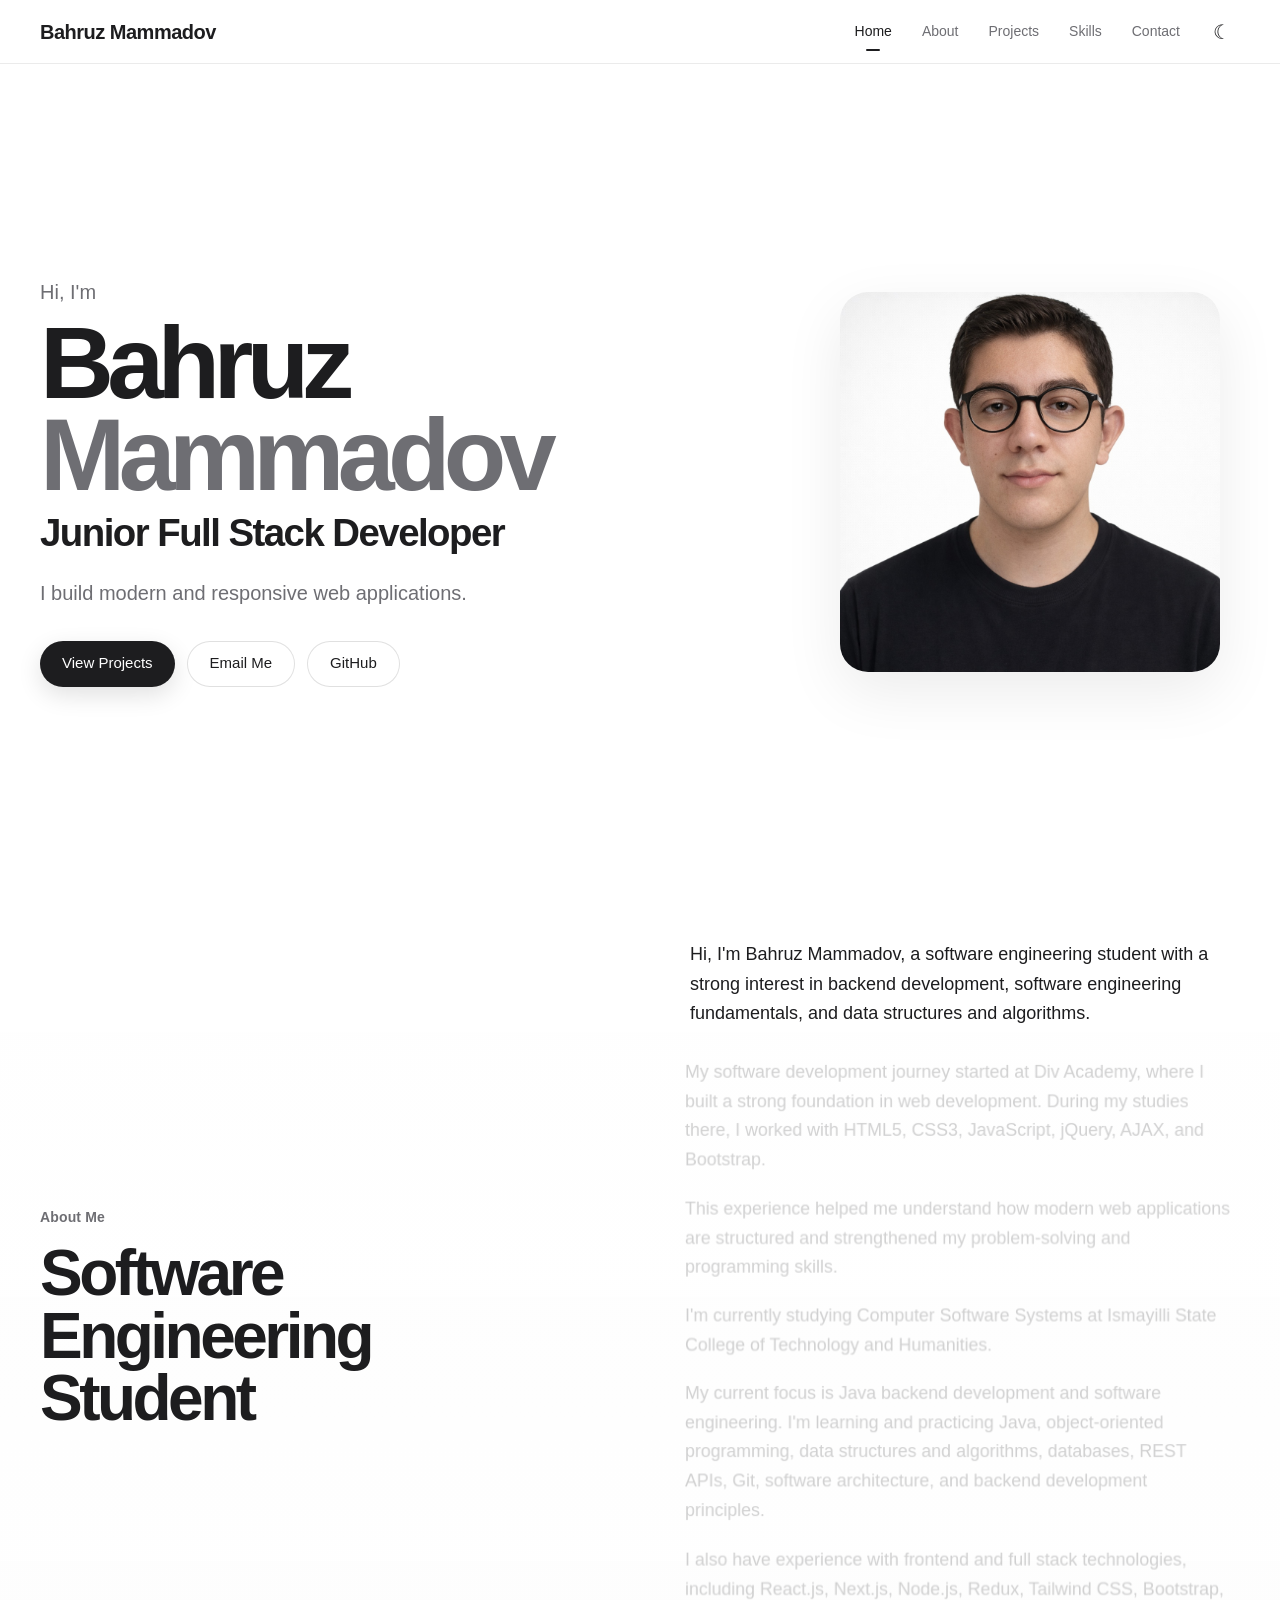
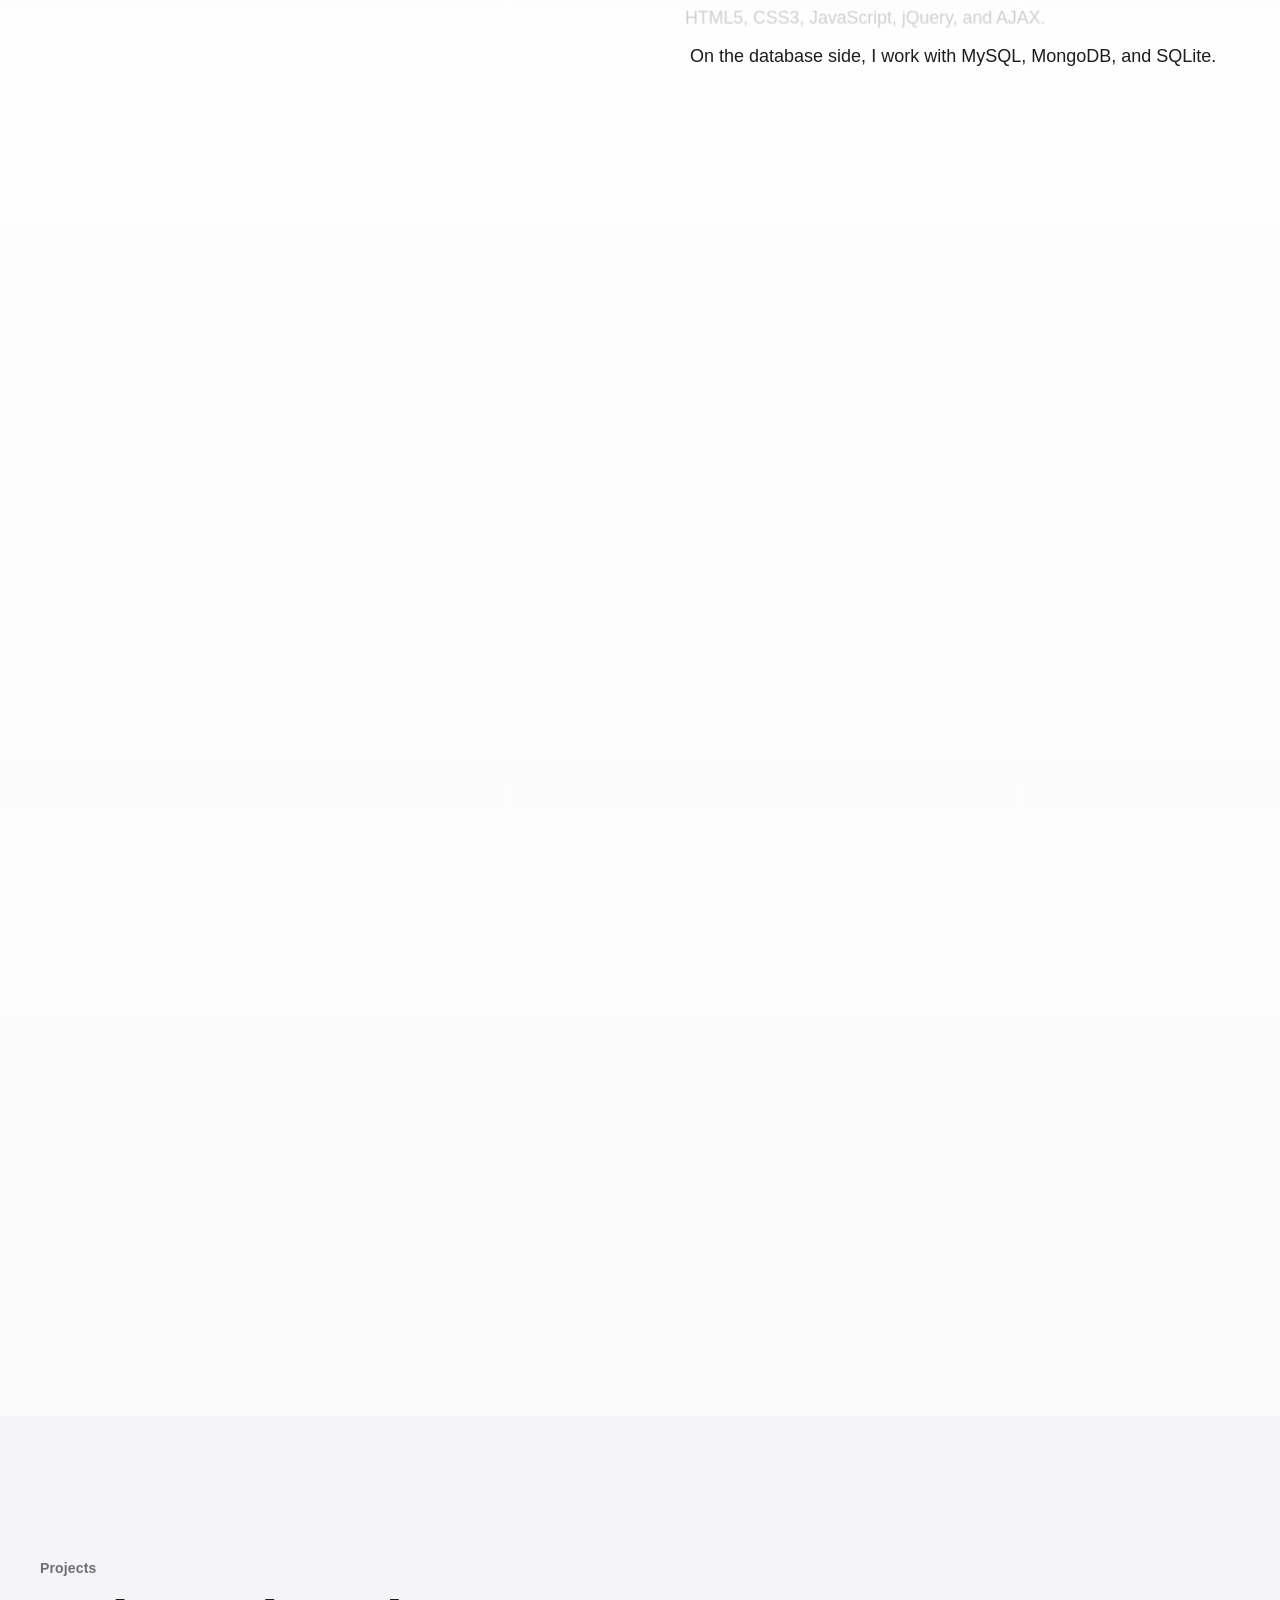
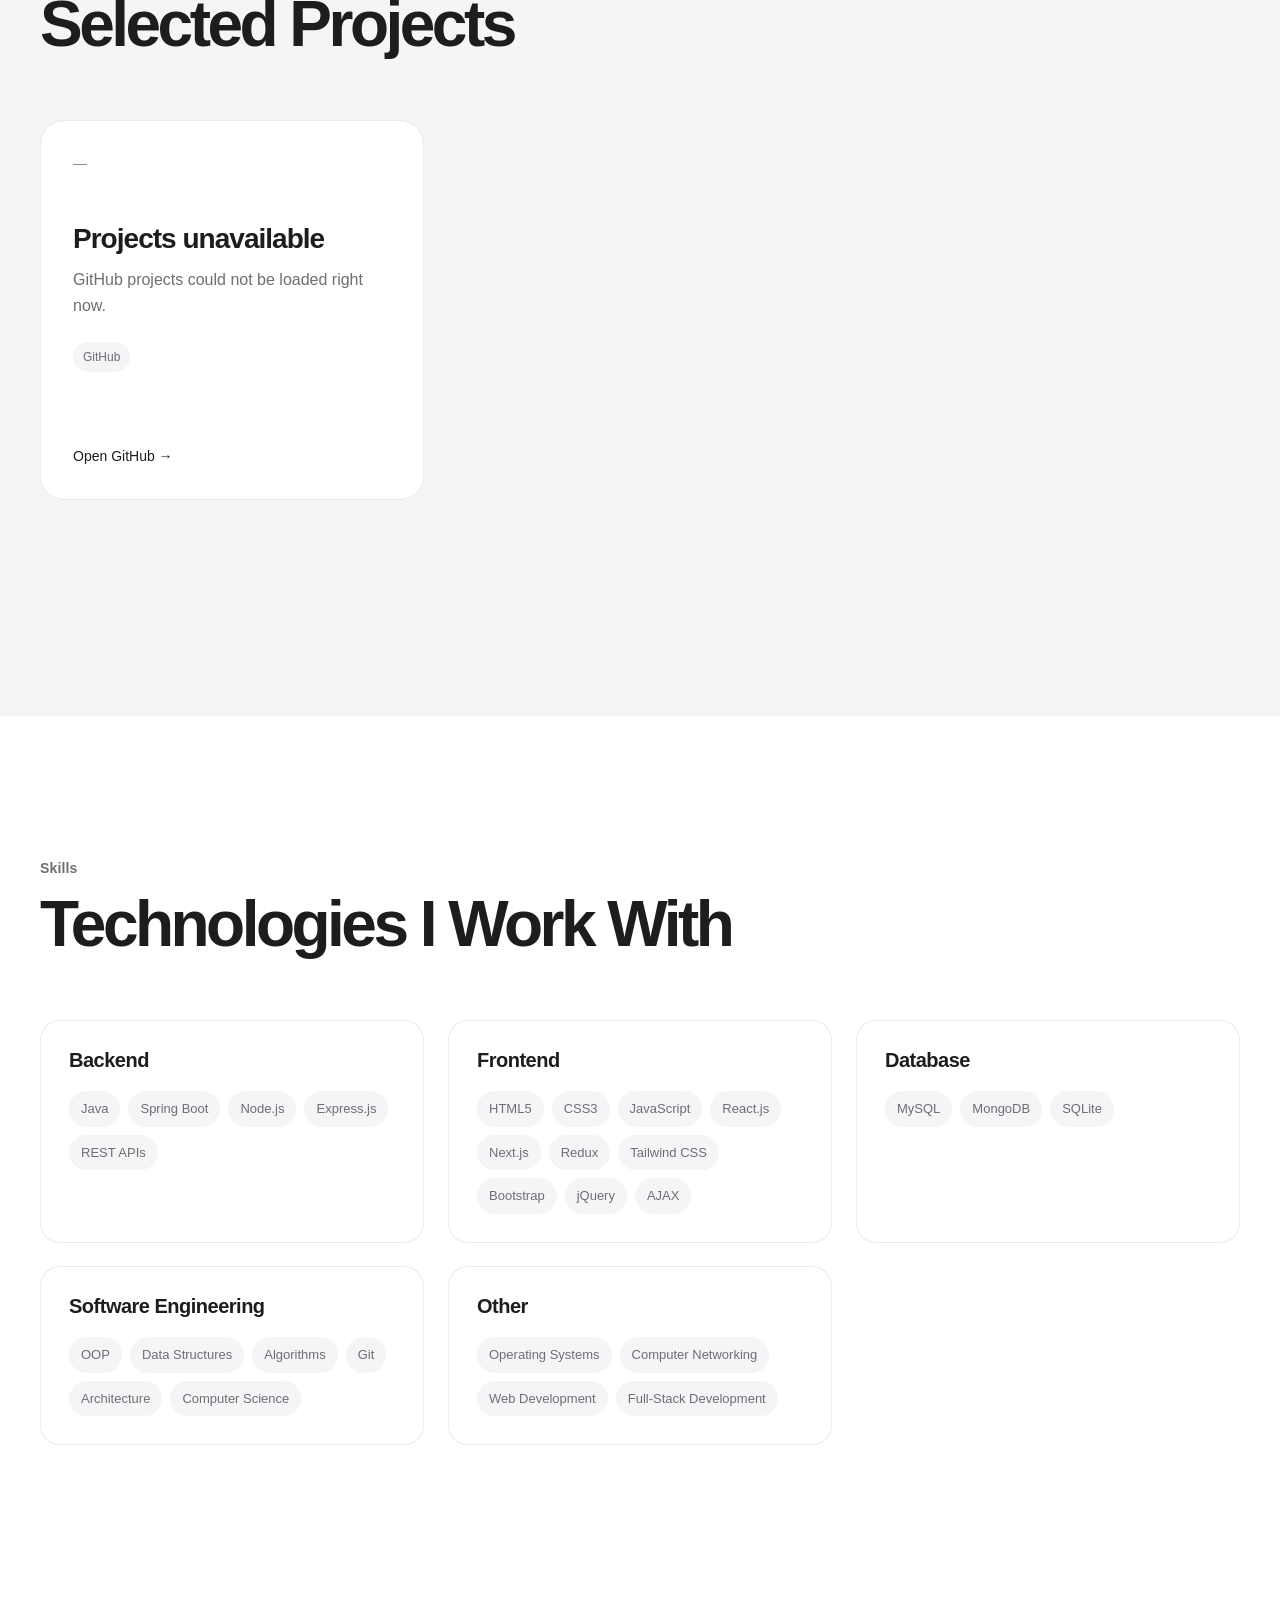
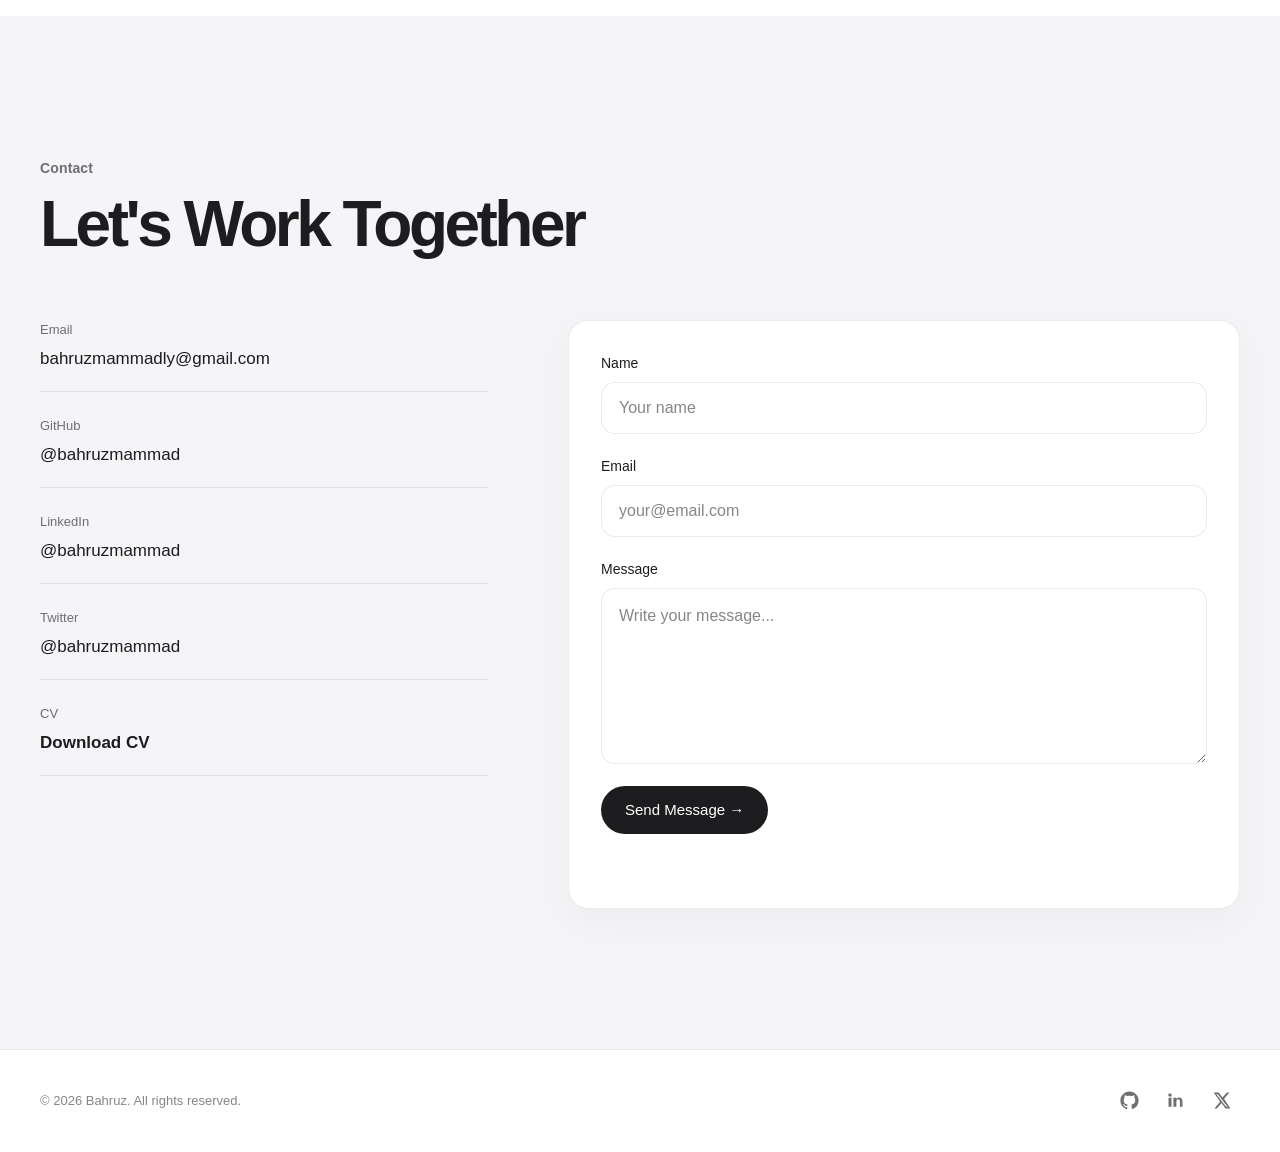
==== commit 7212cbcf: "fixed mail" ====
--- a/index.html
+++ b/index.html
@@ -10,7 +10,6 @@
         <meta name="author" content="Bahruz Mammadov" />
         <meta name="theme-color" content="#ffffff" id="theme-color" />
         <title>Bahruz Mammadov — Junior Full Stack Developer</title>
-        <!-- Prevent theme flash -->
         <script>
             (function () {
                 try {
@@ -28,9 +27,6 @@
         <link rel="stylesheet" href="asserts/css/styles.css" />
     </head>
     <body>
-        <!-- =====================================================
-             HEADER / NAVBAR
-        ====================================================== -->
         <header class="header-nav">
             <nav class="navbar container" aria-label="Main navigation">
                 <a href="#home" class="logo" aria-label="Bahruz Mammadov home">
@@ -54,9 +50,6 @@
                             <a href="#contact"> Contact </a>
                         </li>
                     </ul>
-                    <!-- =================================================
-                         THEME ICON
-                    ================================================== -->
                     <div class="theme-switcher">
                         <button
                             type="button"
@@ -75,9 +68,6 @@
             </nav>
         </header>
         <main>
-            <!-- =================================================
-                 HOME
-            ================================================== -->
             <section id="home" class="hero" aria-labelledby="hero-title">
                 <div class="container hero-content">
                     <div class="hero-text reveal">
@@ -95,6 +85,13 @@
                                 View Projects
                             </a>
                             <a
+                                href="mailto:bahruzmammadly@gmail.com"
+                                class="button button-secondary"
+                                aria-label="Email Bahruz Mammadov"
+                            >
+                                Email Me
+                            </a>
+                            <a
                                 href="https://github.com/bahruzmammad"
                                 target="_blank"
                                 rel="noopener noreferrer"
@@ -115,9 +112,6 @@
                     </div>
                 </div>
             </section>
-            <!-- =================================================
-                 ABOUT
-            ================================================== -->
             <section id="about" class="about" aria-labelledby="about-title">
                 <div class="about-sticky">
                     <div class="container about-content">
@@ -189,9 +183,6 @@
                     </div>
                 </div>
             </section>
-            <!-- =================================================
-                 PROJECTS
-            ================================================== -->
             <section
                 id="projects"
                 class="projects section"
@@ -202,7 +193,6 @@
                         <span class="section-label"> Projects </span>
                         <h2 id="projects-title">Selected Projects</h2>
                     </div>
-                    <!-- GitHub repositories loaded by script.js -->
                     <div
                         class="projects-grid"
                         id="github-projects"
@@ -222,9 +212,6 @@
                     </div>
                 </div>
             </section>
-            <!-- =================================================
-                 SKILLS
-            ================================================== -->
             <section
                 id="skills"
                 class="skills section"
@@ -292,9 +279,6 @@
                     </div>
                 </div>
             </section>
-            <!-- =================================================
-                 CONTACT
-            ================================================== -->
             <section
                 id="contact"
                 class="contact section"
@@ -308,9 +292,8 @@
                     <div class="contact-content">
                         <address class="contact-info">
                             <ul>
-                                <!-- EMAIL -->
                                 <li class="contact-item reveal">
-                                    <span> Email </span>
+                                    <span>Email</span>
                                     <a
                                         href="mailto:bahruzmammadly@gmail.com"
                                         aria-label="Send email to Bahruz Mammadov"
@@ -318,9 +301,8 @@
                                         bahruzmammadly@gmail.com
                                     </a>
                                 </li>
-                                <!-- GITHUB -->
                                 <li class="contact-item reveal">
-                                    <span> GitHub </span>
+                                    <span>GitHub</span>
                                     <a
                                         href="https://github.com/bahruzmammad"
                                         target="_blank"
@@ -330,9 +312,8 @@
                                         @bahruzmammad
                                     </a>
                                 </li>
-                                <!-- LINKEDIN -->
                                 <li class="contact-item reveal">
-                                    <span> LinkedIn </span>
+                                    <span>LinkedIn</span>
                                     <a
                                         href="https://www.linkedin.com/in/bahruzmammad"
                                         target="_blank"
@@ -342,9 +323,8 @@
                                         @bahruzmammad
                                     </a>
                                 </li>
-                                <!-- TWITTER -->
                                 <li class="contact-item reveal">
-                                    <span> Twitter </span>
+                                    <span>Twitter</span>
                                     <a
                                         href="https://twitter.com/bahruzmammad"
                                         target="_blank"
@@ -354,9 +334,8 @@
                                         @bahruzmammad
                                     </a>
                                 </li>
-                                <!-- CV -->
                                 <li class="contact-item reveal">
-                                    <span> CV </span>
+                                    <span>CV</span>
                                     <a
                                         href="asserts/cv/Bahruz-Mammadov-CV.pdf"
                                         download="Bahruz-Mammadov-CV.pdf"
@@ -367,12 +346,11 @@
                                 </li>
                             </ul>
                         </address>
-                        <!-- =================================================
-                             CONTACT FORM
-                        ================================================== -->
                         <form
                             class="contact-form reveal"
-                            novalidate
+                            id="contact-form"
+                            action="https://formspree.io/f/xoeqywza"
+                            method="POST"
                             aria-label="Contact form"
                         >
                             <div class="form-group">
@@ -384,7 +362,6 @@
                                     placeholder="Your name"
                                     autocomplete="name"
                                     required
-                                    aria-required="true"
                                 />
                             </div>
                             <div class="form-group">
@@ -396,7 +373,6 @@
                                     placeholder="your@email.com"
                                     autocomplete="email"
                                     required
-                                    aria-required="true"
                                 />
                             </div>
                             <div class="form-group">
@@ -407,7 +383,6 @@
                                     rows="6"
                                     placeholder="Write your message..."
                                     required
-                                    aria-required="true"
                                 ></textarea>
                             </div>
                             <button type="submit" class="contact-button">
@@ -423,17 +398,67 @@
                 </div>
             </section>
         </main>
-        <!-- =====================================================
-             FOOTER
-        ====================================================== -->
         <footer class="footer">
             <div class="container">
                 <p>© 2026 Bahruz. All rights reserved.</p>
+                <div class="footer-socials" aria-label="Social links">
+                    <a
+                        href="https://github.com/bahruzmammad"
+                        target="_blank"
+                        rel="noopener noreferrer"
+                        aria-label="GitHub"
+                        title="GitHub"
+                    >
+                        <svg
+                            viewBox="0 0 24 24"
+                            aria-hidden="true"
+                            focusable="false"
+                        >
+                            <path
+                                fill="currentColor"
+                                d="M12 .5C5.65.5.5 5.65.5 12c0 5.08 3.29 9.39 7.85 10.91.57.1.78-.25.78-.55 0-.27-.01-1.17-.01-2.13-3.19.69-3.86-1.35-3.86-1.35-.52-1.33-1.27-1.68-1.27-1.68-1.04-.71.08-.7.08-.7 1.15.08 1.75 1.18 1.75 1.18 1.02 1.75 2.68 1.24 3.34.95.1-.74.4-1.24.73-1.52-2.55-.29-5.24-1.28-5.24-5.69 0-1.26.45-2.29 1.18-3.09-.12-.29-.51-1.46.11-3.04 0 0 .96-.31 3.15 1.18a10.9 10.9 0 0 1 5.74 0c2.19-1.49 3.15-1.18 3.15-1.18.62 1.58.23 2.75.11 3.04.73.8 1.18 1.83 1.18 3.09 0 4.42-2.69 5.39-5.25 5.67.41.35.77 1.04.77 2.1 0 1.52-.01 2.74-.01 3.11 0 .3.2.66.79.55A11.51 11.51 0 0 0 23.5 12C23.5 5.65 18.35.5 12 .5Z"
+                            />
+                        </svg>
+                    </a>
+                    <a
+                        href="https://www.linkedin.com/in/bahruzmammad"
+                        target="_blank"
+                        rel="noopener noreferrer"
+                        aria-label="LinkedIn"
+                        title="LinkedIn"
+                    >
+                        <svg
+                            viewBox="0 0 24 24"
+                            aria-hidden="true"
+                            focusable="false"
+                        >
+                            <path
+                                fill="currentColor"
+                                d="M6.94 8.5H3.2V20h3.74V8.5ZM5.07 3A2.17 2.17 0 1 0 5.06 7.34 2.17 2.17 0 0 0 5.07 3ZM20.8 13.42c0-3.47-1.85-5.09-4.32-5.09-1.99 0-2.88 1.09-3.38 1.85V8.5H9.36V20h3.74v-6.4c0-1.68.32-3.31 2.4-3.31 2.05 0 2.08 1.93 2.08 3.42V20h3.22v-6.58Z"
+                            />
+                        </svg>
+                    </a>
+                    <a
+                        href="https://twitter.com/bahruzmammad"
+                        target="_blank"
+                        rel="noopener noreferrer"
+                        aria-label="X / Twitter"
+                        title="X / Twitter"
+                    >
+                        <svg
+                            viewBox="0 0 24 24"
+                            aria-hidden="true"
+                            focusable="false"
+                        >
+                            <path
+                                fill="currentColor"
+                                d="M18.9 2H22l-6.77 7.74L23.2 22h-6.24l-4.89-6.78L6.14 22H3l7.24-8.28L2.2 2h6.4l4.42 6.19L18.9 2Zm-1.1 17.87h1.72L7.27 4.02H5.43L17.8 19.87Z"
+                            />
+                        </svg>
+                    </a>
+                </div>
             </div>
         </footer>
-        <!-- =====================================================
-             SCRIPTS
-        ====================================================== -->
         <script src="https://code.jquery.com/jquery-3.7.1.min.js"></script>
         <script src="asserts/js/script.js"></script>
     </body>
--- a/asserts/css/styles.css
+++ b/asserts/css/styles.css
@@ -1,6 +1,3 @@
-/* ========================================
-   RESET
-======================================== */
 * {
     margin: 0;
     padding: 0;
@@ -25,9 +22,6 @@
     --button-primary-background: #1d1d1f;
     --button-primary-color: #ffffff;
     --button-secondary-background: rgba(255, 255, 255, 0.8);
-    --toggle-background: #e9e9eb;
-    --toggle-thumb: #ffffff;
-    --toggle-icon: #6e6e73;
     --shadow-soft: 0 12px 40px rgba(0, 0, 0, 0.04);
     --shadow-card: 0 18px 45px rgba(0, 0, 0, 0.06);
     --shadow-image: 0 20px 60px rgba(0, 0, 0, 0.08);
@@ -37,9 +31,6 @@
     --ease-apple: cubic-bezier(0.22, 1, 0.36, 1);
     color-scheme: light;
 }
-/* ========================================
-   DARK THEME
-======================================== */
 html[data-theme="dark"] {
     --text-primary: #f5f5f7;
     --text-secondary: #a1a1a6;
@@ -57,17 +48,11 @@
     --button-primary-background: #f5f5f7;
     --button-primary-color: #000000;
     --button-secondary-background: rgba(255, 255, 255, 0.06);
-    --toggle-background: #363638;
-    --toggle-thumb: #f5f5f7;
-    --toggle-icon: #a1a1a6;
     --shadow-soft: 0 12px 40px rgba(0, 0, 0, 0.28);
     --shadow-card: 0 18px 45px rgba(0, 0, 0, 0.32);
     --shadow-image: 0 20px 60px rgba(0, 0, 0, 0.35);
     color-scheme: dark;
 }
-/* ========================================
-   BASE
-======================================== */
 html {
     scroll-behavior: smooth;
     scroll-padding-top: var(--header-height);
@@ -118,9 +103,6 @@
     color: var(--selection-color);
     background: var(--selection-background);
 }
-/* ========================================
-   ACCESSIBILITY
-======================================== */
 :focus-visible {
     outline: 3px solid var(--text-primary);
     outline-offset: 4px;
@@ -132,16 +114,10 @@
     outline: 3px solid var(--text-primary);
     outline-offset: 4px;
 }
-/* ========================================
-   CONTAINER
-======================================== */
 .container {
     width: min(calc(100% - 48px), var(--container-width));
     margin-inline: auto;
 }
-/* ========================================
-   HEADER
-======================================== */
 .header-nav {
     position: fixed;
     inset: 0 0 auto;
@@ -157,15 +133,14 @@
         border-color 0.45s var(--ease-apple);
 }
 .navbar {
+    width: min(calc(100% - 48px), var(--container-width));
     height: 100%;
+    margin-inline: auto;
     display: flex;
     align-items: center;
     justify-content: space-between;
     gap: 24px;
 }
-/* ========================================
-   LOGO
-======================================== */
 .logo {
     flex-shrink: 0;
     color: var(--text-primary);
@@ -181,18 +156,12 @@
     opacity: 0.65;
     transform: translate3d(0, -1px, 0);
 }
-/* ========================================
-   NAV RIGHT
-======================================== */
 .nav-right {
     min-width: 0;
     display: flex;
     align-items: center;
     gap: 24px;
 }
-/* ========================================
-   NAV LIST
-======================================== */
 .nav-list {
     display: flex;
     align-items: center;
@@ -231,9 +200,6 @@
 .nav-list a.active::after {
     width: 14px;
 }
-/* ========================================
-   THEME SWITCHER
-======================================== */
 .theme-switcher {
     flex-shrink: 0;
     display: flex;
@@ -267,8 +233,6 @@
 }
 .theme-icon-button .theme-icon {
     display: inline-block;
-    width: auto;
-    height: auto;
     color: var(--text-primary);
     font-size: 20px;
     line-height: 1;
@@ -284,9 +248,6 @@
 html[data-theme="dark"] .theme-icon-button:hover .theme-icon {
     transform: rotate(-12deg);
 }
-/* ========================================
-   GLOBAL SECTION
-======================================== */
 .section {
     min-height: 100vh;
     padding: 140px 0;
@@ -315,9 +276,6 @@
     font-weight: 600;
     transition: color 0.45s var(--ease-apple);
 }
-/* ========================================
-   HERO
-======================================== */
 .hero {
     min-height: 100vh;
     padding-top: var(--header-height);
@@ -374,9 +332,6 @@
     line-height: 1.55;
     transition: color 0.45s var(--ease-apple);
 }
-/* ========================================
-   BUTTONS
-======================================== */
 .hero-buttons {
     display: flex;
     flex-wrap: wrap;
@@ -423,9 +378,6 @@
 .button-secondary:hover {
     background: var(--background-light);
 }
-/* ========================================
-   HERO IMAGE
-======================================== */
 .hero-image {
     display: flex;
     justify-content: center;
@@ -450,9 +402,6 @@
 html[data-theme="dark"] .hero-image img {
     box-shadow: 0 20px 60px rgba(0, 0, 0, 0.35);
 }
-/* ========================================
-   ABOUT
-======================================== */
 .about {
     position: relative;
     min-height: 100vh;
@@ -525,9 +474,6 @@
     transform: translate3d(5px, 0, 0) scale(1);
     filter: blur(0);
 }
-/* ========================================
-   PROJECTS
-======================================== */
 .projects {
     background: var(--background-light);
     transition: background-color 0.45s var(--ease-apple);
@@ -538,9 +484,6 @@
     gap: 24px;
     min-height: 380px;
 }
-/* ========================================
-   PROJECT CARD
-======================================== */
 .project-card {
     position: relative;
     min-height: 380px;
@@ -584,9 +527,6 @@
     border-color: var(--border-strong);
     box-shadow: var(--shadow-card);
 }
-/* ========================================
-   PROJECT CONTENT
-======================================== */
 .project-content {
     position: relative;
     z-index: 1;
@@ -633,9 +573,6 @@
     overflow: hidden;
     transition: color 0.45s var(--ease-apple);
 }
-/* ========================================
-   PROJECT TECHNOLOGIES
-======================================== */
 .project-tech {
     display: flex;
     flex-wrap: wrap;
@@ -658,9 +595,6 @@
     transform: translate3d(0, -2px, 0);
     background: var(--surface-hover);
 }
-/* ========================================
-   PROJECT LINK
-======================================== */
 .project-link {
     width: fit-content;
     margin-top: auto;
@@ -676,9 +610,6 @@
     opacity: 0.6;
     transform: translate3d(4px, 0, 0);
 }
-/* ========================================
-   GITHUB LOADING
-======================================== */
 .github-loading {
     pointer-events: none;
     opacity: 1 !important;
@@ -693,9 +624,6 @@
 .github-loading .project-content p {
     color: var(--text-tertiary);
 }
-/* ========================================
-   SKILLS
-======================================== */
 .skills {
     background: var(--background);
     transition: background-color 0.45s var(--ease-apple);
@@ -756,9 +684,6 @@
     background: var(--button-primary-background);
     transform: translate3d(0, -2px, 0);
 }
-/* ========================================
-   CONTACT
-======================================== */
 .contact {
     background: var(--background-light);
     transition: background-color 0.45s var(--ease-apple);
@@ -804,6 +729,7 @@
     color: var(--text-primary);
     font-size: 17px;
     font-weight: 500;
+    overflow-wrap: anywhere;
     transition:
         opacity 0.3s var(--ease-apple),
         transform 0.3s var(--ease-apple),
@@ -827,9 +753,6 @@
     opacity: 0.8;
     transform: translate3d(0, 0, 0);
 }
-/* ========================================
-   CV DOWNLOAD
-======================================== */
 .contact-item a[download] {
     font-weight: 600;
 }
@@ -843,9 +766,6 @@
 .contact-item a[download]:hover::after {
     transform: translate3d(0, 2px, 0);
 }
-/* ========================================
-   CONTACT FORM
-======================================== */
 .contact-form {
     display: flex;
     flex-direction: column;
@@ -907,9 +827,6 @@
     border-color: var(--text-primary);
     box-shadow: 0 0 0 4px rgba(128, 128, 128, 0.12);
 }
-/* ========================================
-   CONTACT BUTTON
-======================================== */
 .contact-button {
     align-self: flex-start;
     min-height: 48px;
@@ -945,9 +862,6 @@
     color: var(--text-secondary);
     font-size: 13px;
 }
-/* ========================================
-   FOOTER
-======================================== */
 .footer {
     padding: 32px 0;
     background: var(--background);
@@ -956,6 +870,12 @@
         background-color 0.45s var(--ease-apple),
         border-color 0.45s var(--ease-apple);
 }
+.footer .container {
+    display: flex;
+    align-items: center;
+    justify-content: space-between;
+    gap: 24px;
+}
 .footer p {
     color: var(--text-tertiary);
     font-size: 13px;
@@ -968,9 +888,45 @@
     opacity: 0.75;
     transform: translate3d(0, -1px, 0);
 }
-/* ========================================
-   REVEAL
-======================================== */
+.footer-socials {
+    display: flex;
+    align-items: center;
+    justify-content: flex-end;
+    gap: 8px;
+    flex-shrink: 0;
+}
+.footer-socials a {
+    width: 38px;
+    height: 38px;
+    display: inline-flex;
+    align-items: center;
+    justify-content: center;
+    color: var(--text-secondary);
+    background: transparent;
+    border-radius: 50%;
+    transition:
+        color 0.3s var(--ease-apple),
+        background-color 0.3s var(--ease-apple),
+        transform 0.3s var(--ease-apple);
+}
+.footer-socials a:hover {
+    color: var(--text-primary);
+    background: var(--background-light);
+    transform: translate3d(0, -2px, 0);
+}
+.footer-socials a:active {
+    transform: scale(0.92);
+}
+.footer-socials a:focus-visible {
+    outline: 2px solid var(--text-primary);
+    outline-offset: 3px;
+}
+.footer-socials svg {
+    width: 19px;
+    height: 19px;
+    display: block;
+    flex-shrink: 0;
+}
 .reveal {
     opacity: 0;
     transform: translate3d(0, 28px, 0);
@@ -983,27 +939,17 @@
     opacity: 1;
     transform: translate3d(0, 0, 0);
 }
-/*
- * GitHub loading state.
- */
 .github-loading.reveal,
 .github-loading.reveal.visible {
     opacity: 1 !important;
     transform: none !important;
     transition-delay: 0s !important;
 }
-/*
- * About paragraphs use their own
- * animation system.
- */
 .about-body p.reveal {
     opacity: 1;
     transform: none;
     transition: none;
 }
-/* ========================================
-   TABLET
-======================================== */
 @media (max-width: 1100px) {
     .nav-right {
         gap: 18px;
@@ -1027,9 +973,6 @@
         gap: 48px;
     }
 }
-/* ========================================
-   TABLET / MOBILE
-======================================== */
 @media (max-width: 800px) {
     :root {
         --header-height: 58px;
@@ -1061,9 +1004,6 @@
         flex-shrink: 0;
         font-size: 13px;
     }
-    /* ====================================
-       HERO
-    ==================================== */
     .hero {
         min-height: auto;
         padding: 120px 0 80px;
@@ -1078,9 +1018,6 @@
     .hero-image img {
         display: none;
     }
-    /* ====================================
-       ABOUT
-    ==================================== */
     .about {
         min-height: auto;
     }
@@ -1112,9 +1049,6 @@
         opacity: 1;
         transform: none;
     }
-    /* ====================================
-       SECTIONS
-    ==================================== */
     .section {
         min-height: auto;
         padding: 100px 0;
@@ -1122,16 +1056,10 @@
     .section-header {
         margin-bottom: 48px;
     }
-    /* ====================================
-       CONTACT
-    ==================================== */
     .contact-content {
         grid-template-columns: 1fr;
     }
 }
-/* ========================================
-   MOBILE
-======================================== */
 @media (max-width: 600px) {
     :root {
         --header-height: 56px;
@@ -1145,9 +1073,6 @@
         justify-content: space-between;
         overflow: visible;
     }
-    /* ====================================
-       NAV
-    ==================================== */
     .logo {
         margin-right: auto;
         font-size: 17px;
@@ -1184,9 +1109,6 @@
     .theme-icon-button .theme-icon {
         font-size: 18px;
     }
-    /* ====================================
-       HERO
-    ==================================== */
     .hero {
         padding: 100px 0 72px;
     }
@@ -1216,9 +1138,6 @@
     .hero-image img {
         display: none;
     }
-    /* ====================================
-       ABOUT
-    ==================================== */
     .about-sticky {
         padding: 80px 0;
     }
@@ -1233,9 +1152,6 @@
         font-size: 15px;
         line-height: 1.6;
     }
-    /* ====================================
-       PROJECTS
-    ==================================== */
     .projects-grid {
         grid-template-columns: 1fr;
         gap: 16px;
@@ -1253,9 +1169,6 @@
         max-width: none;
         -webkit-line-clamp: 5;
     }
-    /* ====================================
-       SKILLS
-    ==================================== */
     .skills-grid {
         grid-template-columns: 1fr;
         gap: 16px;
@@ -1264,9 +1177,6 @@
         padding: 22px;
         border-radius: 18px;
     }
-    /* ====================================
-       CONTACT
-    ==================================== */
     .contact-content {
         gap: 36px;
     }
@@ -1278,7 +1188,6 @@
     }
     .contact-item a {
         font-size: 16px;
-        overflow-wrap: anywhere;
     }
     .contact-form {
         padding: 22px;
@@ -1294,16 +1203,33 @@
     .contact-button {
         width: 100%;
     }
-    /* ====================================
-       FOOTER
-    ==================================== */
     .footer {
         padding: 26px 0;
     }
-}
-/* ========================================
-   SMALL MOBILE
-======================================== */
+    .footer .container {
+        flex-direction: column;
+        justify-content: center;
+        text-align: center;
+        gap: 16px;
+    }
+    .footer p {
+        order: 2;
+        text-align: center;
+    }
+    .footer-socials {
+        order: 1;
+        justify-content: center;
+        gap: 6px;
+    }
+    .footer-socials a {
+        width: 36px;
+        height: 36px;
+    }
+    .footer-socials svg {
+        width: 18px;
+        height: 18px;
+    }
+}
 @media (max-width: 430px) {
     .navbar {
         gap: 7px;
@@ -1327,10 +1253,13 @@
     .theme-icon-button .theme-icon {
         font-size: 17px;
     }
-}
-/* ========================================
-   REDUCED MOTION
-======================================== */
+    .footer {
+        padding: 24px 0;
+    }
+    .footer .container {
+        gap: 14px;
+    }
+}
 @media (prefers-reduced-motion: reduce) {
     html {
         scroll-behavior: auto;
@@ -1364,6 +1293,7 @@
     .skill-group li,
     .contact-item a,
     .footer p,
+    .footer-socials a,
     .hero-image img,
     .button,
     .contact-button,
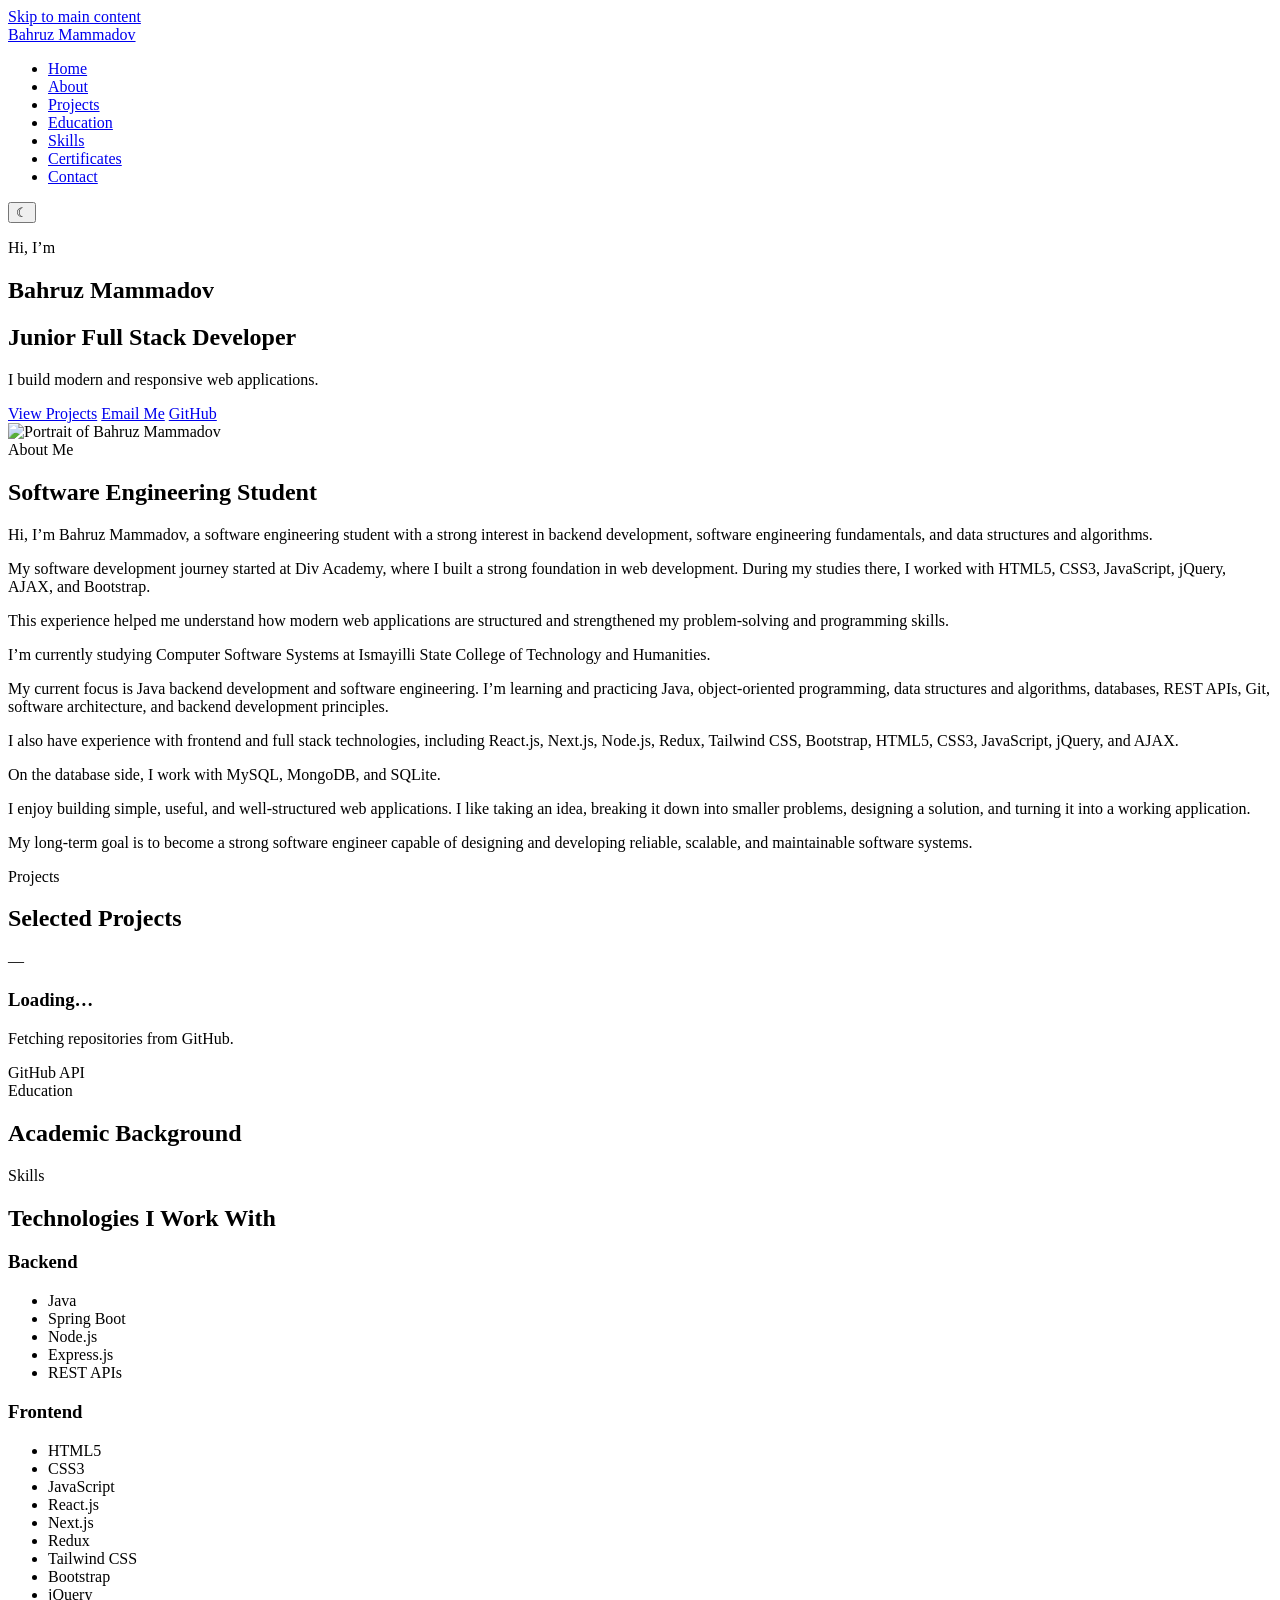
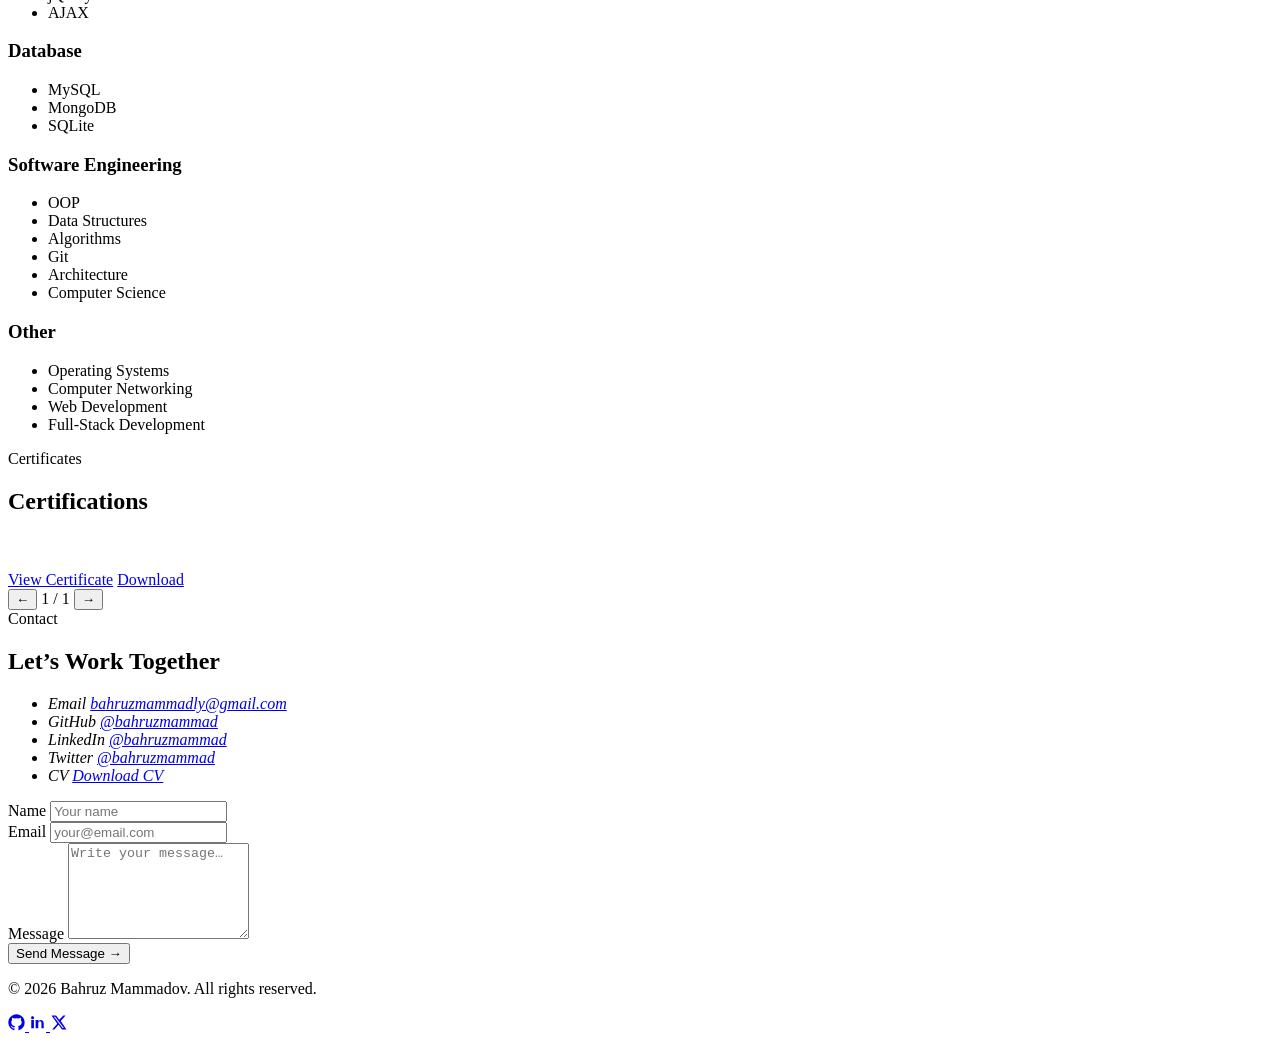
==== commit e6229f35: "update portfolio page metadata and content" ====
--- a/index.html
+++ b/index.html
@@ -5,50 +5,128 @@
         <meta name="viewport" content="width=device-width, initial-scale=1.0" />
         <meta
             name="description"
-            content="Bahruz Mammadov — Junior Full Stack Developer and Software Engineering Student."
+            content="Bahruz Mammadov is a junior full-stack developer and software engineering student building modern web applications with Java, Spring Boot, React, Node.js, and MySQL. Open to junior developer roles."
         />
         <meta name="author" content="Bahruz Mammadov" />
         <meta name="theme-color" content="#ffffff" id="theme-color" />
+        <meta name="robots" content="index, follow" />
+        <link rel="canonical" href="https://bahruzmammad.github.io/" />
+
+        <meta property="og:type" content="website" />
+        <meta property="og:url" content="https://bahruzmammad.github.io/" />
+        <meta
+            property="og:title"
+            content="Bahruz Mammadov — Junior Full Stack Developer"
+        />
+        <meta
+            property="og:description"
+            content="Portfolio of Bahruz Mammadov — junior full-stack developer specialising in Java, React, and Node.js web applications."
+        />
+        <meta
+            property="og:image"
+            content="https://bahruzmammad.github.io/assets/img/myimage.jpg"
+        />
+        <meta
+            property="og:image:alt"
+            content="Bahruz Mammadov — Junior Full Stack Developer"
+        />
+        <meta property="og:locale" content="en_US" />
+
+        <meta name="twitter:card" content="summary_large_image" />
+        <meta name="twitter:site" content="@bahruzmammad" />
+        <meta name="twitter:creator" content="@bahruzmammad" />
+        <meta name="twitter:url" content="https://bahruzmammad.github.io/" />
+        <meta
+            name="twitter:title"
+            content="Bahruz Mammadov — Junior Full Stack Developer"
+        />
+        <meta
+            name="twitter:description"
+            content="Portfolio of Bahruz Mammadov — junior full-stack developer specialising in Java, React, and Node.js web applications."
+        />
+        <meta
+            name="twitter:image"
+            content="https://bahruzmammad.github.io/assets/img/myimage.jpg"
+        />
+
         <title>Bahruz Mammadov — Junior Full Stack Developer</title>
+
+        <link
+            rel="icon"
+            type="image/png"
+            href="assets/img/favicon.png"
+            sizes="32x32"
+        />
+        <link rel="apple-touch-icon" href="assets/img/myimage.jpg" />
+
+        <script type="application/ld+json">
+            {
+                "@context": "https://schema.org",
+                "@graph": [
+                    {
+                        "@type": "Person",
+                        "@id": "https://bahruzmammad.github.io/#person",
+                        "name": "Bahruz Mammadov",
+                        "url": "https://bahruzmammad.github.io/",
+                        "jobTitle": "Junior Full Stack Developer",
+                        "description": "Software engineering student and junior full-stack developer building web applications with Java, Spring Boot, React, Node.js, and MySQL.",
+                        "sameAs": [
+                            "https://github.com/bahruzmammad",
+                            "https://www.linkedin.com/in/bahruzmammad",
+                            "https://twitter.com/bahruzmammad"
+                        ]
+                    },
+                    {
+                        "@type": "WebSite",
+                        "@id": "https://bahruzmammad.github.io/#website",
+                        "url": "https://bahruzmammad.github.io/",
+                        "name": "Bahruz Mammadov — Portfolio",
+                        "description": "Personal portfolio of Bahruz Mammadov, junior full-stack developer.",
+                        "author": {
+                            "@id": "https://bahruzmammad.github.io/#person"
+                        }
+                    }
+                ]
+            }
+        </script>
+
         <script>
             (function () {
                 try {
-                    const savedTheme = localStorage.getItem("theme");
-                    const systemDark = window.matchMedia(
+                    var t = localStorage.getItem("theme");
+                    var d = window.matchMedia(
                         "(prefers-color-scheme: dark)",
                     ).matches;
-                    const theme = savedTheme || (systemDark ? "dark" : "light");
-                    document.documentElement.dataset.theme = theme;
-                } catch (error) {
+                    document.documentElement.dataset.theme =
+                        t || (d ? "dark" : "light");
+                } catch (e) {
                     document.documentElement.dataset.theme = "light";
                 }
             })();
         </script>
-        <link rel="stylesheet" href="asserts/css/styles.css" />
+
+        <link rel="stylesheet" href="assets/css/styles.css" />
     </head>
     <body>
-        <header class="header-nav">
+        <a href="#main" class="skip-to-content">Skip to main content</a>
+
+        <header class="header-nav" role="banner">
             <nav class="navbar container" aria-label="Main navigation">
-                <a href="#home" class="logo" aria-label="Bahruz Mammadov home">
-                    Bahruz Mammadov
-                </a>
+                <a
+                    href="#home"
+                    class="logo"
+                    aria-label="Bahruz Mammadov — back to top"
+                    >Bahruz Mammadov</a
+                >
                 <div class="nav-right">
-                    <ul class="nav-list">
-                        <li>
-                            <a href="#home" class="active"> Home </a>
-                        </li>
-                        <li>
-                            <a href="#about"> About </a>
-                        </li>
-                        <li>
-                            <a href="#projects"> Projects </a>
-                        </li>
-                        <li>
-                            <a href="#skills"> Skills </a>
-                        </li>
-                        <li>
-                            <a href="#contact"> Contact </a>
-                        </li>
+                    <ul class="nav-list" role="list">
+                        <li><a href="#home" class="active">Home</a></li>
+                        <li><a href="#about">About</a></li>
+                        <li><a href="#projects">Projects</a></li>
+                        <li><a href="#education">Education</a></li>
+                        <li><a href="#skills">Skills</a></li>
+                        <li><a href="#certificates">Certificates</a></li>
+                        <li><a href="#contact">Contact</a></li>
                     </ul>
                     <div class="theme-switcher">
                         <button
@@ -59,64 +137,66 @@
                             aria-pressed="false"
                             title="Switch to dark mode"
                         >
-                            <span class="theme-icon" aria-hidden="true">
-                                ☾
-                            </span>
+                            <span class="theme-icon" aria-hidden="true"
+                                >&#9790;</span
+                            >
                         </button>
                     </div>
                 </div>
             </nav>
         </header>
-        <main>
+
+        <main id="main">
             <section id="home" class="hero" aria-labelledby="hero-title">
                 <div class="container hero-content">
                     <div class="hero-text reveal">
-                        <p class="hero-greeting">Hi, I'm</p>
+                        <p class="hero-greeting">Hi, I&#8217;m</p>
                         <h1 id="hero-title">
                             Bahruz
-                            <span class="hero-highlight"> Mammadov </span>
+                            <span class="hero-highlight">Mammadov</span>
                         </h1>
                         <h2>Junior Full Stack Developer</h2>
                         <p class="hero-description">
                             I build modern and responsive web applications.
                         </p>
                         <div class="hero-buttons">
-                            <a href="#projects" class="button button-primary">
-                                View Projects
-                            </a>
+                            <a href="#projects" class="button button-primary"
+                                >View Projects</a
+                            >
                             <a
                                 href="mailto:bahruzmammadly@gmail.com"
                                 class="button button-secondary"
-                                aria-label="Email Bahruz Mammadov"
+                                aria-label="Send email to Bahruz Mammadov"
+                                >Email Me</a
                             >
-                                Email Me
-                            </a>
                             <a
                                 href="https://github.com/bahruzmammad"
                                 target="_blank"
                                 rel="noopener noreferrer"
                                 class="button button-secondary"
-                                aria-label="Visit Bahruz Mammadov GitHub profile"
+                                aria-label="View Bahruz Mammadov on GitHub (opens in new tab)"
+                                >GitHub</a
                             >
-                                GitHub
-                            </a>
-                        </div>
-                    </div>
-                    <div class="hero-image reveal">
+                        </div>
+                    </div>
+                    <div class="hero-image reveal" aria-hidden="true">
                         <img
-                            src="asserts/img/myimage.jpg"
+                            src="assets/img/myimage.jpg"
                             alt="Portrait of Bahruz Mammadov"
                             width="380"
                             height="380"
+                            loading="eager"
+                            fetchpriority="high"
                         />
                     </div>
                 </div>
             </section>
+
             <section id="about" class="about" aria-labelledby="about-title">
                 <div class="about-sticky">
                     <div class="container about-content">
                         <div class="about-header reveal">
-                            <span class="section-label"> About Me </span>
+                            <span class="section-label">About Me</span>
                             <h2 id="about-title">
                                 Software Engineering Student
                             </h2>
@@ -126,10 +206,11 @@
                             aria-label="About Bahruz Mammadov"
                         >
                             <p class="active">
-                                Hi, I'm Bahruz Mammadov, a software engineering
-                                student with a strong interest in backend
-                                development, software engineering fundamentals,
-                                and data structures and algorithms.
+                                Hi, I&#8217;m Bahruz Mammadov, a software
+                                engineering student with a strong interest in
+                                backend development, software engineering
+                                fundamentals, and data structures and
+                                algorithms.
                             </p>
                             <p>
                                 My software development journey started at Div
@@ -144,13 +225,13 @@
                                 my problem-solving and programming skills.
                             </p>
                             <p>
-                                I'm currently studying Computer Software Systems
-                                at Ismayilli State College of Technology and
-                                Humanities.
+                                I&#8217;m currently studying Computer Software
+                                Systems at Ismayilli State College of Technology
+                                and Humanities.
                             </p>
                             <p>
                                 My current focus is Java backend development and
-                                software engineering. I'm learning and
+                                software engineering. I&#8217;m learning and
                                 practicing Java, object-oriented programming,
                                 data structures and algorithms, databases, REST
                                 APIs, Git, software architecture, and backend
@@ -183,6 +264,7 @@
                     </div>
                 </div>
             </section>
+
             <section
                 id="projects"
                 class="projects section"
@@ -190,7 +272,7 @@
             >
                 <div class="container">
                     <div class="section-header reveal">
-                        <span class="section-label"> Projects </span>
+                        <span class="section-label">Projects</span>
                         <h2 id="projects-title">Selected Projects</h2>
                     </div>
                     <div
@@ -199,19 +281,41 @@
                         aria-live="polite"
                         aria-busy="true"
                     >
-                        <article class="project-card github-loading">
+                        <article
+                            class="project-card github-loading"
+                            aria-label="Loading projects"
+                        >
                             <div class="project-content">
-                                <span class="project-number"> — </span>
-                                <h3>Loading projects...</h3>
+                                <span class="project-number">&#8212;</span>
+                                <h3>Loading&#8230;</h3>
                                 <p>Fetching repositories from GitHub.</p>
                                 <div class="project-tech">
-                                    <span> GitHub API </span>
+                                    <span>GitHub API</span>
                                 </div>
                             </div>
                         </article>
                     </div>
                 </div>
             </section>
+
+            <section
+                id="education"
+                class="education section"
+                aria-labelledby="education-title"
+            >
+                <div class="container">
+                    <div class="section-header reveal">
+                        <span class="section-label">Education</span>
+                        <h2 id="education-title">Academic Background</h2>
+                    </div>
+                    <div
+                        class="education-grid"
+                        id="education-grid"
+                        aria-live="polite"
+                    ></div>
+                </div>
+            </section>
+
             <section
                 id="skills"
                 class="skills section"
@@ -219,7 +323,7 @@
             >
                 <div class="container">
                     <div class="section-header reveal">
-                        <span class="section-label"> Skills </span>
+                        <span class="section-label">Skills</span>
                         <h2 id="skills-title">Technologies I Work With</h2>
                     </div>
                     <div class="skills-grid">
@@ -279,6 +383,94 @@
                     </div>
                 </div>
             </section>
+
+            <section
+                id="certificates"
+                class="certificates section"
+                aria-labelledby="certificates-title"
+            >
+                <div class="container">
+                    <div class="section-header reveal">
+                        <span class="section-label">Certificates</span>
+                        <h2 id="certificates-title">Certifications</h2>
+                    </div>
+                    <div
+                        class="cert-showcase reveal"
+                        id="cert-showcase"
+                        aria-label="Certificate showcase"
+                    >
+                        <div class="cert-main">
+                            <div class="cert-image-wrap">
+                                <img
+                                    id="cert-img"
+                                    src=""
+                                    alt=""
+                                    loading="lazy"
+                                />
+                            </div>
+                            <div class="cert-info">
+                                <div class="cert-meta">
+                                    <span
+                                        id="cert-issuer"
+                                        class="cert-issuer"
+                                    ></span>
+                                    <span
+                                        id="cert-date"
+                                        class="cert-date"
+                                    ></span>
+                                </div>
+                                <h3 id="cert-title" class="cert-title"></h3>
+                                <p id="cert-desc" class="cert-desc"></p>
+                                <div class="cert-actions">
+                                    <a
+                                        id="cert-view"
+                                        href="#"
+                                        class="button button-primary"
+                                        target="_blank"
+                                        rel="noopener noreferrer"
+                                        aria-label="View certificate"
+                                        >View Certificate</a
+                                    >
+                                    <a
+                                        id="cert-download"
+                                        href="#"
+                                        class="button button-secondary"
+                                        download
+                                        aria-label="Download certificate"
+                                        >Download</a
+                                    >
+                                </div>
+                            </div>
+                        </div>
+                        <div class="cert-controls" id="cert-controls">
+                            <button
+                                type="button"
+                                class="cert-btn"
+                                id="cert-prev"
+                                aria-label="Previous certificate"
+                            >
+                                &#8592;
+                            </button>
+                            <span
+                                class="cert-indicator"
+                                id="cert-indicator"
+                                aria-live="polite"
+                                aria-atomic="true"
+                                >1 / 1</span
+                            >
+                            <button
+                                type="button"
+                                class="cert-btn"
+                                id="cert-next"
+                                aria-label="Next certificate"
+                            >
+                                &#8594;
+                            </button>
+                        </div>
+                    </div>
+                </div>
+            </section>
+
             <section
                 id="contact"
                 class="contact section"
@@ -286,20 +478,19 @@
             >
                 <div class="container">
                     <div class="section-header reveal">
-                        <span class="section-label"> Contact </span>
-                        <h2 id="contact-title">Let's Work Together</h2>
+                        <span class="section-label">Contact</span>
+                        <h2 id="contact-title">Let&#8217;s Work Together</h2>
                     </div>
                     <div class="contact-content">
                         <address class="contact-info">
-                            <ul>
+                            <ul role="list">
                                 <li class="contact-item reveal">
                                     <span>Email</span>
                                     <a
                                         href="mailto:bahruzmammadly@gmail.com"
-                                        aria-label="Send email to Bahruz Mammadov"
+                                        aria-label="Send email to Bahruz Mammadov at bahruzmammadly@gmail.com"
+                                        >bahruzmammadly@gmail.com</a
                                     >
-                                        bahruzmammadly@gmail.com
-                                    </a>
                                 </li>
                                 <li class="contact-item reveal">
                                     <span>GitHub</span>
@@ -307,10 +498,9 @@
                                         href="https://github.com/bahruzmammad"
                                         target="_blank"
                                         rel="noopener noreferrer"
-                                        aria-label="Visit Bahruz Mammadov GitHub profile"
+                                        aria-label="Bahruz Mammadov on GitHub (opens in new tab)"
+                                        >@bahruzmammad</a
                                     >
-                                        @bahruzmammad
-                                    </a>
                                 </li>
                                 <li class="contact-item reveal">
                                     <span>LinkedIn</span>
@@ -318,10 +508,9 @@
                                         href="https://www.linkedin.com/in/bahruzmammad"
                                         target="_blank"
                                         rel="noopener noreferrer"
-                                        aria-label="Visit Bahruz Mammadov LinkedIn profile"
+                                        aria-label="Bahruz Mammadov on LinkedIn (opens in new tab)"
+                                        >@bahruzmammad</a
                                     >
-                                        @bahruzmammad
-                                    </a>
                                 </li>
                                 <li class="contact-item reveal">
                                     <span>Twitter</span>
@@ -329,20 +518,18 @@
                                         href="https://twitter.com/bahruzmammad"
                                         target="_blank"
                                         rel="noopener noreferrer"
-                                        aria-label="Visit Bahruz Mammadov Twitter profile"
+                                        aria-label="Bahruz Mammadov on X / Twitter (opens in new tab)"
+                                        >@bahruzmammad</a
                                     >
-                                        @bahruzmammad
-                                    </a>
                                 </li>
                                 <li class="contact-item reveal">
                                     <span>CV</span>
                                     <a
-                                        href="asserts/cv/Bahruz-Mammadov-CV.pdf"
+                                        href="assets/cv/Bahruz-Mammadov-CV.pdf"
                                         download="Bahruz-Mammadov-CV.pdf"
                                         aria-label="Download Bahruz Mammadov CV as PDF"
+                                        >Download CV</a
                                     >
-                                        Download CV
-                                    </a>
                                 </li>
                             </ul>
                         </address>
@@ -352,9 +539,10 @@
                             action="https://formspree.io/f/xoeqywza"
                             method="POST"
                             aria-label="Contact form"
+                            novalidate
                         >
                             <div class="form-group">
-                                <label for="name"> Name </label>
+                                <label for="name">Name</label>
                                 <input
                                     type="text"
                                     id="name"
@@ -362,10 +550,11 @@
                                     placeholder="Your name"
                                     autocomplete="name"
                                     required
+                                    minlength="2"
                                 />
                             </div>
                             <div class="form-group">
-                                <label for="email"> Email </label>
+                                <label for="email">Email</label>
                                 <input
                                     type="email"
                                     id="email"
@@ -376,43 +565,48 @@
                                 />
                             </div>
                             <div class="form-group">
-                                <label for="message"> Message </label>
+                                <label for="message">Message</label>
                                 <textarea
                                     id="message"
                                     name="message"
                                     rows="6"
-                                    placeholder="Write your message..."
+                                    placeholder="Write your message&#8230;"
                                     required
+                                    minlength="10"
                                 ></textarea>
                             </div>
                             <button type="submit" class="contact-button">
-                                Send Message →
+                                Send Message &#8594;
                             </button>
                             <p
                                 class="form-status"
                                 aria-live="polite"
                                 aria-atomic="true"
+                                role="status"
                             ></p>
                         </form>
                     </div>
                 </div>
             </section>
         </main>
-        <footer class="footer">
+
+        <footer class="footer" role="contentinfo">
             <div class="container">
-                <p>© 2026 Bahruz. All rights reserved.</p>
-                <div class="footer-socials" aria-label="Social links">
+                <p>&#169; 2026 Bahruz Mammadov. All rights reserved.</p>
+                <nav class="footer-socials" aria-label="Social media links">
                     <a
                         href="https://github.com/bahruzmammad"
                         target="_blank"
                         rel="noopener noreferrer"
-                        aria-label="GitHub"
+                        aria-label="Bahruz Mammadov on GitHub (opens in new tab)"
                         title="GitHub"
                     >
                         <svg
                             viewBox="0 0 24 24"
                             aria-hidden="true"
                             focusable="false"
+                            width="17"
+                            height="17"
                         >
                             <path
                                 fill="currentColor"
@@ -424,13 +618,15 @@
                         href="https://www.linkedin.com/in/bahruzmammad"
                         target="_blank"
                         rel="noopener noreferrer"
-                        aria-label="LinkedIn"
+                        aria-label="Bahruz Mammadov on LinkedIn (opens in new tab)"
                         title="LinkedIn"
                     >
                         <svg
                             viewBox="0 0 24 24"
                             aria-hidden="true"
                             focusable="false"
+                            width="17"
+                            height="17"
                         >
                             <path
                                 fill="currentColor"
@@ -442,13 +638,15 @@
                         href="https://twitter.com/bahruzmammad"
                         target="_blank"
                         rel="noopener noreferrer"
-                        aria-label="X / Twitter"
+                        aria-label="Bahruz Mammadov on X / Twitter (opens in new tab)"
                         title="X / Twitter"
                     >
                         <svg
                             viewBox="0 0 24 24"
                             aria-hidden="true"
                             focusable="false"
+                            width="17"
+                            height="17"
                         >
                             <path
                                 fill="currentColor"
@@ -456,10 +654,11 @@
                             />
                         </svg>
                     </a>
-                </div>
+                </nav>
             </div>
         </footer>
+
         <script src="https://code.jquery.com/jquery-3.7.1.min.js"></script>
-        <script src="asserts/js/script.js"></script>
+        <script src="assets/js/script.js"></script>
     </body>
 </html>
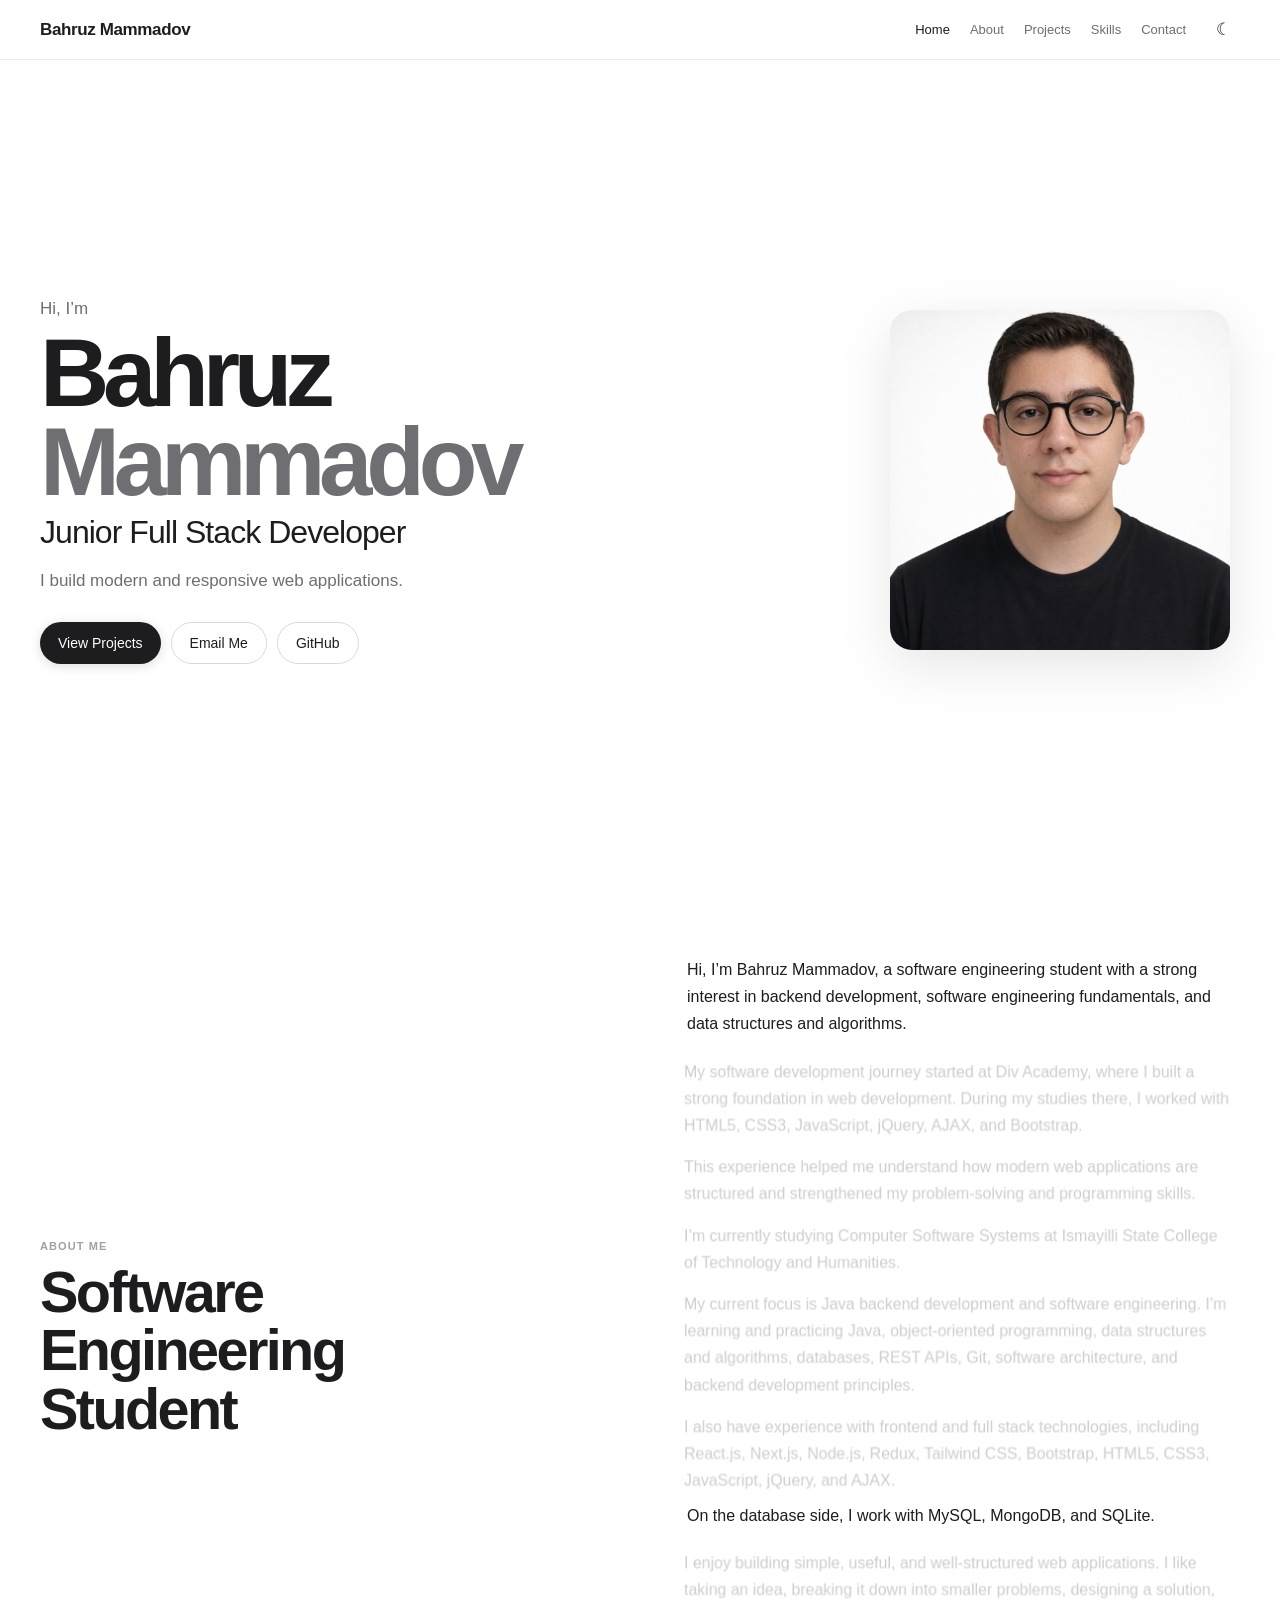
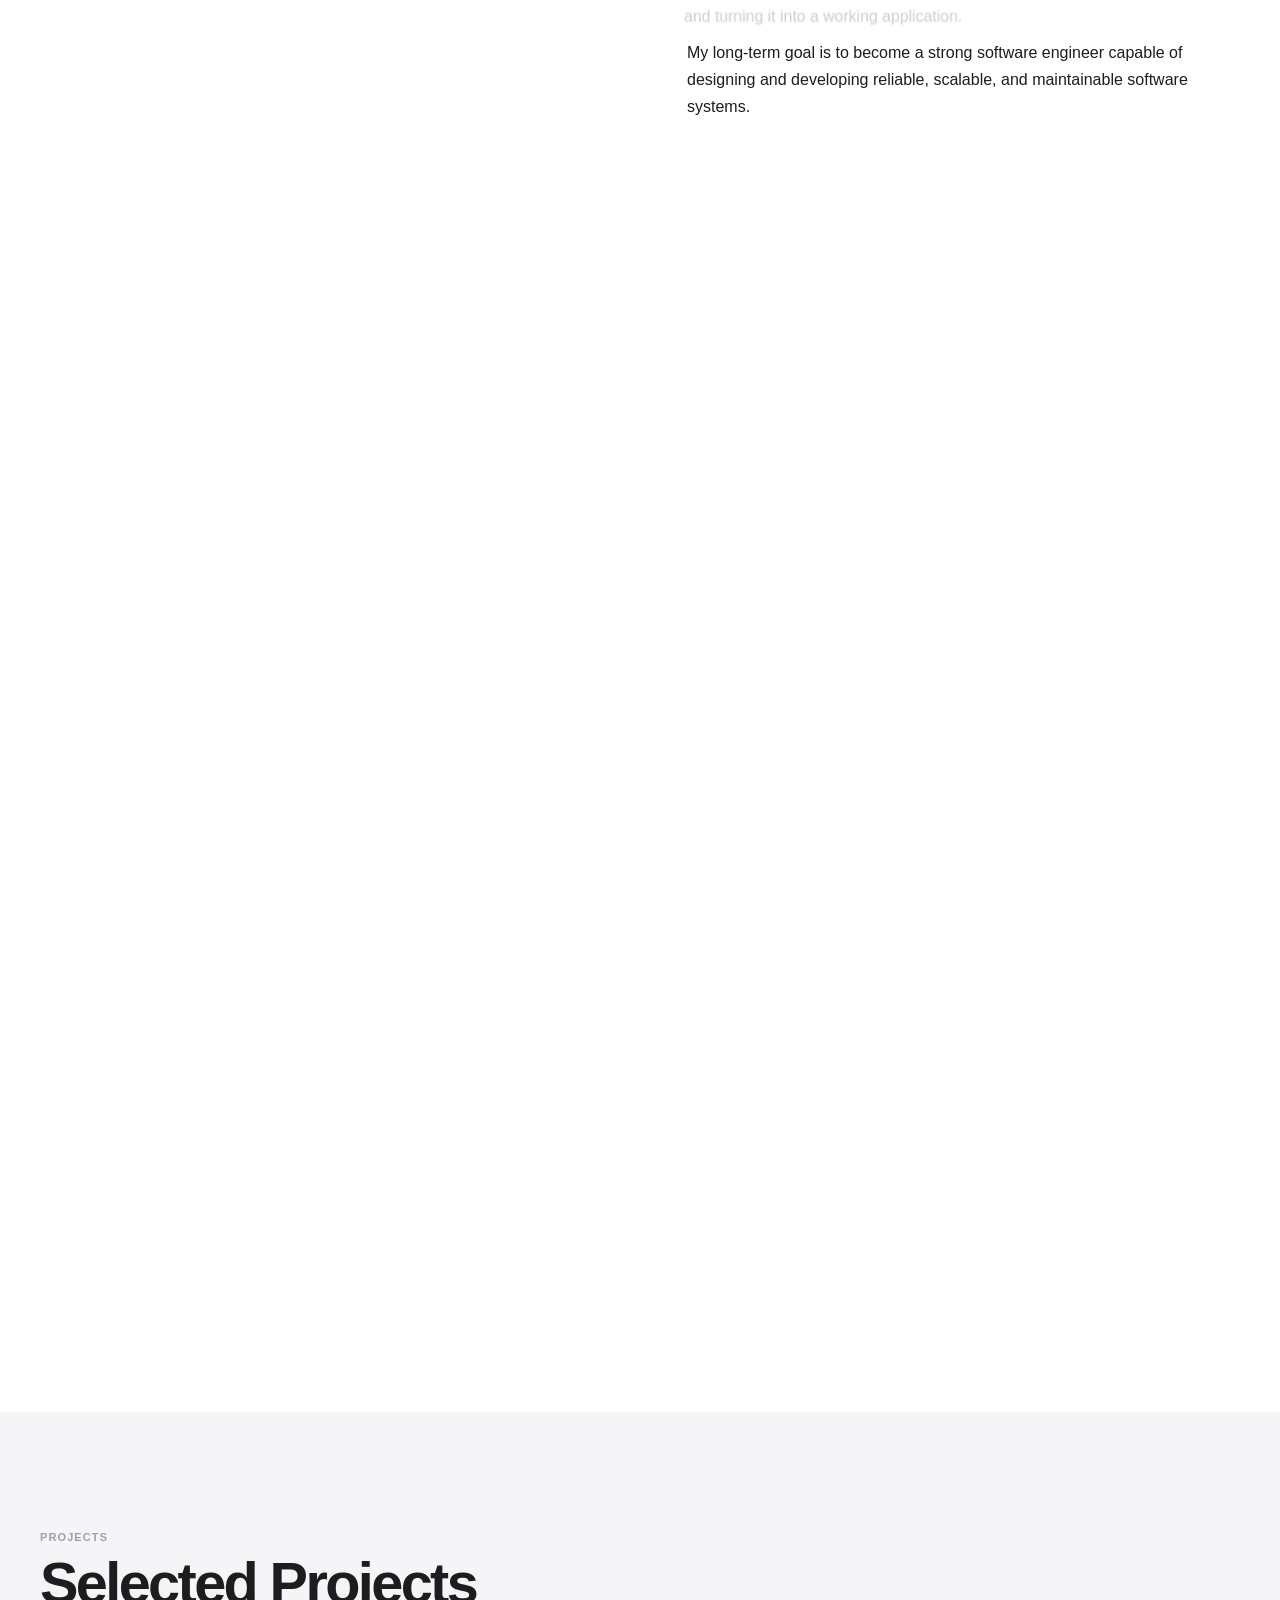
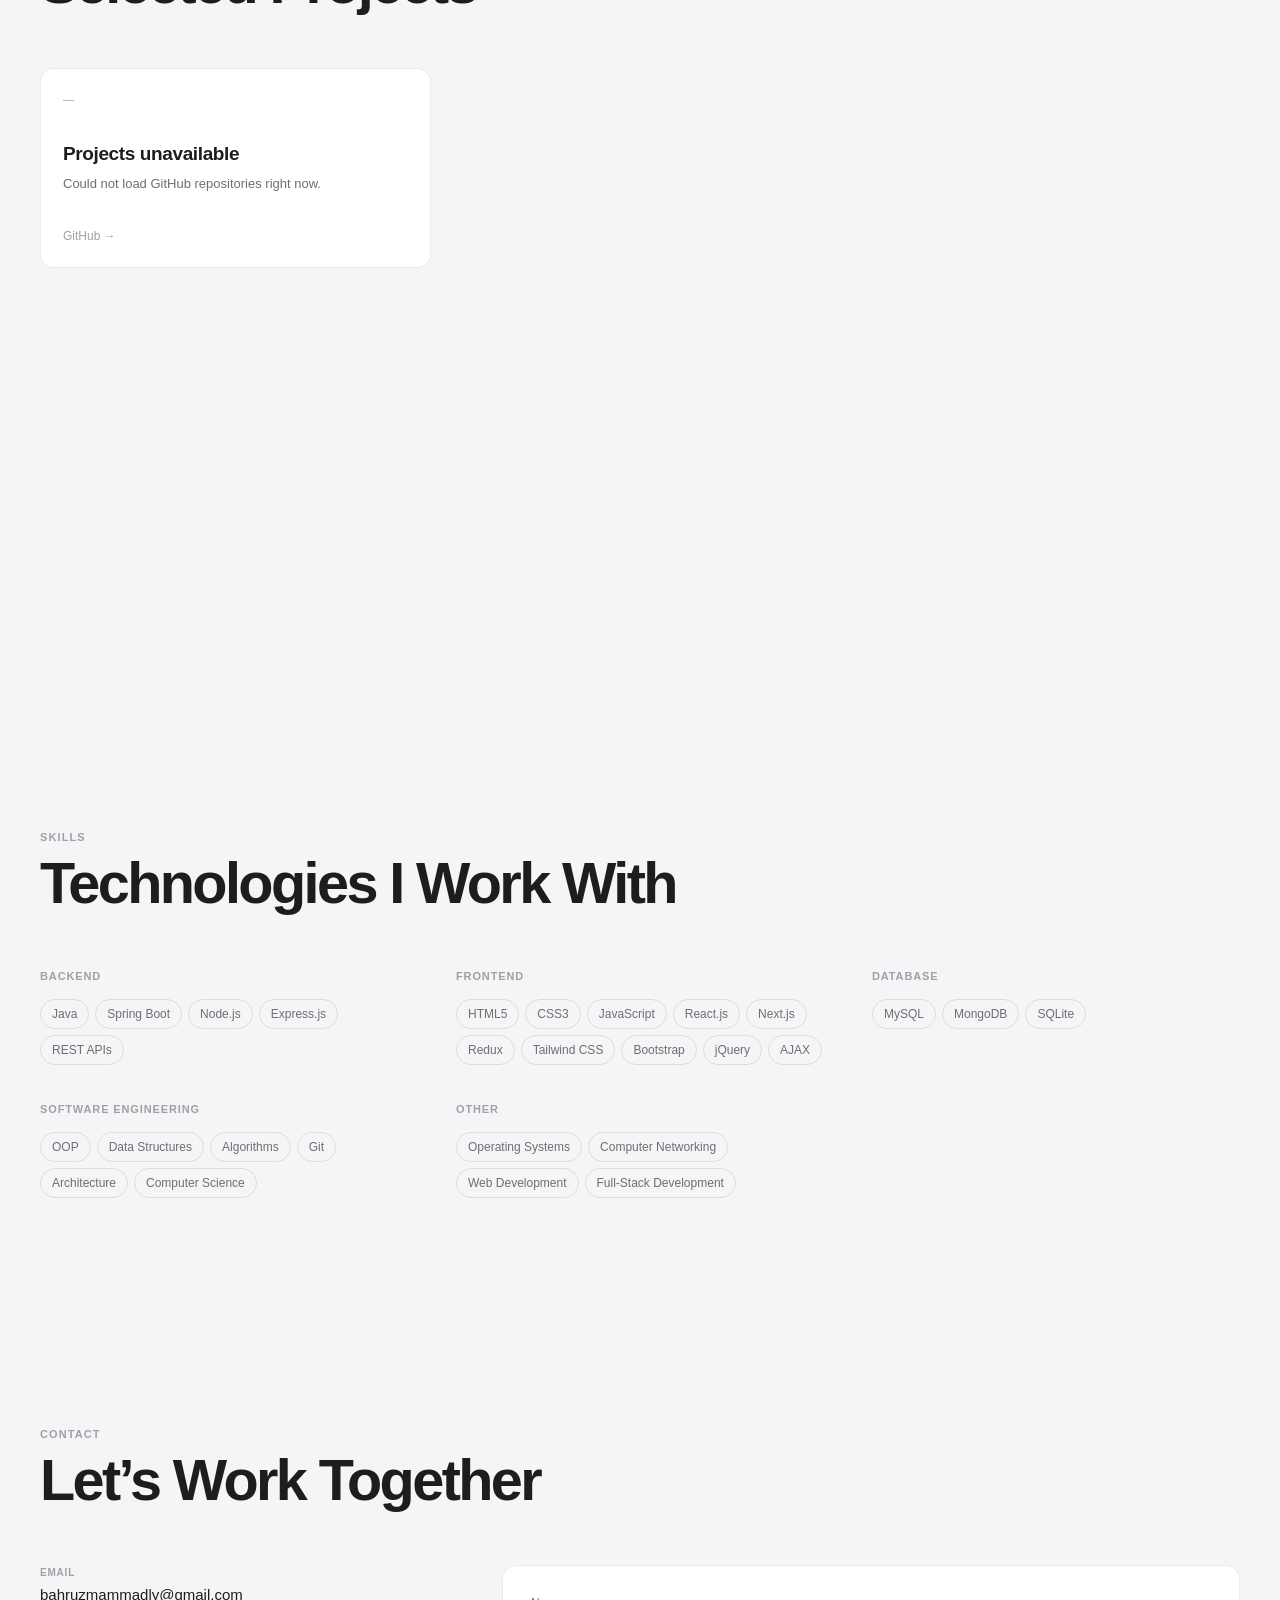
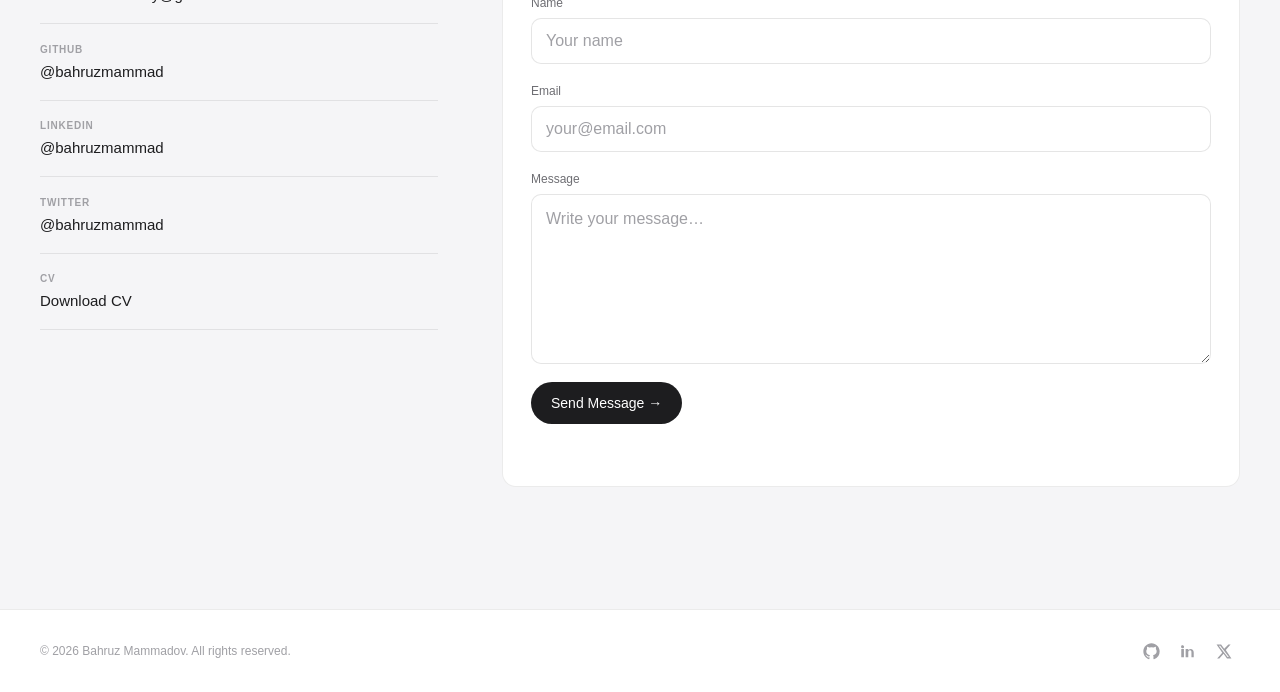
==== commit 52890034: "update portfolio website" ====
--- a/index.html
+++ b/index.html
@@ -123,9 +123,9 @@
                         <li><a href="#home" class="active">Home</a></li>
                         <li><a href="#about">About</a></li>
                         <li><a href="#projects">Projects</a></li>
-                        <li><a href="#education">Education</a></li>
+                        <!--<li><a href="#education">Education</a></li>-->
                         <li><a href="#skills">Skills</a></li>
-                        <li><a href="#certificates">Certificates</a></li>
+                        <!--<li><a href="#certificates">Certificates</a></li>-->
                         <li><a href="#contact">Contact</a></li>
                     </ul>
                     <div class="theme-switcher">
@@ -298,7 +298,7 @@
                 </div>
             </section>
 
-            <section
+            <!--<section
                 id="education"
                 class="education section"
                 aria-labelledby="education-title"
@@ -314,7 +314,7 @@
                         aria-live="polite"
                     ></div>
                 </div>
-            </section>
+            </section>-->
 
             <section
                 id="skills"
@@ -384,7 +384,7 @@
                 </div>
             </section>
 
-            <section
+            <!--<section
                 id="certificates"
                 class="certificates section"
                 aria-labelledby="certificates-title"
@@ -469,7 +469,7 @@
                         </div>
                     </div>
                 </div>
-            </section>
+            </section>-->
 
             <section
                 id="contact"
--- a/assets/css/styles.css
+++ b/assets/css/styles.css
@@ -0,0 +1,1718 @@
+* {
+    margin: 0;
+    padding: 0;
+    box-sizing: border-box;
+}
+
+:root {
+    --header-height: 60px;
+    --container-width: 1200px;
+    --text-primary: #1d1d1f;
+    --text-secondary: #6e6e73;
+    --text-tertiary: #a0a0a5;
+    --background: #ffffff;
+    --background-light: #f5f5f7;
+    --surface: #ffffff;
+    --surface-hover: #ebebed;
+    --border: rgba(0, 0, 0, 0.08);
+    --border-mid: rgba(0, 0, 0, 0.1);
+    --border-strong: rgba(0, 0, 0, 0.15);
+    --header-background: rgba(255, 255, 255, 0.85);
+    --input-background: #ffffff;
+    --selection-background: #1d1d1f;
+    --selection-color: #ffffff;
+    --button-primary-background: #1d1d1f;
+    --button-primary-color: #ffffff;
+    --button-secondary-background: transparent;
+    --shadow-sm: 0 1px 6px rgba(0, 0, 0, 0.05);
+    --shadow-card: 0 4px 24px rgba(0, 0, 0, 0.08);
+    --shadow-image: 0 16px 56px rgba(0, 0, 0, 0.1);
+    --radius-sm: 10px;
+    --radius-md: 14px;
+    --radius-lg: 22px;
+    --ease-apple: cubic-bezier(0.22, 1, 0.36, 1);
+    color-scheme: light;
+}
+
+html[data-theme="dark"] {
+    --text-primary: #f5f5f7;
+    --text-secondary: #a1a1a6;
+    --text-tertiary: #6e6e73;
+    --background: #000000;
+    --background-light: #111113;
+    --surface: #1c1c1e;
+    --surface-hover: #2c2c2e;
+    --border: rgba(255, 255, 255, 0.09);
+    --border-mid: rgba(255, 255, 255, 0.12);
+    --border-strong: rgba(255, 255, 255, 0.18);
+    --header-background: rgba(0, 0, 0, 0.88);
+    --input-background: #1c1c1e;
+    --selection-background: #f5f5f7;
+    --selection-color: #000000;
+    --button-primary-background: #f5f5f7;
+    --button-primary-color: #000000;
+    --button-secondary-background: transparent;
+    --shadow-sm: 0 1px 6px rgba(0, 0, 0, 0.4);
+    --shadow-card: 0 4px 24px rgba(0, 0, 0, 0.5);
+    --shadow-image: 0 16px 56px rgba(0, 0, 0, 0.6);
+    color-scheme: dark;
+}
+
+html {
+    scroll-behavior: smooth;
+    scroll-padding-top: var(--header-height);
+    background: var(--background);
+    transition:
+        background-color 0.4s var(--ease-apple),
+        color 0.4s var(--ease-apple);
+}
+
+html:focus-within {
+    scroll-behavior: smooth;
+}
+
+body {
+    min-width: 320px;
+    font-family:
+        -apple-system, BlinkMacSystemFont, "SF Pro Text", "Helvetica Neue",
+        Arial, sans-serif;
+    color: var(--text-primary);
+    background: var(--background);
+    line-height: 1.5;
+    -webkit-font-smoothing: antialiased;
+    -moz-osx-font-smoothing: grayscale;
+    text-rendering: optimizeLegibility;
+    overflow-x: hidden;
+    transition:
+        background-color 0.4s var(--ease-apple),
+        color 0.4s var(--ease-apple);
+}
+
+body.no-scroll {
+    overflow: hidden;
+}
+a {
+    color: inherit;
+    text-decoration: none;
+}
+button,
+input,
+textarea {
+    font: inherit;
+}
+button {
+    border: 0;
+    cursor: pointer;
+}
+img {
+    display: block;
+    max-width: 100%;
+    height: auto;
+}
+ul {
+    list-style: none;
+}
+
+::selection {
+    color: var(--selection-color);
+    background: var(--selection-background);
+}
+
+:focus-visible {
+    outline: 2px solid var(--text-primary);
+    outline-offset: 3px;
+    border-radius: 4px;
+}
+
+button:focus-visible,
+a:focus-visible,
+input:focus-visible,
+textarea:focus-visible {
+    outline: 2px solid var(--text-primary);
+    outline-offset: 4px;
+    border-radius: 6px;
+}
+
+.skip-to-content {
+    position: absolute;
+    top: -40px;
+    left: 0;
+    background: var(--button-primary-background);
+    color: var(--button-primary-color);
+    padding: 8px 16px;
+    border-radius: 0 0 8px 0;
+    z-index: 10000;
+    font-size: 14px;
+    font-weight: 500;
+    transition: top 0.2s ease;
+}
+.skip-to-content:focus {
+    top: 0;
+}
+
+.container {
+    width: min(calc(100% - 48px), var(--container-width));
+    margin-inline: auto;
+}
+
+.header-nav {
+    position: fixed;
+    inset: 0 0 auto;
+    width: 100%;
+    height: var(--header-height);
+    z-index: 1000;
+    background: var(--header-background);
+    border-bottom: 1px solid var(--border);
+    backdrop-filter: blur(28px) saturate(200%);
+    -webkit-backdrop-filter: blur(28px) saturate(200%);
+    transition:
+        background-color 0.4s var(--ease-apple),
+        border-color 0.4s var(--ease-apple);
+}
+
+.navbar {
+    width: min(calc(100% - 48px), var(--container-width));
+    height: 100%;
+    margin-inline: auto;
+    display: flex;
+    align-items: center;
+    justify-content: space-between;
+    gap: 24px;
+}
+
+.logo {
+    flex-shrink: 0;
+    font-size: 17px;
+    font-weight: 600;
+    letter-spacing: -0.022em;
+    color: var(--text-primary);
+    white-space: nowrap;
+    transition:
+        opacity 0.2s var(--ease-apple),
+        color 0.4s var(--ease-apple);
+}
+.logo:hover {
+    opacity: 0.55;
+}
+
+.nav-right {
+    display: flex;
+    align-items: center;
+    gap: 20px;
+    flex-shrink: 0;
+}
+
+.nav-list {
+    display: flex;
+    align-items: center;
+    gap: 20px;
+    overflow-x: auto;
+    scrollbar-width: none;
+    -webkit-overflow-scrolling: touch;
+}
+.nav-list::-webkit-scrollbar {
+    display: none;
+}
+
+.nav-list a {
+    position: relative;
+    flex-shrink: 0;
+    display: inline-block;
+    padding: 3px 0;
+    font-size: 13px;
+    font-weight: 400;
+    color: var(--text-secondary);
+    white-space: nowrap;
+    transition: color 0.2s var(--ease-apple);
+}
+
+.nav-list a::after {
+    content: "";
+    position: absolute;
+    left: 50%;
+    bottom: -3px;
+    width: 0;
+    height: 1.5px;
+    border-radius: 999px;
+    background: var(--text-primary);
+    transform: translateX(-50%);
+    transition: width 0.25s var(--ease-apple);
+}
+
+.nav-list a:hover {
+    color: var(--text-primary);
+}
+.nav-list a.active {
+    color: var(--text-primary);
+    font-weight: 500;
+}
+.nav-list a.active::after {
+    width: 14px;
+}
+
+.theme-switcher {
+    flex-shrink: 0;
+}
+
+.theme-icon-button {
+    width: 34px;
+    height: 34px;
+    display: inline-flex;
+    align-items: center;
+    justify-content: center;
+    padding: 0;
+    color: var(--text-primary);
+    background: transparent;
+    border-radius: 50%;
+    -webkit-tap-highlight-color: transparent;
+    transition:
+        background-color 0.2s var(--ease-apple),
+        transform 0.25s var(--ease-apple),
+        color 0.4s var(--ease-apple);
+}
+.theme-icon-button:hover {
+    background: var(--background-light);
+    transform: translateY(-1px);
+}
+.theme-icon-button:active {
+    transform: scale(0.9);
+}
+
+.theme-icon-button .theme-icon {
+    font-size: 17px;
+    line-height: 1;
+    pointer-events: none;
+    transition:
+        transform 0.35s var(--ease-apple),
+        color 0.4s var(--ease-apple);
+}
+.theme-icon-button:hover .theme-icon {
+    transform: rotate(14deg);
+}
+html[data-theme="dark"] .theme-icon-button:hover .theme-icon {
+    transform: rotate(-14deg);
+}
+
+.section {
+    min-height: 100vh;
+    padding: 112px 0;
+    background: var(--background);
+    transition: background-color 0.4s var(--ease-apple);
+}
+
+.section-header {
+    max-width: 680px;
+    margin-bottom: 56px;
+}
+
+.section-label {
+    display: inline-block;
+    margin-bottom: 8px;
+    font-size: 11px;
+    font-weight: 600;
+    letter-spacing: 0.1em;
+    text-transform: uppercase;
+    color: var(--text-tertiary);
+    transition: color 0.4s var(--ease-apple);
+}
+
+.section-header h2,
+.about-header h2 {
+    font-size: clamp(34px, 4.5vw, 60px);
+    font-weight: 600;
+    line-height: 1.02;
+    letter-spacing: -0.045em;
+    color: var(--text-primary);
+    transition: color 0.4s var(--ease-apple);
+}
+
+.hero {
+    min-height: 100vh;
+    padding-top: var(--header-height);
+    display: flex;
+    align-items: center;
+    background: var(--background);
+    transition: background-color 0.4s var(--ease-apple);
+}
+
+.hero-content {
+    display: grid;
+    grid-template-columns: minmax(0, 1fr) 360px;
+    align-items: center;
+    gap: clamp(48px, 7vw, 96px);
+    padding: 64px 0;
+}
+
+.hero-text {
+    max-width: 640px;
+}
+
+.hero-greeting {
+    margin-bottom: 6px;
+    font-size: 17px;
+    color: var(--text-secondary);
+    transition: color 0.4s var(--ease-apple);
+}
+
+.hero-text h1 {
+    margin-bottom: 8px;
+    font-size: clamp(52px, 7.5vw, 96px);
+    font-weight: 700;
+    line-height: 0.93;
+    letter-spacing: -0.065em;
+    color: var(--text-primary);
+    transition: color 0.4s var(--ease-apple);
+}
+
+.hero-highlight {
+    display: block;
+    color: var(--text-secondary);
+    transition: color 0.4s var(--ease-apple);
+}
+
+.hero-text h2 {
+    margin-bottom: 16px;
+    font-size: clamp(19px, 2.5vw, 32px);
+    font-weight: 500;
+    line-height: 1.15;
+    letter-spacing: -0.03em;
+    color: var(--text-primary);
+    transition: color 0.4s var(--ease-apple);
+}
+
+.hero-description {
+    max-width: 500px;
+    margin-bottom: 28px;
+    font-size: 17px;
+    line-height: 1.6;
+    color: var(--text-secondary);
+    transition: color 0.4s var(--ease-apple);
+}
+
+.hero-buttons {
+    display: flex;
+    flex-wrap: wrap;
+    gap: 10px;
+}
+
+.button {
+    min-height: 42px;
+    display: inline-flex;
+    align-items: center;
+    justify-content: center;
+    padding: 0 18px;
+    border-radius: 999px;
+    font-size: 14px;
+    font-weight: 500;
+    white-space: nowrap;
+    cursor: pointer;
+    transition:
+        transform 0.25s var(--ease-apple),
+        background-color 0.25s var(--ease-apple),
+        color 0.25s var(--ease-apple),
+        border-color 0.25s var(--ease-apple),
+        box-shadow 0.25s var(--ease-apple),
+        opacity 0.25s var(--ease-apple);
+}
+
+.button:hover:not(:disabled):not([aria-busy="true"]) {
+    transform: translateY(-2px);
+}
+
+.button-primary {
+    color: var(--button-primary-color);
+    background: var(--button-primary-background);
+    box-shadow: 0 2px 12px rgba(0, 0, 0, 0.14);
+}
+.button-primary:hover:not(:disabled) {
+    box-shadow: 0 6px 22px rgba(0, 0, 0, 0.2);
+}
+html[data-theme="dark"] .button-primary {
+    box-shadow: 0 2px 12px rgba(0, 0, 0, 0.45);
+}
+html[data-theme="dark"] .button-primary:hover:not(:disabled) {
+    box-shadow: 0 6px 22px rgba(0, 0, 0, 0.55);
+}
+
+.button-secondary {
+    color: var(--text-primary);
+    border: 1px solid var(--border-strong);
+    background: var(--button-secondary-background);
+}
+.button-secondary:hover:not(:disabled) {
+    background: var(--background-light);
+}
+
+.button:disabled,
+.button[aria-busy="true"] {
+    opacity: 0.5;
+    cursor: not-allowed;
+    transform: none !important;
+}
+
+.hero-image {
+    display: flex;
+    justify-content: center;
+}
+
+.hero-image img {
+    width: 100%;
+    max-width: 340px;
+    aspect-ratio: 1;
+    object-fit: cover;
+    border-radius: var(--radius-lg);
+    box-shadow: var(--shadow-image);
+    transition:
+        transform 0.6s var(--ease-apple),
+        box-shadow 0.6s var(--ease-apple);
+}
+
+@media (hover: hover) and (pointer: fine) {
+    .hero-image:hover img {
+        transform: translateY(-7px) scale(1.012);
+        box-shadow: 0 28px 72px rgba(0, 0, 0, 0.15);
+    }
+}
+html[data-theme="dark"] .hero-image img {
+    box-shadow: 0 12px 48px rgba(0, 0, 0, 0.5);
+}
+
+.about {
+    position: relative;
+    background: var(--background);
+    transition: background-color 0.4s var(--ease-apple);
+}
+
+.about-sticky {
+    position: sticky;
+    top: var(--header-height);
+    min-height: calc(100vh - var(--header-height));
+    display: flex;
+    align-items: center;
+    overflow: hidden;
+}
+
+.about-content {
+    display: grid;
+    grid-template-columns: minmax(0, 1fr) minmax(0, 1fr);
+    gap: clamp(40px, 7vw, 88px);
+    align-items: center;
+    padding: 56px 0;
+}
+
+.about-header {
+    max-width: 460px;
+}
+
+.about-body {
+    display: flex;
+    flex-direction: column;
+    gap: 14px;
+    max-height: calc(100vh - var(--header-height) - 80px);
+    overflow: hidden;
+}
+
+.about-body p {
+    font-size: 16px;
+    line-height: 1.7;
+    color: var(--text-primary);
+    opacity: 0.22;
+    transform: translate3d(0, 6px, 0) scale(0.99);
+    transform-origin: left center;
+    filter: blur(0.3px);
+    transition:
+        opacity 0.5s var(--ease-apple),
+        transform 0.5s var(--ease-apple),
+        filter 0.5s var(--ease-apple),
+        color 0.4s var(--ease-apple);
+    will-change: opacity, transform;
+}
+
+.about-body p.active {
+    opacity: 1;
+    font-weight: 500;
+    transform: translate3d(3px, 0, 0) scale(1);
+    filter: blur(0);
+}
+
+.projects {
+    background: var(--background-light);
+    transition: background-color 0.4s var(--ease-apple);
+}
+
+.projects-grid {
+    display: grid;
+    grid-template-columns: repeat(3, minmax(0, 1fr));
+    gap: 14px;
+    min-height: 200px;
+}
+
+.project-card {
+    position: relative;
+    display: flex;
+    flex-direction: column;
+    background: var(--surface);
+    border: 1px solid var(--border);
+    border-radius: var(--radius-md);
+    overflow: hidden;
+    transition:
+        transform 0.3s var(--ease-apple),
+        box-shadow 0.3s var(--ease-apple),
+        border-color 0.3s var(--ease-apple),
+        background-color 0.4s var(--ease-apple);
+}
+.project-card:hover {
+    transform: translateY(-4px);
+    border-color: var(--border-mid);
+    box-shadow: var(--shadow-card);
+}
+
+.project-demo-img {
+    width: 100%;
+    aspect-ratio: 16 / 9;
+    overflow: hidden;
+    background: var(--background-light);
+    flex-shrink: 0;
+    transition: background-color 0.4s var(--ease-apple);
+}
+.project-demo-img img {
+    width: 100%;
+    height: 100%;
+    object-fit: cover;
+    transition: transform 0.55s var(--ease-apple);
+}
+.project-card:hover .project-demo-img img {
+    transform: scale(1.04);
+}
+
+.project-content {
+    flex: 1;
+    display: flex;
+    flex-direction: column;
+    padding: 22px;
+}
+
+.project-number {
+    font-size: 11px;
+    font-weight: 500;
+    letter-spacing: 0.07em;
+    color: var(--text-tertiary);
+    margin-bottom: auto;
+    padding-bottom: 14px;
+    transition: color 0.4s var(--ease-apple);
+}
+
+.project-content h3 {
+    font-size: clamp(15px, 1.6vw, 19px);
+    font-weight: 600;
+    line-height: 1.3;
+    letter-spacing: -0.02em;
+    color: var(--text-primary);
+    margin-bottom: 7px;
+    overflow-wrap: anywhere;
+    transition:
+        color 0.4s var(--ease-apple),
+        transform 0.25s var(--ease-apple);
+}
+.project-card:hover .project-content h3 {
+    transform: translateY(-1px);
+}
+
+.project-content p {
+    font-size: 13px;
+    line-height: 1.55;
+    color: var(--text-secondary);
+    margin-bottom: 12px;
+    display: -webkit-box;
+    -webkit-line-clamp: 3;
+    -webkit-box-orient: vertical;
+    overflow: hidden;
+    transition: color 0.4s var(--ease-apple);
+}
+
+.project-tech {
+    display: flex;
+    flex-wrap: wrap;
+    gap: 5px;
+    margin-bottom: 14px;
+}
+.project-tech span {
+    padding: 3px 8px;
+    font-size: 11px;
+    color: var(--text-tertiary);
+    background: var(--background-light);
+    border-radius: 999px;
+    white-space: nowrap;
+    transition:
+        background-color 0.25s var(--ease-apple),
+        color 0.25s var(--ease-apple);
+}
+.project-card:hover .project-tech span {
+    color: var(--text-secondary);
+}
+
+.project-links {
+    margin-top: auto;
+    display: flex;
+    flex-wrap: wrap;
+    align-items: center;
+    gap: 14px;
+}
+
+.project-link {
+    font-size: 12px;
+    font-weight: 500;
+    transition:
+        opacity 0.2s var(--ease-apple),
+        transform 0.2s var(--ease-apple),
+        color 0.4s var(--ease-apple);
+}
+.project-link:hover {
+    opacity: 0.5;
+    transform: translateX(2px);
+}
+.project-link-live {
+    color: var(--text-primary);
+    font-weight: 600;
+}
+.project-link-github {
+    color: var(--text-tertiary);
+    font-weight: 400;
+}
+
+.github-loading {
+    pointer-events: none;
+    opacity: 1 !important;
+    transform: none !important;
+}
+.github-loading .project-number {
+    opacity: 0.3;
+}
+.github-loading .project-content h3 {
+    color: var(--text-secondary);
+}
+.github-loading .project-content p {
+    color: var(--text-tertiary);
+}
+
+.education {
+    background: var(--background);
+    min-height: auto;
+    transition: background-color 0.4s var(--ease-apple);
+}
+
+.education-grid {
+    display: grid;
+    grid-template-columns: repeat(2, minmax(0, 1fr));
+    gap: 14px;
+}
+
+.education-card {
+    display: flex;
+    flex-direction: column;
+    background: var(--surface);
+    border: 1px solid var(--border);
+    border-radius: var(--radius-md);
+    overflow: hidden;
+    transition:
+        transform 0.3s var(--ease-apple),
+        box-shadow 0.3s var(--ease-apple),
+        border-color 0.3s var(--ease-apple),
+        background-color 0.4s var(--ease-apple);
+}
+.education-card:hover {
+    transform: translateY(-4px);
+    border-color: var(--border-mid);
+    box-shadow: var(--shadow-card);
+}
+
+.education-img-wrap {
+    width: 100%;
+    aspect-ratio: 16 / 6;
+    overflow: hidden;
+    background: var(--background-light);
+    flex-shrink: 0;
+    transition: background-color 0.4s var(--ease-apple);
+}
+.education-img-wrap img {
+    width: 100%;
+    height: 100%;
+    object-fit: cover;
+    transition: transform 0.55s var(--ease-apple);
+}
+.education-card:hover .education-img-wrap img {
+    transform: scale(1.04);
+}
+
+.education-body {
+    flex: 1;
+    display: flex;
+    flex-direction: column;
+    padding: 24px;
+}
+
+.education-meta {
+    display: flex;
+    align-items: center;
+    flex-wrap: wrap;
+    gap: 8px;
+    margin-bottom: 12px;
+}
+
+.education-badge {
+    display: inline-flex;
+    align-items: center;
+    padding: 2px 8px;
+    font-size: 10px;
+    font-weight: 700;
+    letter-spacing: 0.07em;
+    text-transform: uppercase;
+    color: var(--button-primary-color);
+    background: var(--button-primary-background);
+    border-radius: 999px;
+    transition:
+        background-color 0.4s var(--ease-apple),
+        color 0.4s var(--ease-apple);
+}
+
+.education-date {
+    font-size: 12px;
+    color: var(--text-tertiary);
+    transition: color 0.4s var(--ease-apple);
+}
+
+.education-card h3 {
+    margin-bottom: 4px;
+    font-size: clamp(15px, 1.5vw, 18px);
+    font-weight: 600;
+    line-height: 1.3;
+    letter-spacing: -0.02em;
+    color: var(--text-primary);
+    transition: color 0.4s var(--ease-apple);
+}
+
+.education-field {
+    margin-bottom: 10px;
+    font-size: 13px;
+    color: var(--text-secondary);
+    transition: color 0.4s var(--ease-apple);
+}
+
+.education-desc {
+    margin-bottom: 14px;
+    font-size: 13px;
+    line-height: 1.6;
+    color: var(--text-secondary);
+    transition: color 0.4s var(--ease-apple);
+}
+
+.education-tech {
+    display: flex;
+    flex-wrap: wrap;
+    gap: 5px;
+    margin-bottom: 14px;
+}
+.education-tech span {
+    padding: 3px 8px;
+    font-size: 11px;
+    color: var(--text-tertiary);
+    background: var(--background-light);
+    border-radius: 999px;
+    transition:
+        color 0.25s var(--ease-apple),
+        background-color 0.25s var(--ease-apple);
+}
+
+.education-link {
+    display: inline-flex;
+    align-items: center;
+    font-size: 12px;
+    font-weight: 500;
+    color: var(--text-secondary);
+    margin-top: auto;
+    transition:
+        color 0.2s var(--ease-apple),
+        transform 0.2s var(--ease-apple);
+}
+.education-link:hover {
+    color: var(--text-primary);
+    transform: translateX(2px);
+}
+
+.skills {
+    background: var(--background-light);
+    min-height: auto;
+    transition: background-color 0.4s var(--ease-apple);
+}
+
+.skills-grid {
+    display: grid;
+    grid-template-columns: repeat(3, minmax(0, 1fr));
+    column-gap: 48px;
+    row-gap: 36px;
+}
+
+.skill-group {
+    display: flex;
+    flex-direction: column;
+}
+
+.skill-group h3 {
+    margin-bottom: 14px;
+    font-size: 11px;
+    font-weight: 600;
+    letter-spacing: 0.08em;
+    text-transform: uppercase;
+    color: var(--text-tertiary);
+    transition: color 0.4s var(--ease-apple);
+}
+
+.skill-group ul {
+    display: flex;
+    flex-wrap: wrap;
+    gap: 6px;
+}
+
+.skill-group li {
+    display: inline-flex;
+    padding: 5px 11px;
+    font-size: 12px;
+    font-weight: 400;
+    color: var(--text-secondary);
+    border: 1px solid var(--border-mid);
+    border-radius: 999px;
+    cursor: default;
+    transition:
+        color 0.2s var(--ease-apple),
+        background-color 0.2s var(--ease-apple),
+        border-color 0.2s var(--ease-apple),
+        transform 0.2s var(--ease-apple);
+}
+.skill-group li:hover {
+    color: var(--button-primary-color);
+    background: var(--button-primary-background);
+    border-color: var(--button-primary-background);
+    transform: translateY(-1px);
+}
+
+.certificates {
+    background: var(--background);
+    min-height: auto;
+    transition: background-color 0.4s var(--ease-apple);
+}
+
+.cert-showcase {
+    max-width: 740px;
+    margin-inline: auto;
+    background: var(--surface);
+    border: 1px solid var(--border);
+    border-radius: var(--radius-lg);
+    overflow: hidden;
+    box-shadow: var(--shadow-sm);
+    transition:
+        background-color 0.4s var(--ease-apple),
+        border-color 0.4s var(--ease-apple),
+        box-shadow 0.4s var(--ease-apple);
+}
+
+.cert-main {
+    display: grid;
+    grid-template-columns: 1fr 1fr;
+    align-items: stretch;
+}
+
+.cert-image-wrap {
+    aspect-ratio: 4 / 3;
+    overflow: hidden;
+    background: var(--background-light);
+    border-right: 1px solid var(--border);
+    flex-shrink: 0;
+    transition:
+        border-color 0.4s var(--ease-apple),
+        background-color 0.4s var(--ease-apple);
+}
+.cert-image-wrap img {
+    width: 100%;
+    height: 100%;
+    object-fit: cover;
+    transition:
+        transform 0.55s var(--ease-apple),
+        opacity 0.3s var(--ease-apple);
+}
+.cert-showcase:hover .cert-image-wrap img {
+    transform: scale(1.03);
+}
+
+.cert-info {
+    padding: 28px;
+    display: flex;
+    flex-direction: column;
+}
+
+.cert-meta {
+    display: flex;
+    align-items: baseline;
+    justify-content: space-between;
+    gap: 8px;
+    margin-bottom: 8px;
+    flex-wrap: wrap;
+}
+
+.cert-issuer {
+    font-size: 12px;
+    font-weight: 500;
+    color: var(--text-secondary);
+    transition: color 0.4s var(--ease-apple);
+}
+
+.cert-date {
+    font-size: 11px;
+    color: var(--text-tertiary);
+    white-space: nowrap;
+    transition: color 0.4s var(--ease-apple);
+}
+
+.cert-title {
+    font-size: clamp(16px, 2vw, 22px);
+    font-weight: 600;
+    line-height: 1.25;
+    letter-spacing: -0.025em;
+    color: var(--text-primary);
+    margin-bottom: 10px;
+    transition: color 0.4s var(--ease-apple);
+}
+
+.cert-desc {
+    font-size: 13px;
+    line-height: 1.6;
+    color: var(--text-secondary);
+    margin-bottom: 20px;
+    flex: 1;
+    transition: color 0.4s var(--ease-apple);
+}
+
+.cert-actions {
+    display: flex;
+    flex-wrap: wrap;
+    gap: 8px;
+}
+
+.cert-controls {
+    display: flex;
+    align-items: center;
+    justify-content: center;
+    gap: 16px;
+    padding: 14px 28px;
+    border-top: 1px solid var(--border);
+    transition: border-color 0.4s var(--ease-apple);
+}
+
+.cert-btn {
+    width: 30px;
+    height: 30px;
+    display: inline-flex;
+    align-items: center;
+    justify-content: center;
+    font-size: 13px;
+    line-height: 1;
+    color: var(--text-secondary);
+    background: transparent;
+    border-radius: 50%;
+    -webkit-tap-highlight-color: transparent;
+    transition:
+        background-color 0.2s var(--ease-apple),
+        transform 0.2s var(--ease-apple),
+        opacity 0.2s var(--ease-apple),
+        color 0.4s var(--ease-apple);
+}
+.cert-btn:hover:not(:disabled) {
+    background: var(--background-light);
+    color: var(--text-primary);
+    transform: scale(1.1);
+}
+.cert-btn:disabled {
+    opacity: 0.2;
+    cursor: not-allowed;
+    transform: none;
+}
+
+.cert-indicator {
+    min-width: 40px;
+    text-align: center;
+    font-size: 11px;
+    letter-spacing: 0.05em;
+    color: var(--text-tertiary);
+    transition: color 0.4s var(--ease-apple);
+}
+
+.contact {
+    background: var(--background-light);
+    transition: background-color 0.4s var(--ease-apple);
+}
+
+.contact-content {
+    display: grid;
+    grid-template-columns: minmax(220px, 0.7fr) minmax(0, 1.3fr);
+    gap: 64px;
+    align-items: start;
+}
+
+.contact-info {
+    margin: 0;
+    font-style: normal;
+}
+
+.contact-info ul {
+    display: flex;
+    flex-direction: column;
+    gap: 18px;
+    margin: 0;
+    padding: 0;
+}
+
+.contact-item {
+    display: flex;
+    flex-direction: column;
+    gap: 4px;
+    padding-bottom: 16px;
+    border-bottom: 1px solid var(--border);
+    transition: border-color 0.4s var(--ease-apple);
+}
+
+.contact-item span {
+    font-size: 10px;
+    font-weight: 600;
+    letter-spacing: 0.08em;
+    text-transform: uppercase;
+    color: var(--text-tertiary);
+    transition: color 0.4s var(--ease-apple);
+}
+
+.contact-item a {
+    position: relative;
+    width: fit-content;
+    display: inline-flex;
+    align-items: center;
+    font-size: 15px;
+    font-weight: 500;
+    color: var(--text-primary);
+    overflow-wrap: anywhere;
+    transition:
+        opacity 0.2s var(--ease-apple),
+        transform 0.2s var(--ease-apple),
+        color 0.4s var(--ease-apple);
+}
+
+.contact-item a::after {
+    content: "\2197";
+    margin-left: 4px;
+    font-size: 11px;
+    opacity: 0;
+    transform: translate3d(-2px, 1px, 0);
+    transition:
+        opacity 0.2s var(--ease-apple),
+        transform 0.2s var(--ease-apple);
+}
+.contact-item a:hover {
+    opacity: 0.6;
+    transform: translateX(2px);
+}
+.contact-item a:hover::after {
+    opacity: 0.8;
+    transform: translate3d(0, 0, 0);
+}
+.contact-item a[download]::after {
+    content: "\2193";
+}
+.contact-item a[download]:hover::after {
+    transform: translate3d(0, 2px, 0);
+}
+
+.contact-form {
+    display: flex;
+    flex-direction: column;
+    gap: 18px;
+    padding: 28px;
+    background: var(--surface);
+    border: 1px solid var(--border);
+    border-radius: var(--radius-md);
+    transition:
+        background-color 0.4s var(--ease-apple),
+        border-color 0.4s var(--ease-apple);
+}
+
+.form-group {
+    display: flex;
+    flex-direction: column;
+    gap: 6px;
+}
+
+.form-group label {
+    font-size: 12px;
+    font-weight: 500;
+    color: var(--text-secondary);
+    transition: color 0.4s var(--ease-apple);
+}
+
+.form-group input,
+.form-group textarea {
+    width: 100%;
+    color: var(--text-primary);
+    background: var(--input-background);
+    border: 1px solid var(--border-mid);
+    border-radius: var(--radius-sm);
+    outline: none;
+    transition:
+        border-color 0.2s var(--ease-apple),
+        box-shadow 0.2s var(--ease-apple),
+        background-color 0.4s var(--ease-apple),
+        color 0.4s var(--ease-apple);
+}
+
+.form-group input {
+    height: 46px;
+    padding: 0 14px;
+}
+.form-group textarea {
+    min-height: 120px;
+    padding: 12px 14px;
+    resize: vertical;
+}
+.form-group input::placeholder,
+.form-group textarea::placeholder {
+    color: var(--text-tertiary);
+}
+.form-group input:hover,
+.form-group textarea:hover {
+    border-color: var(--border-strong);
+}
+
+.form-group input:focus,
+.form-group textarea:focus {
+    border-color: var(--text-primary);
+    box-shadow: 0 0 0 3px rgba(128, 128, 128, 0.12);
+}
+
+html[data-theme="dark"] .form-group input:focus,
+html[data-theme="dark"] .form-group textarea:focus {
+    box-shadow: 0 0 0 3px rgba(255, 255, 255, 0.1);
+}
+
+.form-group input:user-invalid,
+.form-group textarea:user-invalid {
+    border-color: #dc2626;
+}
+.form-group input:user-invalid:focus,
+.form-group textarea:user-invalid:focus {
+    box-shadow: 0 0 0 3px rgba(220, 38, 38, 0.1);
+}
+
+.contact-button {
+    align-self: flex-start;
+    min-height: 42px;
+    padding: 0 20px;
+    color: var(--button-primary-color);
+    background: var(--button-primary-background);
+    border-radius: 999px;
+    font-size: 14px;
+    font-weight: 500;
+    cursor: pointer;
+    transition:
+        transform 0.25s var(--ease-apple),
+        opacity 0.25s var(--ease-apple),
+        box-shadow 0.25s var(--ease-apple),
+        background-color 0.4s var(--ease-apple);
+}
+.contact-button:hover:not(:disabled):not([aria-busy="true"]) {
+    transform: translateY(-2px);
+    box-shadow: 0 4px 16px rgba(0, 0, 0, 0.14);
+}
+html[data-theme="dark"] .contact-button:hover:not(:disabled) {
+    box-shadow: 0 4px 16px rgba(0, 0, 0, 0.45);
+}
+
+.contact-button:disabled,
+.contact-button[aria-busy="true"] {
+    cursor: not-allowed;
+    opacity: 0.5;
+    transform: none !important;
+    box-shadow: none;
+}
+
+.form-status {
+    min-height: 16px;
+    font-size: 13px;
+    color: var(--text-secondary);
+    transition: color 0.3s var(--ease-apple);
+}
+.form-status[data-state="success"] {
+    color: #16a34a;
+}
+.form-status[data-state="error"] {
+    color: #dc2626;
+}
+
+.footer {
+    padding: 24px 0;
+    background: var(--background);
+    border-top: 1px solid var(--border);
+    transition:
+        background-color 0.4s var(--ease-apple),
+        border-color 0.4s var(--ease-apple);
+}
+
+.footer .container {
+    display: flex;
+    align-items: center;
+    justify-content: space-between;
+    gap: 20px;
+}
+
+.footer p {
+    font-size: 12px;
+    color: var(--text-tertiary);
+    transition: color 0.4s var(--ease-apple);
+}
+
+.footer-socials {
+    display: flex;
+    align-items: center;
+    gap: 2px;
+    flex-shrink: 0;
+}
+
+.footer-socials a {
+    width: 34px;
+    height: 34px;
+    display: inline-flex;
+    align-items: center;
+    justify-content: center;
+    color: var(--text-tertiary);
+    border-radius: 50%;
+    transition:
+        color 0.2s var(--ease-apple),
+        background-color 0.2s var(--ease-apple),
+        transform 0.2s var(--ease-apple);
+}
+.footer-socials a:hover {
+    color: var(--text-primary);
+    background: var(--background-light);
+    transform: translateY(-2px);
+}
+.footer-socials a:active {
+    transform: scale(0.9);
+}
+.footer-socials a:focus-visible {
+    outline: 2px solid var(--text-primary);
+    outline-offset: 2px;
+}
+.footer-socials svg {
+    display: block;
+    flex-shrink: 0;
+}
+
+.reveal {
+    opacity: 0;
+    transform: translate3d(0, 20px, 0);
+    will-change: opacity, transform;
+    transition:
+        opacity 0.65s var(--ease-apple),
+        transform 0.65s var(--ease-apple);
+}
+.reveal.visible {
+    opacity: 1;
+    transform: translate3d(0, 0, 0);
+}
+
+.github-loading.reveal,
+.github-loading.reveal.visible {
+    opacity: 1 !important;
+    transform: none !important;
+    transition-delay: 0s !important;
+}
+
+.about-body p.reveal {
+    opacity: 1;
+    transform: none;
+    transition: none;
+}
+
+@media (max-width: 1100px) {
+    .hero-content {
+        grid-template-columns: minmax(0, 1fr) 300px;
+    }
+    .projects-grid {
+        grid-template-columns: repeat(2, minmax(0, 1fr));
+    }
+    .skills-grid {
+        grid-template-columns: repeat(2, minmax(0, 1fr));
+        column-gap: 40px;
+    }
+    .contact-content {
+        gap: 48px;
+    }
+}
+
+@media (max-width: 1024px) {
+    .about {
+        min-height: auto;
+    }
+    .about-sticky {
+        position: relative;
+        top: auto;
+        min-height: auto;
+        overflow: visible;
+        padding: 80px 0;
+    }
+    .about-body {
+        max-height: none;
+        overflow: visible;
+    }
+    .about-body p {
+        opacity: 0.7;
+        transform: none;
+        filter: none;
+        transition:
+            opacity 0.3s var(--ease-apple),
+            color 0.4s var(--ease-apple);
+    }
+    .about-body p.active {
+        opacity: 1;
+        transform: none;
+        font-weight: 500;
+    }
+}
+
+@media (max-width: 900px) {
+    .education-grid {
+        grid-template-columns: 1fr;
+    }
+    .about-content {
+        gap: 36px;
+    }
+}
+
+@media (max-width: 800px) {
+    :root {
+        --header-height: 56px;
+    }
+
+    .container {
+        width: min(calc(100% - 32px), 720px);
+    }
+    .navbar {
+        width: min(calc(100% - 32px), 720px);
+        gap: 12px;
+    }
+
+    .nav-right {
+        flex: 1;
+        min-width: 0;
+        overflow: hidden;
+    }
+    .nav-list {
+        flex: 1;
+        min-width: 0;
+        overflow-x: auto;
+        gap: 16px;
+    }
+    .nav-list a {
+        font-size: 13px;
+    }
+
+    .hero {
+        min-height: auto;
+    }
+    .hero-content {
+        grid-template-columns: 1fr;
+        padding: 72px 0 52px;
+        gap: 0;
+    }
+    .hero-image {
+        display: none;
+    }
+
+    .about-sticky {
+        padding: 80px 0;
+    }
+    .about-content {
+        grid-template-columns: 1fr;
+        gap: 28px;
+        padding: 0;
+    }
+    .about-body p {
+        font-size: 15px;
+        opacity: 1;
+    }
+
+    .section {
+        min-height: auto;
+        padding: 88px 0;
+    }
+    .section-header {
+        margin-bottom: 40px;
+    }
+
+    .projects-grid {
+        grid-template-columns: repeat(2, minmax(0, 1fr));
+        gap: 12px;
+    }
+
+    .contact-content {
+        grid-template-columns: 1fr;
+        gap: 36px;
+    }
+
+    .cert-main {
+        grid-template-columns: 1fr;
+    }
+    .cert-image-wrap {
+        aspect-ratio: 16 / 7;
+        border-right: none;
+        border-bottom: 1px solid var(--border);
+        max-height: 200px;
+    }
+}
+
+@media (max-width: 600px) {
+    :root {
+        --header-height: 52px;
+    }
+
+    .container {
+        width: calc(100% - 32px);
+    }
+    .navbar {
+        width: calc(100% - 32px);
+        gap: 8px;
+    }
+
+    .logo {
+        font-size: 15px;
+    }
+    .nav-list {
+        gap: 12px;
+    }
+    .nav-list a {
+        font-size: 12px;
+    }
+    .theme-icon-button {
+        width: 32px;
+        height: 32px;
+    }
+    .theme-icon-button .theme-icon {
+        font-size: 16px;
+    }
+
+    .hero-content {
+        padding: 60px 0 44px;
+    }
+    .hero-greeting {
+        font-size: 15px;
+    }
+    .hero-text h1 {
+        font-size: clamp(44px, 13vw, 64px);
+    }
+    .hero-text h2 {
+        font-size: clamp(17px, 5vw, 22px);
+    }
+    .hero-description {
+        font-size: 15px;
+    }
+    .hero-buttons {
+        gap: 8px;
+    }
+    .button {
+        min-height: 40px;
+        padding: 0 16px;
+        font-size: 13px;
+    }
+
+    .about-sticky {
+        padding: 64px 0;
+    }
+    .about-body p {
+        font-size: 15px;
+        line-height: 1.65;
+    }
+
+    .section {
+        padding: 72px 0;
+    }
+    .section-header {
+        margin-bottom: 32px;
+    }
+    .section-header h2,
+    .about-header h2 {
+        font-size: clamp(28px, 9vw, 40px);
+    }
+
+    .projects-grid {
+        grid-template-columns: 1fr;
+        gap: 10px;
+        min-height: auto;
+    }
+    .education-grid {
+        grid-template-columns: 1fr;
+        gap: 10px;
+    }
+    .skills-grid {
+        grid-template-columns: 1fr;
+        column-gap: 0;
+        row-gap: 24px;
+    }
+
+    .contact-form {
+        padding: 22px;
+        gap: 16px;
+    }
+    .contact-button {
+        width: 100%;
+        justify-content: center;
+    }
+
+    .footer {
+        padding: 20px 0;
+    }
+    .footer .container {
+        flex-direction: column;
+        gap: 12px;
+    }
+    .footer p {
+        order: 2;
+    }
+    .footer-socials {
+        order: 1;
+        justify-content: center;
+    }
+
+    .cert-info {
+        padding: 20px;
+    }
+    .cert-controls {
+        padding: 12px 20px;
+    }
+}
+
+@media (max-width: 480px) {
+    .projects-grid {
+        gap: 8px;
+    }
+    .education-grid {
+        gap: 8px;
+    }
+    .section-header {
+        margin-bottom: 28px;
+    }
+    .about-sticky {
+        padding: 56px 0;
+    }
+}
+
+@media (max-width: 430px) {
+    .navbar {
+        gap: 6px;
+    }
+    .logo {
+        font-size: 14px;
+    }
+    .nav-list {
+        gap: 10px;
+    }
+    .nav-list a {
+        font-size: 11px;
+    }
+    .theme-icon-button {
+        width: 30px;
+        height: 30px;
+    }
+    .theme-icon-button .theme-icon {
+        font-size: 15px;
+    }
+    .cert-actions {
+        flex-direction: column;
+    }
+    .cert-actions .button {
+        width: 100%;
+    }
+}
+
+@media (max-width: 360px) {
+    .navbar {
+        gap: 4px;
+    }
+    .logo {
+        font-size: 13px;
+    }
+    .nav-list {
+        gap: 8px;
+    }
+    .nav-list a {
+        font-size: 10.5px;
+    }
+    .hero-text h1 {
+        font-size: clamp(38px, 13vw, 52px);
+    }
+    .button {
+        min-height: 38px;
+        padding: 0 14px;
+        font-size: 12px;
+    }
+    .about-sticky {
+        padding: 48px 0;
+    }
+}
+
+@media (prefers-reduced-motion: reduce) {
+    html {
+        scroll-behavior: auto;
+    }
+
+    *,
+    *::before,
+    *::after {
+        animation-duration: 0.01ms !important;
+        animation-iteration-count: 1 !important;
+        transition-duration: 0.01ms !important;
+        scroll-behavior: auto !important;
+    }
+
+    .reveal,
+    .reveal.visible {
+        opacity: 1 !important;
+        transform: none !important;
+    }
+
+    .about-body p,
+    .about-body p.active {
+        opacity: 1 !important;
+        transform: none !important;
+        filter: none !important;
+    }
+
+    .project-card,
+    .project-demo-img img,
+    .project-link,
+    .education-card,
+    .education-img-wrap img,
+    .education-link,
+    .cert-showcase,
+    .cert-image-wrap img,
+    .cert-btn,
+    .skill-group li,
+    .contact-item a,
+    .footer-socials a,
+    .hero-image img,
+    .button,
+    .contact-button,
+    .theme-icon-button,
+    .theme-icon-button .theme-icon,
+    .logo {
+        transform: none !important;
+        transition:
+            color 0.01ms,
+            background-color 0.01ms,
+            border-color 0.01ms,
+            opacity 0.01ms !important;
+    }
+}
